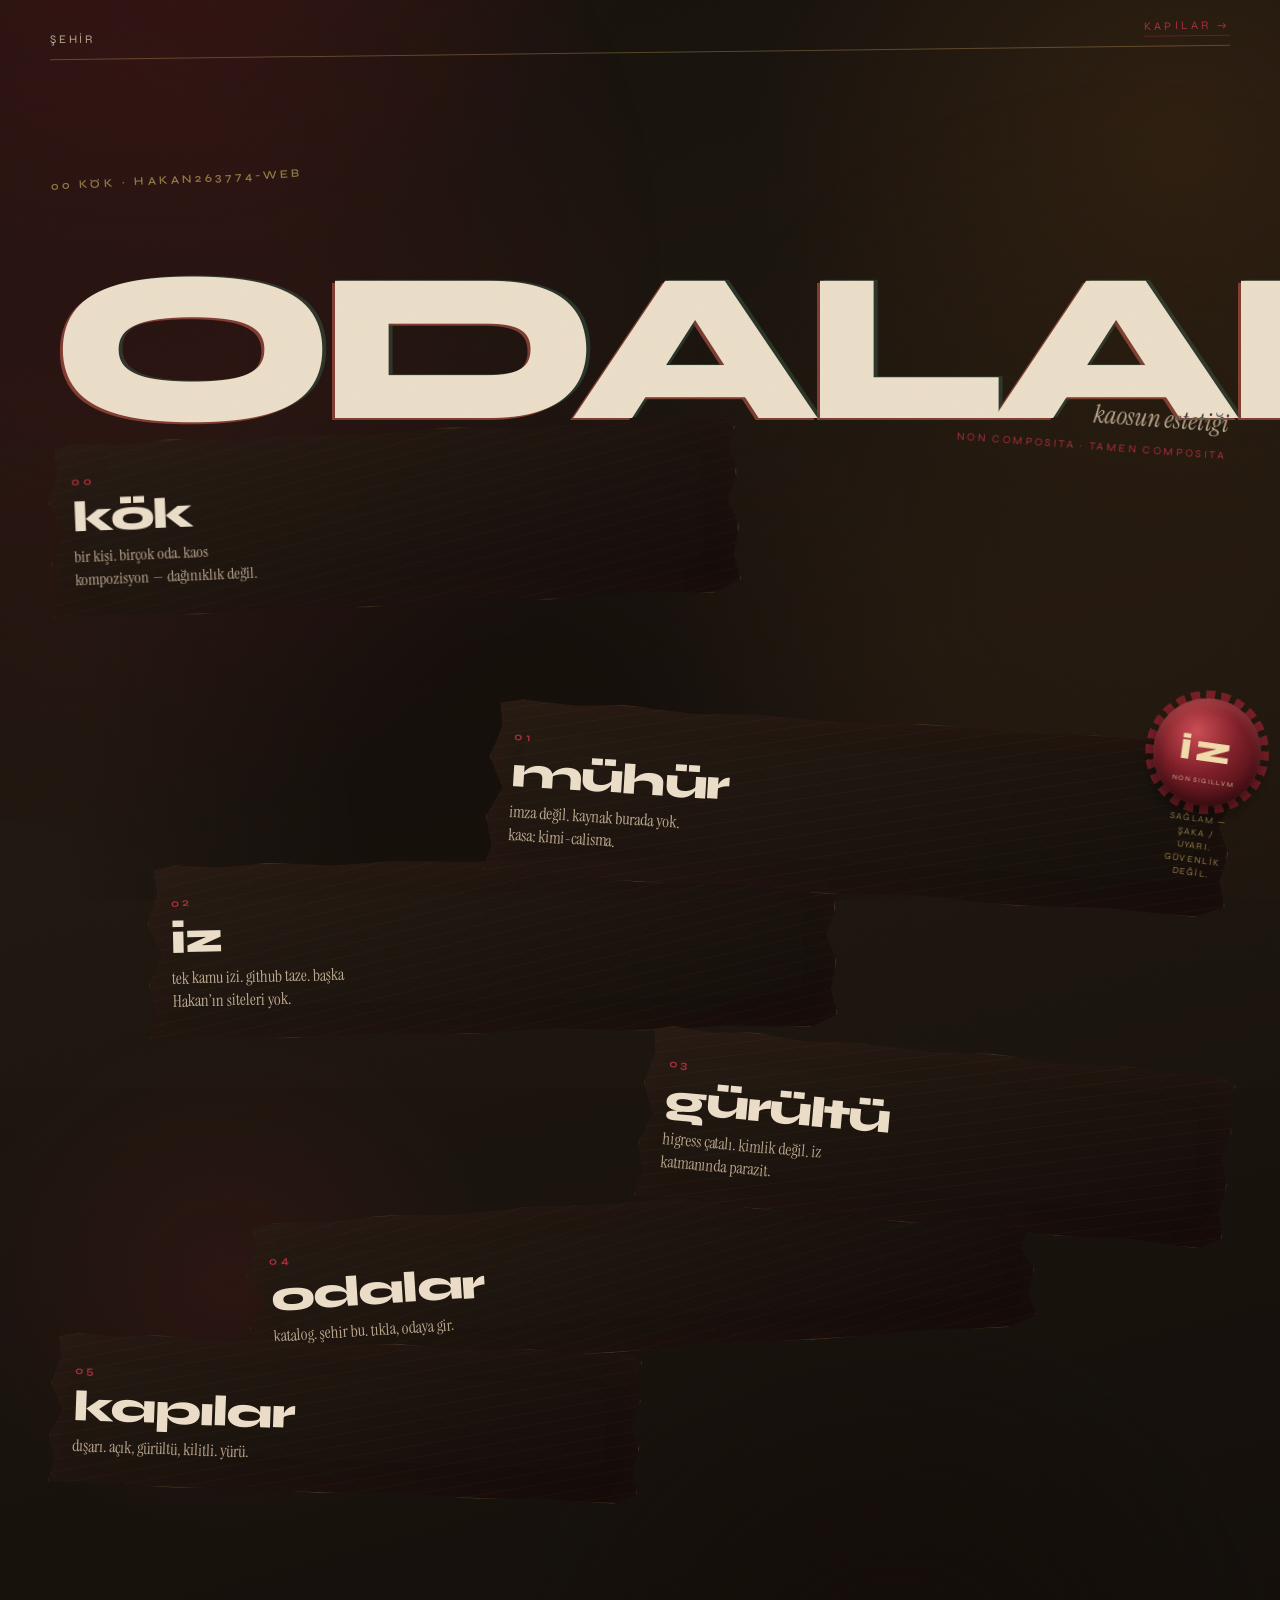
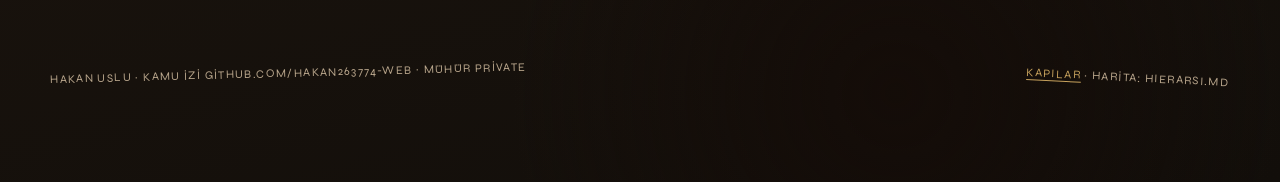
==== docs/index.html @ 33a50882 "Open outbound doors from the odalar city." ====
<!DOCTYPE html>
<html lang="tr">
<head>
  <meta charset="utf-8">
  <meta name="viewport" content="width=device-width, initial-scale=1">
  <title>odalar — kaosun estetiği</title>
  <meta name="description" content="Bir kişi, birkaç oda. Kamu izi: hakan263774-web. Mühür private. higress gürültü.">
  <link rel="preconnect" href="https://fonts.googleapis.com">
  <link rel="preconnect" href="https://fonts.gstatic.com" crossorigin>
  <link href="https://fonts.googleapis.com/css2?family=Instrument+Serif:ital@0;1&family=Syne:wght@400;600;700;800&display=swap" rel="stylesheet">
  <link rel="stylesheet" href="styles.css">
</head>
<body>
  <div class="grain" aria-hidden="true"></div>
  <div class="stains" aria-hidden="true"></div>

  <div class="wrap">
    <nav class="strip" aria-label="koridor">
      <span class="back">şehir</span>
      <a class="to-doors" href="kapilar.html">kapılar →</a>
    </nav>
    <header class="mast">
      <p class="kicker">00 kök · hakan263774-web</p>
      <h1 class="word misreg" data-text="ODALAR">ODALAR</h1>
      <p class="collide">kaosun estetiği<span class="frag" lang="la">non composita · tamen composita</span></p>
    </header>

    <nav class="city" id="katalog" aria-label="şehirdeki odalar">
      <a class="room r00" href="index.html">
        <span class="no">00</span>
        <h2>kök</h2>
        <p>bir kişi. birçok oda. kaos kompozisyon — dağınıklık değil.</p>
      </a>
      <a class="room r01" href="muhur.html">
        <span class="no">01</span>
        <h2>mühür</h2>
        <p>imza değil. kaynak burada yok. kasa: kimi-calisma.</p>
      </a>
      <a class="room r02" href="iz.html">
        <span class="no">02</span>
        <h2>iz</h2>
        <p>tek kamu izi. github taze. başka Hakan’ın siteleri yok.</p>
      </a>
      <a class="room r03" href="gurultu.html">
        <span class="no">03</span>
        <h2>gürültü</h2>
        <p>higress çatalı. kimlik değil. iz katmanında parazit.</p>
      </a>
      <a class="room r04" href="#katalog">
        <span class="no">04</span>
        <h2>odalar</h2>
        <p>katalog. şehir bu. tıkla, odaya gir.</p>
      </a>
      <a class="room r05" href="kapilar.html">
        <span class="no">05</span>
        <h2>kapılar</h2>
        <p>dışarı. açık, gürültü, kilitli. yürü.</p>
      </a>
    </nav>
  </div>

  <aside class="seal" aria-label="damga">
    <div class="wax">
      <span class="core">İZ</span>
      <span class="rim" lang="la">NON SIGILLVM</span>
    </div>
    <p class="joke">SAĞLAM — şaka / uyarı. güvenlik değil.</p>
  </aside>

  <footer class="colophon">
    <p>Hakan Uslu · kamu izi github.com/hakan263774-web · mühür private</p>
    <p class="off"><a href="kapilar.html">kapılar</a> · harita: HIERARSI.md</p>
  </footer>
  <script src="app.js"></script>
</body>
</html>
---- docs/styles.css ----
/* odalar — kaosun estetiği
   leke, öküz kanı, pirinç, is, kaymış baskı.
   şablon yok. */

:root {
  --soot: #090807;
  --paper: #16110c;
  --paper-2: #1f1710;
  --stain: #3a2216;
  --ox: #7a1e27;
  --ox-hot: #a32d38;
  --brass: #c6a15c;
  --brass-dim: #8c7340;
  --ivory: #eadcc6;
  --ivory-dim: #b9a68c;
  --mis-r: #c45a4a;
  --mis-c: #3f6d58;
  --rule: rgba(198, 161, 92, 0.35);
  --sans: "Syne", "Arial Narrow", sans-serif;
  --serif: "Instrument Serif", "Times New Roman", serif;
}

*, *::before, *::after { box-sizing: border-box; }
html, body { margin: 0; padding: 0; }
html { background: var(--soot); }

body {
  min-height: 100vh;
  color: var(--ivory);
  font-family: var(--serif);
  font-size: 1.15rem;
  line-height: 1.45;
  background:
    radial-gradient(ellipse 80% 50% at 12% -10%, rgba(122, 30, 39, 0.28), transparent 50%),
    radial-gradient(ellipse 60% 40% at 92% 8%, rgba(62, 40, 18, 0.55), transparent 55%),
    radial-gradient(ellipse 50% 35% at 70% 95%, rgba(20, 12, 8, 0.9), transparent 60%),
    radial-gradient(ellipse 30% 20% at 18% 72%, rgba(122, 30, 39, 0.18), transparent 70%),
    linear-gradient(165deg, var(--paper) 0%, var(--paper-2) 42%, #120e0a 100%);
  overflow-x: hidden;
}

/* scan-dust / grain */
.grain {
  pointer-events: none;
  position: fixed;
  inset: -20%;
  z-index: 80;
  opacity: 0.18;
  mix-blend-mode: overlay;
  background-image: url("data:image/svg+xml,%3Csvg xmlns='http://www.w3.org/2000/svg' width='180' height='180'%3E%3Cfilter id='n'%3E%3CfeTurbulence type='fractalNoise' baseFrequency='.85' numOctaves='4' stitchTiles='stitch'/%3E%3C/filter%3E%3Crect width='180' height='180' filter='url(%23n)' opacity='.9'/%3E%3C/svg%3E");
  animation: drift 48s linear infinite;
}
.stains {
  pointer-events: none;
  position: fixed;
  inset: 0;
  z-index: 0;
  background:
    radial-gradient(circle at 8% 30%, rgba(90, 22, 28, 0.22) 0 12%, transparent 42%),
    radial-gradient(circle at 88% 62%, rgba(40, 28, 14, 0.45) 0 10%, transparent 38%),
    radial-gradient(circle at 40% 88%, rgba(12, 8, 6, 0.5) 0 14%, transparent 40%);
}

@keyframes drift {
  from { transform: translate3d(0,0,0) rotate(0.01deg); }
  50% { transform: translate3d(-2%, 1.4%, 0) rotate(-0.4deg); }
  to { transform: translate3d(0,0,0) rotate(0.01deg); }
}

a {
  color: var(--brass);
  text-decoration-thickness: 1px;
  text-underline-offset: 0.22em;
}
a:hover { color: var(--ox-hot); }

.wrap {
  position: relative;
  z-index: 1;
  width: min(1180px, calc(100% - 2rem));
  margin: 0 auto;
  padding: 1.4rem 0 4.5rem;
}

/* masthead — one huge word colliding with captions */
.mast {
  position: relative;
  min-height: 42vh;
  padding: 1.2rem 0 0.5rem;
  display: grid;
  grid-template-columns: repeat(12, 1fr);
  align-items: end;
}
.kicker {
  grid-column: 1 / 6;
  grid-row: 1;
  margin: 0;
  font-family: var(--sans);
  font-weight: 600;
  font-size: 0.72rem;
  letter-spacing: 0.28em;
  text-transform: uppercase;
  color: var(--brass-dim);
  transform: rotate(-3deg);
  z-index: 5;
}
.word {
  grid-column: 1 / -1;
  grid-row: 2;
  margin: 0;
  font-family: var(--sans);
  font-weight: 800;
  font-size: clamp(4.6rem, 19vw, 13.4rem);
  line-height: 0.72;
  letter-spacing: -0.07em;
  text-transform: uppercase;
  color: var(--ivory);
  z-index: 2;
  position: relative;
}
.misreg { isolation: isolate; }
.misreg::before,
.misreg::after {
  content: attr(data-text);
  position: absolute;
  inset: 0;
  pointer-events: none;
}
.misreg::before {
  color: var(--mis-r);
  transform: translate(-3px, 2px);
  mix-blend-mode: screen;
  opacity: 0.55;
  z-index: -1;
}
.misreg::after {
  color: var(--mis-c);
  transform: translate(4px, -1px);
  mix-blend-mode: multiply;
  opacity: 0.35;
  z-index: -1;
}
.collide {
  grid-column: 7 / 13;
  grid-row: 2;
  margin: 0 0 0.4rem;
  font-size: clamp(1.05rem, 2.2vw, 1.55rem);
  font-style: italic;
  color: var(--ivory-dim);
  transform: rotate(4.2deg) translateY(38%);
  z-index: 6;
  text-align: right;
  mix-blend-mode: difference;
}
.collide .frag {
  display: block;
  margin-top: 0.35rem;
  font-family: var(--sans);
  font-style: normal;
  font-size: 0.68rem;
  letter-spacing: 0.22em;
  text-transform: uppercase;
  color: var(--ox-hot);
  mix-blend-mode: normal;
}

/* 12-col that rooms ignore */
.city {
  display: grid;
  grid-template-columns: repeat(12, 1fr);
  gap: 0;
  margin-top: -1.5rem;
  padding-bottom: 6rem;
  position: relative;
}
.room {
  position: relative;
  display: block;
  background: linear-gradient(160deg, rgba(38, 28, 20, 0.92), rgba(18, 12, 9, 0.96));
  color: inherit;
  text-decoration: none;
  padding: 1.35rem 1.4rem 1.6rem;
  border: 1px solid rgba(198, 161, 92, 0.22);
  box-shadow:
    0 18px 40px rgba(0, 0, 0, 0.45),
    inset 0 0 40px rgba(122, 30, 39, 0.08);
  clip-path: polygon(
    1% 3%, 4% 0.5%, 11% 2%, 18% 0%, 27% 2.4%, 36% 0.6%, 48% 2%, 59% 0%,
    70% 2.2%, 81% 0.4%, 91% 2%, 98% 0.8%, 100% 6%,
    99% 18%, 100% 32%, 98.5% 48%, 100% 63%, 99% 79%, 100% 93%,
    96% 100%, 84% 98%, 72% 100%, 59% 97.5%, 46% 100%, 33% 98%, 21% 100%, 9% 97.8%, 0% 99%,
    1% 84%, 0% 68%, 2% 51%, 0% 34%, 1.5% 16%
  );
  transition: transform 0.45s ease, filter 0.3s ease, color 0.2s;
  overflow: hidden;
}
.room::before {
  content: "";
  position: absolute;
  inset: 0;
  background:
    repeating-linear-gradient(-12deg, transparent 0 11px, rgba(198, 161, 92, 0.03) 11px 12px);
  pointer-events: none;
}
.room .no {
  font-family: var(--sans);
  font-weight: 700;
  font-size: 0.7rem;
  letter-spacing: 0.32em;
  color: var(--ox-hot);
}
.room h2 {
  margin: 0.35rem 0 0.5rem;
  font-family: var(--sans);
  font-weight: 800;
  font-size: clamp(1.8rem, 4vw, 2.7rem);
  line-height: 0.9;
  letter-spacing: -0.04em;
  text-transform: lowercase;
}
.room p {
  margin: 0;
  max-width: 28ch;
  color: var(--ivory-dim);
  font-size: 1.02rem;
}
.room:hover {
  color: var(--ivory);
  filter: contrast(1.08) saturate(1.1);
  z-index: 9 !important;
}
.room:hover h2 { text-shadow: 2px 0 var(--mis-r), -2px 0 var(--mis-c); }

.r00 { grid-column: 1 / 8;  z-index: 3; transform: rotate(-2.4deg); margin-top: 1.2rem; }
.r01 { grid-column: 6 / 13; z-index: 5; transform: rotate(3.6deg);  margin-top: 7.2rem; margin-left: -8%; }
.r02 { grid-column: 2 / 9;  z-index: 2; transform: rotate(-1.2deg); margin-top: -2.4rem; }
.r03 { grid-column: 7 / 13; z-index: 6; transform: rotate(5.1deg);  margin-top: 1rem; }
.r04 { grid-column: 3 / 11; z-index: 4; transform: rotate(-3.7deg); margin-top: -1.6rem; }
.r05 { grid-column: 1 / 7;  z-index: 7; transform: rotate(2.1deg);  margin-top: -0.6rem; }

.is { color: var(--brass); font-size: 0.85em; }


/* door strip — persistent walk to 05 */
.strip {
  display: flex;
  justify-content: space-between;
  align-items: baseline;
  gap: 1rem;
  margin: 0 0 0.2rem;
  padding: 0.15rem 0 0.55rem;
  border-bottom: 1px solid var(--rule);
  transform: rotate(-0.7deg);
  font-family: var(--sans);
}
.strip .to-doors {
  font-size: 0.72rem;
  letter-spacing: 0.28em;
  text-transform: uppercase;
  color: var(--ox-hot);
  text-decoration: none;
  border-bottom: 1px solid rgba(163, 45, 56, 0.45);
  padding-bottom: 0.08em;
}
.strip .to-doors:hover { color: var(--brass); }

/* hall of doors — brass/oxblood plates, not a list */
.hall {
  display: grid;
  grid-template-columns: repeat(12, 1fr);
  gap: 0;
  margin-top: -0.4rem;
  padding-bottom: 5.5rem;
  position: relative;
}
.hall-kicker {
  margin: 0;
  font-family: var(--sans);
  font-weight: 700;
  font-size: 0.68rem;
  letter-spacing: 0.34em;
  text-transform: uppercase;
  color: var(--brass-dim);
  z-index: 8;
  pointer-events: none;
}
.k-acik    { grid-column: 1 / 4;  transform: rotate(-8deg);  margin-top: 0.4rem; }
.k-gurultu { grid-column: 9 / 13; transform: rotate(11deg);  margin-top: 1.6rem; color: var(--mis-c); }
.k-kilit   { grid-column: 1 / 5;  transform: rotate(-6deg);  margin-top: 2.2rem; color: var(--ox-hot); }

.door {
  position: relative;
  display: block;
  color: inherit;
  text-decoration: none;
  padding: 1.55rem 1.35rem 1.75rem 1.7rem;
  background:
    linear-gradient(180deg, rgba(198, 161, 92, 0.22) 0 7px, transparent 7px),
    linear-gradient(155deg, rgba(90, 28, 32, 0.55) 0%, rgba(22, 14, 10, 0.96) 48%, #110c09 100%);
  border: 1px solid var(--brass-dim);
  box-shadow:
    0 18px 38px rgba(0, 0, 0, 0.52),
    inset 0 0 0 1px rgba(198, 161, 92, 0.16),
    inset 8px 0 0 rgba(198, 161, 92, 0.38),
    inset 0 0 48px rgba(122, 30, 39, 0.14);
  clip-path: polygon(
    3% 0%, 97% 1.4%, 100% 7%, 99% 48%, 100% 93%,
    96% 100%, 4% 98.6%, 0% 92%, 1.4% 50%, 0% 8%
  );
  overflow: hidden;
  transition: transform 0.45s ease, filter 0.3s ease, color 0.2s;
}
.door::before {
  content: "";
  position: absolute;
  inset: 0;
  pointer-events: none;
  background:
    radial-gradient(circle at 78% 18%, rgba(198, 161, 92, 0.14), transparent 36%),
    repeating-linear-gradient(-18deg, transparent 0 13px, rgba(198, 161, 92, 0.035) 13px 14px);
}
.door .no {
  font-family: var(--sans);
  font-weight: 700;
  font-size: 0.68rem;
  letter-spacing: 0.32em;
  color: var(--ox-hot);
}
.door .state {
  display: block;
  margin-top: 0.15rem;
  font-family: var(--sans);
  font-size: 0.58rem;
  letter-spacing: 0.26em;
  text-transform: uppercase;
  color: var(--brass-dim);
}
.door h2 {
  margin: 0.45rem 0 0.4rem;
  font-family: var(--sans);
  font-weight: 800;
  font-size: clamp(1.55rem, 3.6vw, 2.35rem);
  line-height: 0.88;
  letter-spacing: -0.04em;
  text-transform: lowercase;
}
.door p {
  margin: 0;
  max-width: 26ch;
  color: var(--ivory-dim);
  font-size: 0.98rem;
}
.door:hover {
  color: var(--ivory);
  filter: contrast(1.1) saturate(1.12);
  z-index: 9 !important;
}
.door:hover h2 { text-shadow: 2px 0 var(--mis-r), -2px 0 var(--mis-c); }

.door.lock {
  background:
    linear-gradient(180deg, rgba(122, 30, 39, 0.45) 0 7px, transparent 7px),
    linear-gradient(165deg, #2a1014 0%, #0e0908 62%, #080605 100%);
  border-color: var(--ox);
  box-shadow:
    0 18px 38px rgba(0, 0, 0, 0.6),
    inset 0 0 0 1px rgba(122, 30, 39, 0.4),
    inset 8px 0 0 rgba(74, 16, 22, 0.85),
    inset 0 0 56px rgba(0, 0, 0, 0.35);
  color: var(--ivory-dim);
}
.door.lock .bar {
  position: absolute;
  left: -8%;
  right: -8%;
  top: 46%;
  height: 11px;
  z-index: 5;
  pointer-events: none;
  background: linear-gradient(
    90deg,
    #2a1c0c 0%,
    var(--brass-dim) 12%,
    var(--brass) 38%,
    #e8d09a 50%,
    var(--brass) 62%,
    var(--brass-dim) 88%,
    #2a1c0c 100%
  );
  box-shadow:
    0 5px 0 #1a0e08,
    0 8px 14px rgba(0, 0, 0, 0.55),
    inset 0 1px 0 rgba(255, 230, 180, 0.35);
  transform: rotate(-1.8deg);
}
.door.lock .bar::before,
.door.lock .bar::after {
  content: "";
  position: absolute;
  top: -5px;
  width: 14px;
  height: 20px;
  background:
    radial-gradient(circle at 40% 35%, #eadcc6 0 18%, var(--brass) 19% 55%, var(--brass-dim) 70%);
  border-radius: 2px;
  box-shadow: 0 2px 0 #1a1008;
}
.door.lock .bar::before { left: 18%; }
.door.lock .bar::after  { right: 18%; }
.door.lock h2 { opacity: 0.82; }

.door.noise {
  background:
    repeating-linear-gradient(
      0deg,
      transparent 0 2px,
      rgba(0, 0, 0, 0.22) 2px 3px
    ),
    repeating-linear-gradient(
      92deg,
      transparent 0 15px,
      rgba(63, 109, 88, 0.08) 15px 16px
    ),
    linear-gradient(148deg, rgba(63, 109, 88, 0.32) 0%, rgba(122, 30, 39, 0.5) 38%, #100c09 100%);
  border-color: var(--mis-c);
  box-shadow:
    0 18px 38px rgba(0, 0, 0, 0.5),
    inset 8px 0 0 rgba(196, 90, 74, 0.45),
    inset -6px 0 0 rgba(63, 109, 88, 0.35);
  filter: contrast(1.15) saturate(1.2);
}
.door.noise::after {
  content: "";
  position: absolute;
  inset: 8% -4% 12% auto;
  width: 38%;
  background: repeating-linear-gradient(
    180deg,
    rgba(196, 90, 74, 0.18) 0 3px,
    transparent 3px 7px
  );
  mix-blend-mode: screen;
  pointer-events: none;
  transform: skewY(-8deg);
  opacity: 0.7;
}
.door.noise h2 {
  text-shadow: 3px 0 var(--mis-r), -3px 0 var(--mis-c);
  letter-spacing: -0.08em;
}
.door.noise .state { color: var(--mis-c); }

.d1 { grid-column: 1 / 7;  z-index: 3; transform: rotate(-3.2deg); margin-top: 0.8rem; }
.d2 { grid-column: 6 / 13; z-index: 5; transform: rotate(4.1deg);  margin-top: 4.6rem; margin-left: -6%; }
.d3 { grid-column: 2 / 8;  z-index: 2; transform: rotate(-1.6deg); margin-top: -1.8rem; }
.d4 { grid-column: 7 / 13; z-index: 4; transform: rotate(2.8deg);  margin-top: 0.4rem; }
.d5 { grid-column: 1 / 8;  z-index: 3; transform: rotate(-4.4deg); margin-top: -0.6rem; }
.d6 { grid-column: 5 / 13; z-index: 6; transform: rotate(-4.8deg) skewX(-2deg); margin-top: 0.2rem; }
.d7 { grid-column: 3 / 11; z-index: 7; transform: rotate(3.3deg);  margin-top: 1.4rem; }

/* inner pages */
.page .mast { min-height: 28vh; }
.page .word { font-size: clamp(3.4rem, 14vw, 9.5rem); }
.sheet {
  display: grid;
  grid-template-columns: repeat(12, 1fr);
  margin-top: 1rem;
}
.sheet .body {
  grid-column: 2 / 9;
  transform: rotate(-1.1deg);
  font-size: 1.28rem;
  max-width: 42ch;
}
.sheet .body p { margin: 0 0 1.1rem; }
.sheet .aside {
  grid-column: 9 / 13;
  transform: rotate(3.4deg);
  margin-top: 2.8rem;
  font-family: var(--sans);
  font-size: 0.78rem;
  letter-spacing: 0.08em;
  color: var(--brass-dim);
  text-transform: uppercase;
}
.sheet ul { margin: 0; padding: 0; list-style: none; }
.sheet li { margin: 0.4rem 0; border-top: 1px solid var(--rule); padding-top: 0.4rem; }

.back {
  font-family: var(--sans);
  font-size: 0.72rem;
  letter-spacing: 0.24em;
  text-transform: uppercase;
  color: var(--ivory-dim);
}

/* wax seal — joke, not a security claim */
.seal {
  position: fixed;
  right: 1.2rem;
  bottom: 1.2rem;
  z-index: 20;
  width: 118px;
  text-align: center;
  transform: rotate(8deg);
  animation: seal-wobble 11s ease-in-out infinite;
}
@keyframes seal-wobble {
  0%, 100% { transform: rotate(8deg) translateY(0); }
  50% { transform: rotate(11deg) translateY(-4px); }
}
.wax {
  width: 108px;
  height: 108px;
  margin: 0 auto;
  position: relative;
  display: grid;
  place-items: center;
  color: #f0d9a8;
  background:
    radial-gradient(circle at 38% 32%, #c94a52 0%, #7a1e27 42%, #4a1016 78%, #2a080c 100%);
  border-radius: 50%;
  box-shadow:
    0 10px 18px rgba(0,0,0,0.5),
    inset 0 -8px 16px rgba(0,0,0,0.35),
    inset 0 6px 10px rgba(255,180,160,0.18);
}
.wax::before {
  content: "";
  position: absolute;
  inset: -8px;
  background:
    repeating-conic-gradient(
      from 6deg,
      #7a1e27 0deg 9deg,
      transparent 9deg 15deg
    );
  border-radius: 50%;
  z-index: -1;
  -webkit-mask: radial-gradient(circle, transparent 58%, #000 59%);
          mask: radial-gradient(circle, transparent 58%, #000 59%);
  opacity: 0.95;
}
.wax .core {
  font-family: var(--sans);
  font-weight: 800;
  font-size: 1.85rem;
  letter-spacing: 0.12em;
  line-height: 1;
}
.wax .rim {
  position: absolute;
  width: 100%;
  bottom: 18%;
  font-family: var(--sans);
  font-size: 0.42rem;
  letter-spacing: 0.18em;
  opacity: 0.75;
}
.joke {
  margin: 0.45rem 0 0;
  font-family: var(--sans);
  font-size: 0.58rem;
  letter-spacing: 0.14em;
  text-transform: uppercase;
  color: var(--brass-dim);
  max-width: 14ch;
  margin-left: auto;
  margin-right: auto;
}

.colophon {
  position: relative;
  z-index: 2;
  width: min(1180px, calc(100% - 2rem));
  margin: 0 auto;
  padding: 0 0 6.5rem;
  display: grid;
  grid-template-columns: repeat(12, 1fr);
  font-family: var(--sans);
  font-size: 0.72rem;
  letter-spacing: 0.12em;
  text-transform: uppercase;
  color: var(--ivory-dim);
}
.colophon p { grid-column: 1 / 8; margin: 0; transform: rotate(-1.5deg); }
.colophon .off { grid-column: 8 / 13; text-align: right; transform: rotate(2.8deg); }

.glitch {
  animation: glitch 0.28s steps(2, end);
}
@keyframes glitch {
  0% { transform: translate(0) skew(0); }
  20% { transform: translate(-3px, 1px) skew(-1deg); }
  40% { transform: translate(3px, -1px) skew(1.4deg); }
  60% { transform: translate(-1px, 0) skew(0); }
  100% { transform: translate(0); }
}

@media (max-width: 820px) {
  .wrap { width: calc(100% - 1.2rem); }
  .mast { min-height: 32vh; }
  .kicker { grid-column: 1 / -1; }
  .collide {
    grid-column: 4 / -1;
    transform: rotate(3deg) translateY(55%);
    font-size: 1rem;
  }
  .city { margin-top: 1rem; padding-bottom: 7rem; }
  .r00, .r01, .r02, .r03, .r04, .r05 {
    grid-column: 1 / -1;
    margin: 0.4rem 0;
    transform: rotate(-1.4deg);
  }
  .r01 { transform: rotate(2.2deg); margin-left: 6%; width: 94%; }
  .r03 { transform: rotate(3deg); margin-left: 8%; width: 92%; }
  .r04 { transform: rotate(-2deg); }
  .r05 { transform: rotate(1.6deg); margin-left: 4%; width: 96%; }
  .k-acik, .k-gurultu, .k-kilit { grid-column: 1 / -1; margin: 0.8rem 0 0.2rem; transform: none; }
  .d1, .d2, .d3, .d4, .d5, .d6, .d7 {
    grid-column: 1 / -1;
    margin: 0.45rem 0;
    margin-left: 0;
  }
  .d1 { transform: rotate(-1.8deg); }
  .d2 { transform: rotate(2.1deg); margin-left: 7%; width: 93%; }
  .d3 { transform: rotate(-1.1deg); }
  .d4 { transform: rotate(2.6deg); margin-left: 5%; width: 95%; }
  .d5 { transform: rotate(-2.4deg); }
  .d6 { transform: rotate(-3.2deg) skewX(-1deg); margin-left: 8%; width: 92%; }
  .d7 { transform: rotate(1.8deg); }
  .sheet .body, .sheet .aside { grid-column: 1 / -1; transform: none; }
  .sheet .aside { margin-top: 1.4rem; }
  .seal { right: 0.5rem; bottom: 0.5rem; transform: scale(0.86) rotate(8deg); }
  .colophon { padding-bottom: 7.5rem; }
  .colophon p, .colophon .off { grid-column: 1 / -1; text-align: left; }
}

@media (prefers-reduced-motion: reduce) {
  .grain, .seal { animation: none; }
  .room, .door { transition: none; }
}
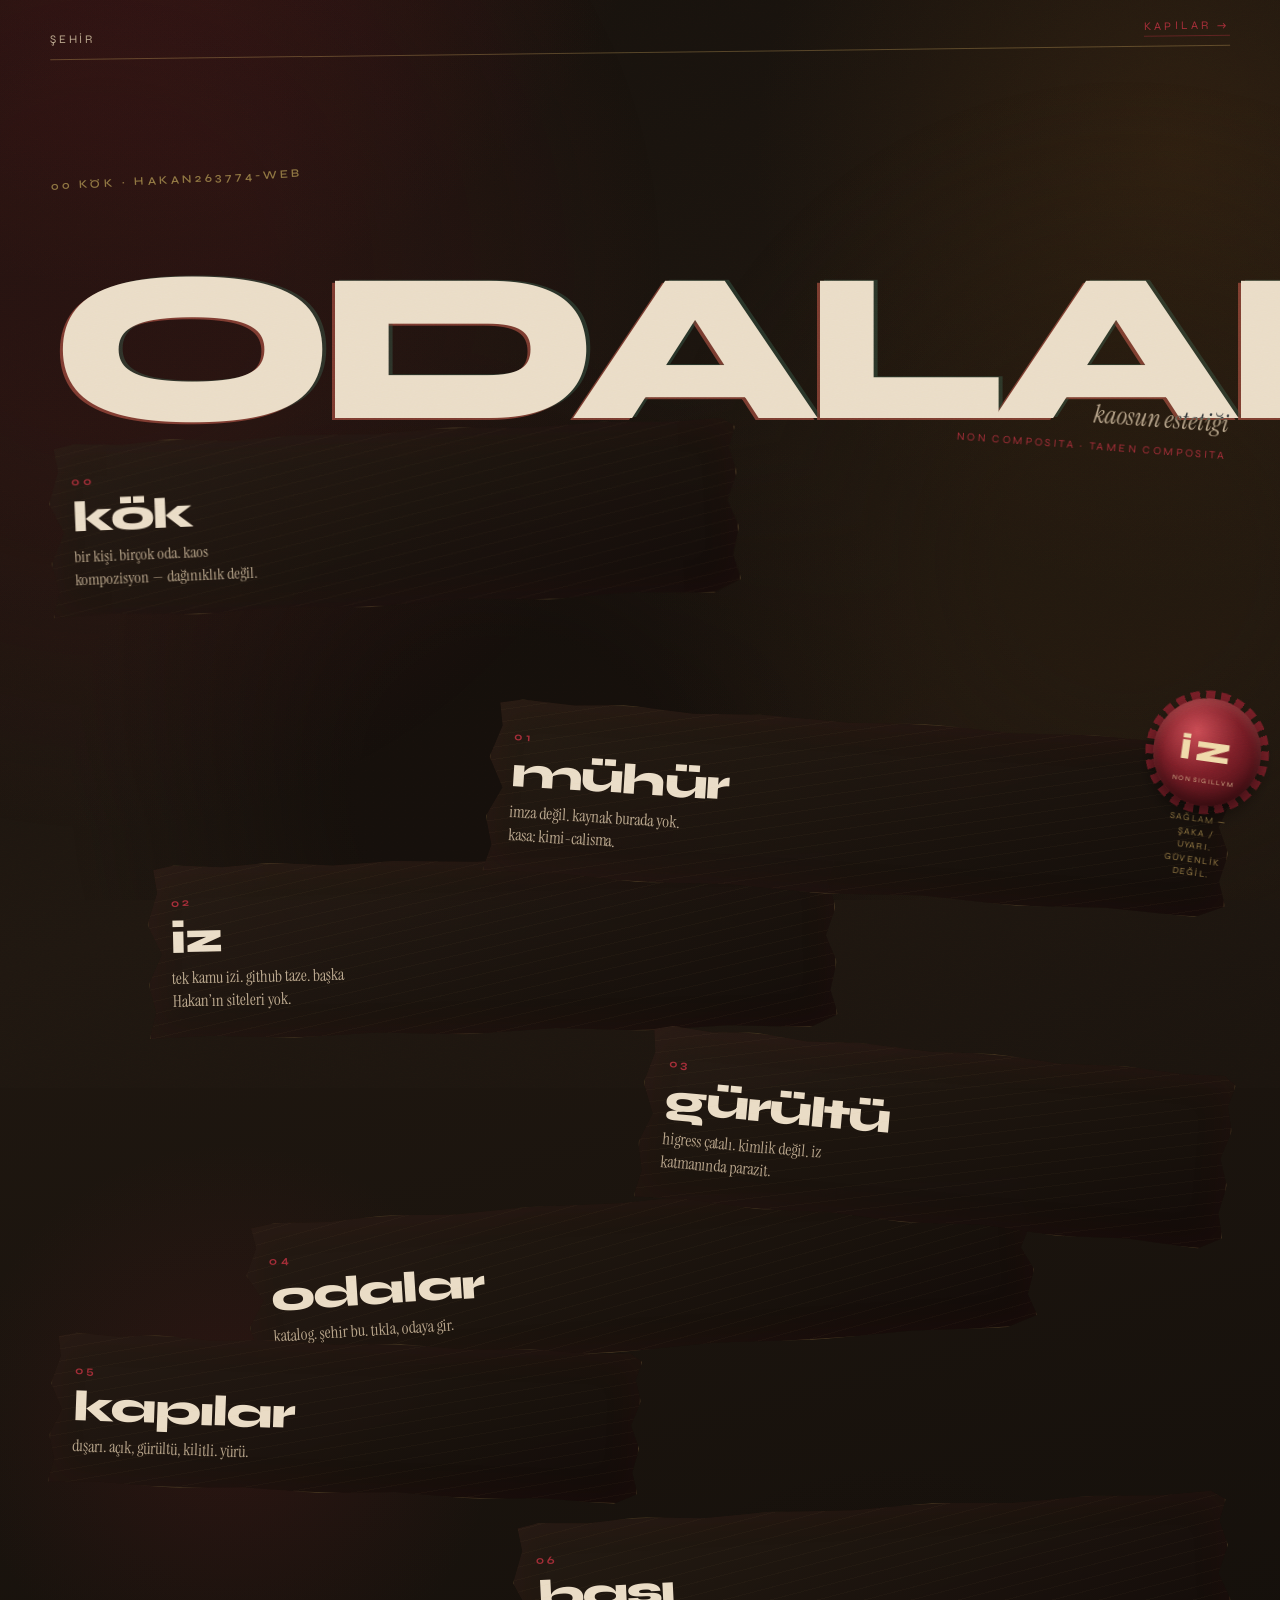
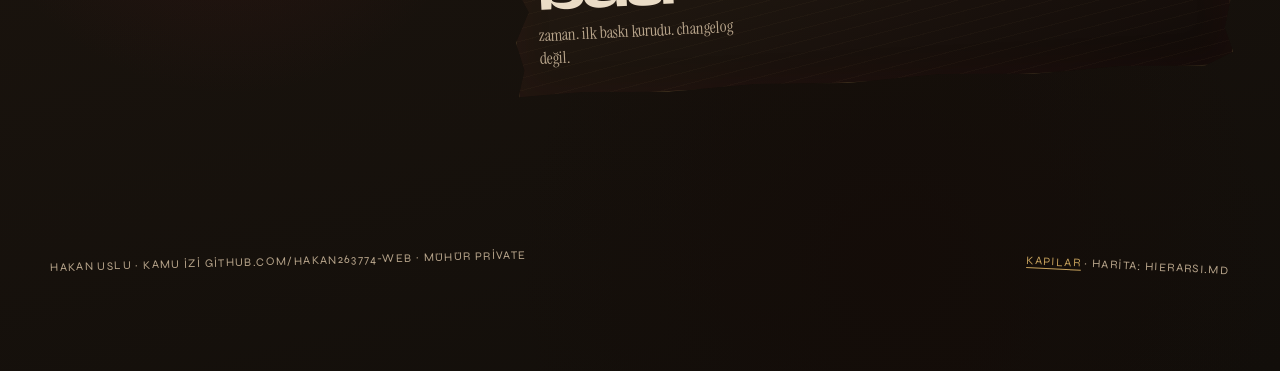
==== commit 552ddb7d: "Bereket: bası odası, jupyter gürültü, kapılar 08–09." ====
--- a/docs/index.html
+++ b/docs/index.html
@@ -56,6 +56,11 @@
         <h2>kapılar</h2>
         <p>dışarı. açık, gürültü, kilitli. yürü.</p>
       </a>
+      <a class="room r06" href="basi.html">
+        <span class="no">06</span>
+        <h2>bası</h2>
+        <p>zaman. ilk baskı kurudu. changelog değil.</p>
+      </a>
     </nav>
   </div>
 
--- a/docs/styles.css
+++ b/docs/styles.css
@@ -237,6 +237,7 @@
 .r03 { grid-column: 7 / 13; z-index: 6; transform: rotate(5.1deg);  margin-top: 1rem; }
 .r04 { grid-column: 3 / 11; z-index: 4; transform: rotate(-3.7deg); margin-top: -1.6rem; }
 .r05 { grid-column: 1 / 7;  z-index: 7; transform: rotate(2.1deg);  margin-top: -0.6rem; }
+.r06 { grid-column: 6 / 13; z-index: 8; transform: rotate(-2.8deg); margin-top: 0.8rem; margin-left: -4%; }
 
 .is { color: var(--brass); font-size: 0.85em; }
 
@@ -457,6 +458,8 @@
 .d5 { grid-column: 1 / 8;  z-index: 3; transform: rotate(-4.4deg); margin-top: -0.6rem; }
 .d6 { grid-column: 5 / 13; z-index: 6; transform: rotate(-4.8deg) skewX(-2deg); margin-top: 0.2rem; }
 .d7 { grid-column: 3 / 11; z-index: 7; transform: rotate(3.3deg);  margin-top: 1.4rem; }
+.d8 { grid-column: 7 / 13; z-index: 5; transform: rotate(2.4deg);  margin-top: -0.8rem; }
+.d9 { grid-column: 1 / 8;  z-index: 6; transform: rotate(-5.2deg) skewX(-1deg); margin-top: 0.6rem; }
 
 /* inner pages */
 .page .mast { min-height: 28vh; }
@@ -607,7 +610,7 @@
     font-size: 1rem;
   }
   .city { margin-top: 1rem; padding-bottom: 7rem; }
-  .r00, .r01, .r02, .r03, .r04, .r05 {
+  .r00, .r01, .r02, .r03, .r04, .r05, .r06 {
     grid-column: 1 / -1;
     margin: 0.4rem 0;
     transform: rotate(-1.4deg);
@@ -616,8 +619,9 @@
   .r03 { transform: rotate(3deg); margin-left: 8%; width: 92%; }
   .r04 { transform: rotate(-2deg); }
   .r05 { transform: rotate(1.6deg); margin-left: 4%; width: 96%; }
+  .r06 { transform: rotate(-2.1deg); margin-left: 7%; width: 93%; }
   .k-acik, .k-gurultu, .k-kilit { grid-column: 1 / -1; margin: 0.8rem 0 0.2rem; transform: none; }
-  .d1, .d2, .d3, .d4, .d5, .d6, .d7 {
+  .d1, .d2, .d3, .d4, .d5, .d6, .d7, .d8, .d9 {
     grid-column: 1 / -1;
     margin: 0.45rem 0;
     margin-left: 0;
@@ -629,6 +633,8 @@
   .d5 { transform: rotate(-2.4deg); }
   .d6 { transform: rotate(-3.2deg) skewX(-1deg); margin-left: 8%; width: 92%; }
   .d7 { transform: rotate(1.8deg); }
+  .d8 { transform: rotate(2.2deg); margin-left: 6%; width: 94%; }
+  .d9 { transform: rotate(-2.8deg) skewX(-1deg); margin-left: 9%; width: 91%; }
   .sheet .body, .sheet .aside { grid-column: 1 / -1; transform: none; }
   .sheet .aside { margin-top: 1.4rem; }
   .seal { right: 0.5rem; bottom: 0.5rem; transform: scale(0.86) rotate(8deg); }
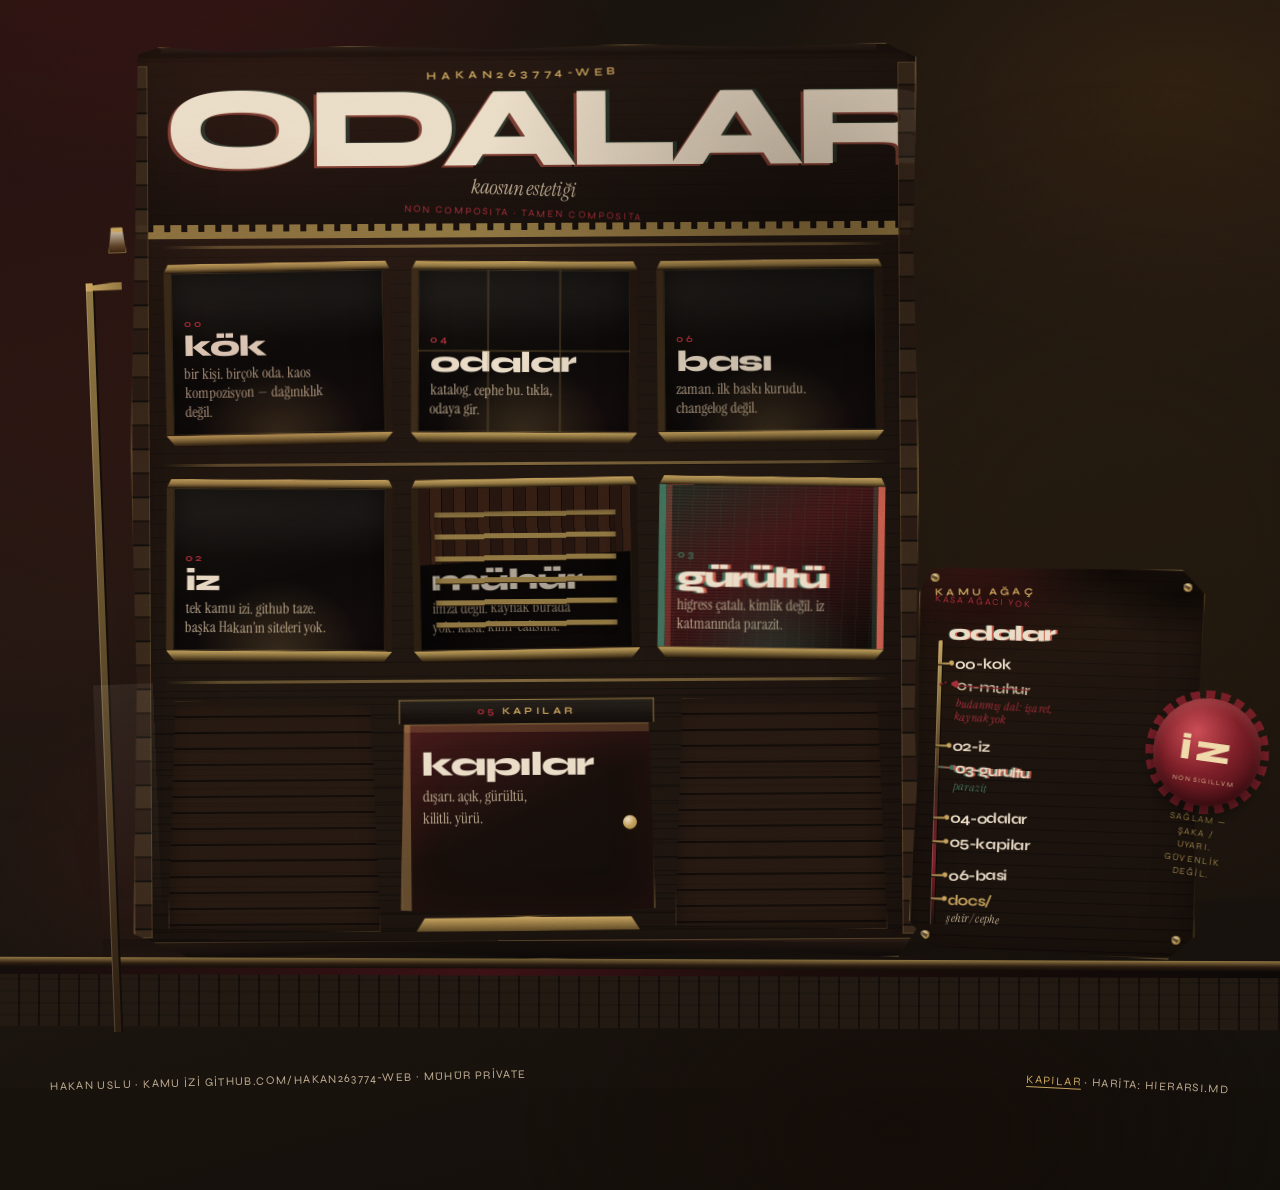
==== commit 1d3760b7: "Raise the street facade and show the public tree." ====
--- a/docs/index.html
+++ b/docs/index.html
@@ -3,65 +3,178 @@
 <head>
   <meta charset="utf-8">
   <meta name="viewport" content="width=device-width, initial-scale=1">
-  <title>odalar — kaosun estetiği</title>
-  <meta name="description" content="Bir kişi, birkaç oda. Kamu izi: hakan263774-web. Mühür private. higress gürültü.">
+  <title>odalar — cephe</title>
+  <meta name="description" content="Bir kişi, birkaç oda. Cephe odalardan. Kamu izi: hakan263774-web. Mühür private. higress gürültü.">
   <link rel="preconnect" href="https://fonts.googleapis.com">
   <link rel="preconnect" href="https://fonts.gstatic.com" crossorigin>
   <link href="https://fonts.googleapis.com/css2?family=Instrument+Serif:ital@0;1&family=Syne:wght@400;600;700;800&display=swap" rel="stylesheet">
   <link rel="stylesheet" href="styles.css">
 </head>
-<body>
+<body class="cephe">
   <div class="grain" aria-hidden="true"></div>
   <div class="stains" aria-hidden="true"></div>
 
-  <div class="wrap">
-    <nav class="strip" aria-label="koridor">
-      <span class="back">şehir</span>
-      <a class="to-doors" href="kapilar.html">kapılar →</a>
-    </nav>
-    <header class="mast">
-      <p class="kicker">00 kök · hakan263774-web</p>
-      <h1 class="word misreg" data-text="ODALAR">ODALAR</h1>
-      <p class="collide">kaosun estetiği<span class="frag" lang="la">non composita · tamen composita</span></p>
-    </header>
+  <div class="street-scene">
+    <span class="lamp" aria-hidden="true">
+      <span class="post"></span>
+      <span class="arm"></span>
+      <span class="lantern"></span>
+      <span class="pool"></span>
+    </span>
 
-    <nav class="city" id="katalog" aria-label="şehirdeki odalar">
-      <a class="room r00" href="index.html">
-        <span class="no">00</span>
-        <h2>kök</h2>
-        <p>bir kişi. birçok oda. kaos kompozisyon — dağınıklık değil.</p>
-      </a>
-      <a class="room r01" href="muhur.html">
-        <span class="no">01</span>
-        <h2>mühür</h2>
-        <p>imza değil. kaynak burada yok. kasa: kimi-calisma.</p>
-      </a>
-      <a class="room r02" href="iz.html">
-        <span class="no">02</span>
-        <h2>iz</h2>
-        <p>tek kamu izi. github taze. başka Hakan’ın siteleri yok.</p>
-      </a>
-      <a class="room r03" href="gurultu.html">
-        <span class="no">03</span>
-        <h2>gürültü</h2>
-        <p>higress çatalı. kimlik değil. iz katmanında parazit.</p>
-      </a>
-      <a class="room r04" href="#katalog">
-        <span class="no">04</span>
-        <h2>odalar</h2>
-        <p>katalog. şehir bu. tıkla, odaya gir.</p>
-      </a>
-      <a class="room r05" href="kapilar.html">
-        <span class="no">05</span>
-        <h2>kapılar</h2>
-        <p>dışarı. açık, gürültü, kilitli. yürü.</p>
-      </a>
-      <a class="room r06" href="basi.html">
-        <span class="no">06</span>
-        <h2>bası</h2>
-        <p>zaman. ilk baskı kurudu. changelog değil.</p>
-      </a>
-    </nav>
+    <article class="facade" id="cephe" aria-label="sokak cephesi">
+      <span class="parapet" aria-hidden="true"></span>
+      <span class="quoin q-l" aria-hidden="true"></span>
+      <span class="quoin q-r" aria-hidden="true"></span>
+
+      <header class="cornice">
+        <p class="sign">hakan263774-web</p>
+        <h1 class="word misreg" data-text="ODALAR">ODALAR</h1>
+        <p class="motto">kaosun estetiği<span class="frag" lang="la">non composita · tamen composita</span></p>
+      </header>
+
+      <section class="storey storey-upper" aria-label="üst kat">
+        <a class="win w00" href="index.html">
+          <span class="lintel" aria-hidden="true"></span>
+          <span class="glass">
+            <span class="no">00</span>
+            <h2>kök</h2>
+            <p>bir kişi. birçok oda. kaos kompozisyon — dağınıklık değil.</p>
+          </span>
+          <span class="sill" aria-hidden="true"></span>
+        </a>
+        <a class="win w04 muntin" href="#cephe">
+          <span class="lintel" aria-hidden="true"></span>
+          <span class="glass">
+            <span class="no">04</span>
+            <h2>odalar</h2>
+            <p>katalog. cephe bu. tıkla, odaya gir.</p>
+          </span>
+          <span class="sill" aria-hidden="true"></span>
+        </a>
+        <a class="win w06" href="basi.html">
+          <span class="lintel" aria-hidden="true"></span>
+          <span class="glass">
+            <span class="no">06</span>
+            <h2>bası</h2>
+            <p>zaman. ilk baskı kurudu. changelog değil.</p>
+          </span>
+          <span class="sill" aria-hidden="true"></span>
+        </a>
+      </section>
+
+      <section class="storey storey-mid" aria-label="orta kat">
+        <a class="win w02" href="iz.html">
+          <span class="lintel" aria-hidden="true"></span>
+          <span class="glass">
+            <span class="no">02</span>
+            <h2>iz</h2>
+            <p>tek kamu izi. github taze. başka Hakan’ın siteleri yok.</p>
+          </span>
+          <span class="sill" aria-hidden="true"></span>
+        </a>
+        <a class="win w01 barred" href="muhur.html">
+          <span class="lintel" aria-hidden="true"></span>
+          <span class="shutter" aria-hidden="true"></span>
+          <span class="bars" aria-hidden="true"></span>
+          <span class="glass">
+            <span class="no">01</span>
+            <h2>mühür</h2>
+            <p>imza değil. kaynak burada yok. kasa: kimi-calisma.</p>
+          </span>
+          <span class="sill" aria-hidden="true"></span>
+        </a>
+        <a class="win w03 glitched" href="gurultu.html">
+          <span class="lintel" aria-hidden="true"></span>
+          <span class="glass">
+            <span class="no">03</span>
+            <h2>gürültü</h2>
+            <p>higress çatalı. kimlik değil. iz katmanında parazit.</p>
+          </span>
+          <span class="sill" aria-hidden="true"></span>
+        </a>
+      </section>
+
+      <section class="storey storey-ground" aria-label="zemin kat">
+        <span class="blind" aria-hidden="true"></span>
+        <a class="portal w05" href="kapilar.html">
+          <span class="transom"><span class="no">05</span> kapılar</span>
+          <span class="leaf">
+            <span class="knob" aria-hidden="true"></span>
+            <h2>kapılar</h2>
+            <p>dışarı. açık, gürültü, kilitli. yürü.</p>
+          </span>
+          <span class="step" aria-hidden="true"></span>
+        </a>
+        <span class="blind" aria-hidden="true"></span>
+      </section>
+
+      <div class="plinth" aria-hidden="true"></div>
+    </article>
+
+    <aside class="agac" id="agac" aria-label="kamu odaları ağacı">
+      <span class="canopy" aria-hidden="true"></span>
+      <span class="screw s1" aria-hidden="true"></span>
+      <span class="screw s2" aria-hidden="true"></span>
+      <span class="screw s3" aria-hidden="true"></span>
+      <span class="screw s4" aria-hidden="true"></span>
+      <p class="agac-kicker">kamu ağaç</p>
+      <p class="agac-note">kasa ağacı yok</p>
+      <nav class="carve" aria-label="odalar hiyerarşisi">
+        <p class="root-name">odalar</p>
+        <ul class="limbs">
+          <li class="limb live l00">
+            <a href="index.html">
+              <span class="nm">00-kok</span>
+            </a>
+          </li>
+          <li class="limb pruned l01">
+            <a href="muhur.html">
+              <span class="nm">01-muhur</span>
+              <span class="scar">budanmış dal: işaret, kaynak yok</span>
+            </a>
+          </li>
+          <li class="limb live l02">
+            <a href="iz.html">
+              <span class="nm">02-iz</span>
+            </a>
+          </li>
+          <li class="limb parasite l03">
+            <a href="gurultu.html">
+              <span class="nm">03-gurultu</span>
+              <span class="scar">parazit</span>
+            </a>
+          </li>
+          <li class="limb live l04">
+            <a href="#cephe">
+              <span class="nm">04-odalar</span>
+            </a>
+          </li>
+          <li class="limb live l05">
+            <a href="kapilar.html">
+              <span class="nm">05-kapilar</span>
+            </a>
+          </li>
+          <li class="limb live l06">
+            <a href="basi.html">
+              <span class="nm">06-basi</span>
+            </a>
+          </li>
+          <li class="limb live last l-docs">
+            <a href="#cephe">
+              <span class="nm">docs/</span>
+              <span class="scar">şehir / cephe</span>
+            </a>
+          </li>
+        </ul>
+      </nav>
+    </aside>
+
+    <div class="pavement" aria-hidden="true">
+      <span class="curb"></span>
+      <span class="gutter"></span>
+      <span class="cobble"></span>
+    </div>
   </div>
 
   <aside class="seal" aria-label="damga">
--- a/docs/styles.css
+++ b/docs/styles.css
@@ -164,83 +164,789 @@
   mix-blend-mode: normal;
 }
 
-/* 12-col that rooms ignore */
-.city {
+/* cephe — stained-paper elevation. rooms are windows. */
+.street-scene {
+  position: relative;
+  z-index: 1;
+  width: min(1120px, calc(100% - 1.4rem));
+  margin: 0 auto;
+  padding: 2.8rem 0 0;
   display: grid;
-  grid-template-columns: repeat(12, 1fr);
-  gap: 0;
-  margin-top: -1.5rem;
-  padding-bottom: 6rem;
-  position: relative;
-}
-.room {
-  position: relative;
+  grid-template-columns: 42px minmax(0, 1fr) minmax(210px, 272px);
+  grid-template-areas:
+    "lamp facade agac"
+    "pave pave  pave";
+  align-items: end;
+  column-gap: 0.55rem;
+  row-gap: 0;
+}
+.lamp { grid-area: lamp; }
+.facade { grid-area: facade; }
+.agac { grid-area: agac; }
+.pavement { grid-area: pave; }
+
+.lamp {
+  position: relative;
+  align-self: stretch;
+  z-index: 4;
+  pointer-events: none;
+  transform: rotate(-2.2deg) translateY(8%);
+}
+.lamp .post {
+  position: absolute;
+  left: 14px;
+  bottom: 0;
+  top: 18%;
+  width: 7px;
+  background:
+    linear-gradient(180deg, var(--brass) 0 8px, var(--brass-dim) 8px, #2a1c10 100%);
+  box-shadow: 2px 0 0 #120c08, inset 1px 0 0 rgba(234, 220, 198, 0.2);
+}
+.lamp .arm {
+  position: absolute;
+  top: 18%;
+  left: 16px;
+  width: 34px;
+  height: 8px;
+  background: linear-gradient(90deg, var(--brass), var(--brass-dim));
+  clip-path: polygon(0 40%, 88% 0, 100% 0, 100% 100%, 0 100%);
+  box-shadow: 0 2px 0 #120c08;
+}
+.lamp .lantern {
+  position: absolute;
+  top: 12%;
+  left: 38px;
+  width: 18px;
+  height: 26px;
+  background:
+    linear-gradient(180deg, var(--brass) 0 4px, transparent 4px),
+    linear-gradient(180deg, rgba(234, 220, 198, 0.92), rgba(198, 161, 92, 0.35) 70%, #3a2210);
+  border: 1px solid var(--brass-dim);
+  clip-path: polygon(20% 0, 80% 0, 100% 100%, 0 100%);
+  box-shadow:
+    0 0 18px rgba(234, 220, 198, 0.35),
+    0 0 40px rgba(198, 161, 92, 0.18);
+}
+.lamp .pool {
+  position: absolute;
+  left: 6px;
+  right: -24px;
+  bottom: 0;
+  height: 38%;
+  background: linear-gradient(180deg, rgba(234, 220, 198, 0.07), transparent 70%);
+  mix-blend-mode: screen;
+}
+
+.facade {
+  position: relative;
+  isolation: isolate;
+  background:
+    repeating-linear-gradient(
+      180deg,
+      rgba(38, 26, 18, 0.55) 0 13px,
+      rgba(22, 16, 11, 0.35) 13px 14px
+    ),
+    radial-gradient(ellipse 70% 40% at 18% 8%, rgba(122, 30, 39, 0.28), transparent 55%),
+    radial-gradient(ellipse 50% 30% at 88% 70%, rgba(18, 10, 8, 0.7), transparent 60%),
+    linear-gradient(168deg, #2a1c14 0%, #1a120e 38%, #14100c 72%, #100c09 100%);
+  border: 1px solid rgba(198, 161, 92, 0.38);
+  box-shadow:
+    0 28px 60px rgba(0, 0, 0, 0.55),
+    inset 0 0 80px rgba(8, 4, 2, 0.45),
+    inset 0 0 0 10px rgba(26, 16, 12, 0.4);
+  clip-path: polygon(
+    1.2% 0.8%, 4% 0%, 12% 0.6%, 28% 0%, 47% 0.5%, 63% 0%, 81% 0.4%, 96% 0%, 100% 1.6%,
+    99.4% 22%, 100% 48%, 99.2% 74%, 100% 96%,
+    97% 100%, 78% 99.2%, 52% 100%, 31% 99%, 8% 100%, 0% 97%,
+    0.6% 70%, 0% 44%, 0.8% 18%
+  );
+  transform: rotate(-0.35deg);
+  overflow: hidden;
+}
+.facade::after {
+  content: "";
+  position: absolute;
+  inset: 0;
+  pointer-events: none;
+  z-index: 12;
+  background:
+    repeating-linear-gradient(-18deg, transparent 0 17px, rgba(198, 161, 92, 0.025) 17px 18px),
+    radial-gradient(circle at 12% 36%, rgba(122, 30, 39, 0.16), transparent 28%),
+    radial-gradient(circle at 86% 18%, rgba(40, 24, 12, 0.35), transparent 32%);
+  mix-blend-mode: multiply;
+}
+
+.parapet {
   display: block;
-  background: linear-gradient(160deg, rgba(38, 28, 20, 0.92), rgba(18, 12, 9, 0.96));
+  height: 14px;
+  margin: 0 5% 0 4%;
+  background:
+    linear-gradient(180deg, #3a2a1c 0%, #1e1410 100%);
+  box-shadow:
+    0 3px 0 var(--brass-dim),
+    inset 0 1px 0 rgba(234, 220, 198, 0.18);
+  transform: translateY(-8px);
+  clip-path: polygon(0 40%, 4% 0, 96% 0, 100% 40%, 100% 100%, 0 100%);
+}
+.quoin {
+  position: absolute;
+  top: 18px;
+  bottom: 22px;
+  width: 18px;
+  z-index: 6;
+  pointer-events: none;
+  background: repeating-linear-gradient(
+    180deg,
+    #3a2a1c 0 22px,
+    #1a120c 22px 24px,
+    #2a1c14 24px 46px,
+    #120e0a 46px 48px
+  );
+  box-shadow: inset 0 0 0 1px rgba(198, 161, 92, 0.22);
+  opacity: 0.92;
+}
+.q-l { left: 0; }
+.q-r { right: 0; }
+
+.cornice {
+  position: relative;
+  z-index: 4;
+  padding: 0.35rem 1.7rem 0.85rem;
+  margin: 0 0.4rem;
+  border-bottom: 7px solid transparent;
+  background:
+    linear-gradient(var(--brass-dim), var(--brass-dim)) left bottom / 100% 7px no-repeat,
+    repeating-linear-gradient(90deg, var(--brass-dim) 0 11px, transparent 11px 17px) left bottom / 100% 14px no-repeat,
+    linear-gradient(180deg, rgba(42, 28, 20, 0.2), rgba(12, 8, 6, 0.55));
+  text-align: center;
+}
+.cornice .sign {
+  margin: 0 0 0.15rem;
+  font-family: var(--sans);
+  font-weight: 700;
+  font-size: 0.68rem;
+  letter-spacing: 0.42em;
+  text-transform: uppercase;
+  color: var(--brass);
+  transform: rotate(-1.1deg);
+}
+.cephe .word {
+  font-size: clamp(3.1rem, 14vw, 7.2rem);
+  line-height: 0.76;
+  margin: 0;
+  text-align: center;
+}
+.cornice .motto {
+  margin: 0.15rem 0 0.2rem;
+  font-size: clamp(0.95rem, 2vw, 1.25rem);
+  font-style: italic;
+  color: var(--ivory-dim);
+  transform: rotate(2.4deg);
+}
+.cornice .motto .frag {
+  display: block;
+  margin-top: 0.2rem;
+  font-family: var(--sans);
+  font-style: normal;
+  font-size: 0.62rem;
+  letter-spacing: 0.22em;
+  text-transform: uppercase;
+  color: var(--ox-hot);
+}
+
+.storey {
+  position: relative;
+  z-index: 3;
+  display: grid;
+  grid-template-columns: 1fr 1fr 1fr;
+  gap: 1.15rem 1.25rem;
+  padding: 1.05rem 2.1rem 1.15rem;
+}
+.storey::before {
+  content: "";
+  position: absolute;
+  left: 4%;
+  right: 4%;
+  top: 0;
+  height: 3px;
+  background: linear-gradient(90deg, transparent, var(--brass-dim) 8%, var(--brass) 50%, var(--brass-dim) 92%, transparent);
+  opacity: 0.55;
+  pointer-events: none;
+}
+.storey-ground {
+  grid-template-columns: 1fr 1.2fr 1fr;
+  padding-top: 1.25rem;
+  padding-bottom: 0.35rem;
+  background:
+    repeating-linear-gradient(
+      180deg,
+      rgba(18, 10, 8, 0.0) 0 16px,
+      rgba(0, 0, 0, 0.22) 16px 18px
+    );
+}
+
+.win {
+  position: relative;
+  display: flex;
+  flex-direction: column;
   color: inherit;
   text-decoration: none;
-  padding: 1.35rem 1.4rem 1.6rem;
-  border: 1px solid rgba(198, 161, 92, 0.22);
+  min-height: 11.4rem;
+  transform: rotate(-0.4deg);
+  transition: transform 0.4s ease, filter 0.3s ease;
+}
+.w00 { transform: rotate(-0.8deg); }
+.w04 { transform: rotate(0.5deg); }
+.w06 { transform: rotate(-0.3deg); }
+.w02 { transform: rotate(0.6deg); }
+.w01 { transform: rotate(-0.7deg); }
+.w03 { transform: rotate(1.1deg); }
+.win .lintel {
+  display: block;
+  height: 9px;
+  background: linear-gradient(180deg, var(--brass) 0%, var(--brass-dim) 55%, #2a1c0c 100%);
+  box-shadow: 0 2px 0 #120c08;
+  clip-path: polygon(2% 0, 98% 0, 100% 100%, 0 100%);
+}
+.win .sill {
+  display: block;
+  height: 11px;
+  background: linear-gradient(180deg, #c6a15c 0%, #8c7340 40%, #2a1c0c 100%);
+  box-shadow: 0 4px 8px rgba(0, 0, 0, 0.4);
+  clip-path: polygon(0 0, 100% 0, 96% 100%, 4% 100%);
+}
+.win .glass {
+  position: relative;
+  flex: 1;
+  display: flex;
+  flex-direction: column;
+  justify-content: flex-end;
+  padding: 0.7rem 0.75rem 0.8rem;
+  overflow: hidden;
+  background:
+    linear-gradient(180deg, rgba(80, 90, 88, 0.12) 0 18%, transparent 42%),
+    linear-gradient(165deg, #1a1410 0%, #0c0908 55%, #140c0c 100%);
+  border-left: 7px solid #3a2a18;
+  border-right: 7px solid #241810;
   box-shadow:
-    0 18px 40px rgba(0, 0, 0, 0.45),
-    inset 0 0 40px rgba(122, 30, 39, 0.08);
-  clip-path: polygon(
-    1% 3%, 4% 0.5%, 11% 2%, 18% 0%, 27% 2.4%, 36% 0.6%, 48% 2%, 59% 0%,
-    70% 2.2%, 81% 0.4%, 91% 2%, 98% 0.8%, 100% 6%,
-    99% 18%, 100% 32%, 98.5% 48%, 100% 63%, 99% 79%, 100% 93%,
-    96% 100%, 84% 98%, 72% 100%, 59% 97.5%, 46% 100%, 33% 98%, 21% 100%, 9% 97.8%, 0% 99%,
-    1% 84%, 0% 68%, 2% 51%, 0% 34%, 1.5% 16%
-  );
-  transition: transform 0.45s ease, filter 0.3s ease, color 0.2s;
-  overflow: hidden;
-}
-.room::before {
+    inset 0 0 28px rgba(0, 0, 0, 0.55),
+    inset 0 0 0 1px rgba(198, 161, 92, 0.28);
+}
+.win .glass::before {
   content: "";
   position: absolute;
-  inset: 0;
-  background:
-    repeating-linear-gradient(-12deg, transparent 0 11px, rgba(198, 161, 92, 0.03) 11px 12px);
-  pointer-events: none;
-}
-.room .no {
+  left: 8%;
+  right: 8%;
+  bottom: 0;
+  height: 46%;
+  pointer-events: none;
+  background: radial-gradient(ellipse at 50% 110%, rgba(198, 161, 92, 0.22), transparent 68%);
+}
+.win .no {
   font-family: var(--sans);
   font-weight: 700;
-  font-size: 0.7rem;
+  font-size: 0.62rem;
   letter-spacing: 0.32em;
   color: var(--ox-hot);
 }
-.room h2 {
-  margin: 0.35rem 0 0.5rem;
+.win h2 {
+  margin: 0.2rem 0 0.28rem;
   font-family: var(--sans);
   font-weight: 800;
-  font-size: clamp(1.8rem, 4vw, 2.7rem);
+  font-size: clamp(1.35rem, 2.6vw, 1.85rem);
   line-height: 0.9;
   letter-spacing: -0.04em;
   text-transform: lowercase;
 }
-.room p {
+.win p {
   margin: 0;
-  max-width: 28ch;
   color: var(--ivory-dim);
-  font-size: 1.02rem;
-}
-.room:hover {
+  font-size: 0.92rem;
+  line-height: 1.3;
+  max-width: 22ch;
+}
+.win:hover,
+.win:focus-visible {
   color: var(--ivory);
-  filter: contrast(1.08) saturate(1.1);
-  z-index: 9 !important;
-}
-.room:hover h2 { text-shadow: 2px 0 var(--mis-r), -2px 0 var(--mis-c); }
-
-.r00 { grid-column: 1 / 8;  z-index: 3; transform: rotate(-2.4deg); margin-top: 1.2rem; }
-.r01 { grid-column: 6 / 13; z-index: 5; transform: rotate(3.6deg);  margin-top: 7.2rem; margin-left: -8%; }
-.r02 { grid-column: 2 / 9;  z-index: 2; transform: rotate(-1.2deg); margin-top: -2.4rem; }
-.r03 { grid-column: 7 / 13; z-index: 6; transform: rotate(5.1deg);  margin-top: 1rem; }
-.r04 { grid-column: 3 / 11; z-index: 4; transform: rotate(-3.7deg); margin-top: -1.6rem; }
-.r05 { grid-column: 1 / 7;  z-index: 7; transform: rotate(2.1deg);  margin-top: -0.6rem; }
-.r06 { grid-column: 6 / 13; z-index: 8; transform: rotate(-2.8deg); margin-top: 0.8rem; margin-left: -4%; }
+  filter: contrast(1.08) saturate(1.12);
+  z-index: 8;
+  outline: none;
+}
+.win:hover .glass,
+.win:focus-visible .glass {
+  background:
+    linear-gradient(180deg, rgba(198, 161, 92, 0.08) 0 16%, transparent 40%),
+    radial-gradient(ellipse 70% 60% at 50% 80%, rgba(163, 45, 56, 0.28), transparent 70%),
+    linear-gradient(165deg, #241818 0%, #140c0c 60%, #1a1010 100%);
+}
+.win:hover h2,
+.win:focus-visible h2 {
+  text-shadow: 2px 0 var(--mis-r), -2px 0 var(--mis-c);
+}
+
+.win.muntin .glass::after {
+  content: "";
+  position: absolute;
+  inset: 0;
+  pointer-events: none;
+  background:
+    linear-gradient(rgba(140, 115, 64, 0.55), rgba(140, 115, 64, 0.55)) center / 100% 2px no-repeat,
+    linear-gradient(rgba(140, 115, 64, 0.55), rgba(140, 115, 64, 0.55)) 33% / 2px 100% no-repeat,
+    linear-gradient(rgba(140, 115, 64, 0.55), rgba(140, 115, 64, 0.55)) 67% / 2px 100% no-repeat;
+  opacity: 0.55;
+}
+
+.win.barred .glass {
+  background:
+    linear-gradient(165deg, #120c0a 0%, #0a0706 70%, #140c0c 100%);
+  filter: brightness(0.72);
+}
+.win.barred .glass::before { opacity: 0.15; }
+.win.barred .shutter {
+  position: absolute;
+  inset: 9px 7px auto 7px;
+  height: 42%;
+  z-index: 4;
+  pointer-events: none;
+  background:
+    repeating-linear-gradient(
+      90deg,
+      #2a1810 0 11px,
+      #1a100c 11px 12px,
+      #3a2216 12px 23px,
+      #120c0a 23px 24px
+    );
+  box-shadow: 0 6px 10px rgba(0, 0, 0, 0.45);
+  opacity: 0.88;
+  clip-path: polygon(0 0, 100% 0, 100% 86%, 0 100%);
+}
+.win.barred .bars {
+  position: absolute;
+  inset: 18% 10% 14%;
+  z-index: 5;
+  pointer-events: none;
+  background: repeating-linear-gradient(
+    180deg,
+    var(--brass-dim) 0 5px,
+    #2a1c0c 5px 6px,
+    transparent 6px 22px
+  );
+  box-shadow: inset 0 0 8px rgba(0, 0, 0, 0.4);
+}
+.win.barred:hover .glass,
+.win.barred:focus-visible .glass {
+  filter: brightness(0.9);
+}
+
+.win.glitched {
+  animation: pane-flicker 5.4s steps(2, end) infinite;
+}
+.win.glitched .glass {
+  background:
+    repeating-linear-gradient(0deg, transparent 0 2px, rgba(0, 0, 0, 0.28) 2px 3px),
+    repeating-linear-gradient(92deg, transparent 0 13px, rgba(63, 109, 88, 0.12) 13px 14px),
+    linear-gradient(148deg, rgba(63, 109, 88, 0.28) 0%, rgba(122, 30, 39, 0.45) 42%, #100c09 100%);
+  border-left-color: var(--mis-c);
+  border-right-color: var(--mis-r);
+  box-shadow:
+    inset 6px 0 0 rgba(196, 90, 74, 0.35),
+    inset -5px 0 0 rgba(63, 109, 88, 0.3);
+}
+.win.glitched .glass::before {
+  background: radial-gradient(ellipse at 50% 110%, rgba(63, 109, 88, 0.32), transparent 68%);
+}
+.win.glitched h2 {
+  text-shadow: 3px 0 var(--mis-r), -3px 0 var(--mis-c);
+  letter-spacing: -0.08em;
+}
+.win.glitched .no { color: var(--mis-c); }
+
+@keyframes pane-flicker {
+  0%, 86%, 100% { filter: none; }
+  88% { filter: contrast(1.3) saturate(1.4) hue-rotate(-8deg); }
+  92% { filter: contrast(0.9) brightness(1.1); }
+}
+
+.blind {
+  min-height: 100%;
+  background:
+    repeating-linear-gradient(
+      180deg,
+      rgba(42, 28, 20, 0.7) 0 14px,
+      rgba(16, 10, 8, 0.85) 14px 16px
+    );
+  border: 1px solid rgba(198, 161, 92, 0.16);
+  box-shadow: inset 0 0 18px rgba(0, 0, 0, 0.35);
+  clip-path: polygon(4% 0, 96% 2%, 100% 100%, 0 98%);
+  opacity: 0.9;
+}
+
+.portal {
+  position: relative;
+  display: flex;
+  flex-direction: column;
+  color: inherit;
+  text-decoration: none;
+  min-height: 14.5rem;
+  transform: rotate(-0.2deg);
+  transition: filter 0.3s ease, transform 0.4s ease;
+}
+.portal .transom {
+  display: block;
+  padding: 0.28rem 0.4rem;
+  font-family: var(--sans);
+  font-weight: 700;
+  font-size: 0.62rem;
+  letter-spacing: 0.34em;
+  text-transform: uppercase;
+  text-align: center;
+  color: var(--brass);
+  background:
+    linear-gradient(180deg, rgba(80, 90, 88, 0.16), #120c0a);
+  border: 1px solid var(--brass-dim);
+  border-bottom: 0;
+}
+.portal .transom .no { color: var(--ox-hot); letter-spacing: 0.28em; }
+.portal .leaf {
+  position: relative;
+  flex: 1;
+  padding: 1.4rem 1rem 1.5rem 1.35rem;
+  background:
+    linear-gradient(180deg, rgba(198, 161, 92, 0.22) 0 8px, transparent 8px),
+    linear-gradient(155deg, rgba(90, 28, 32, 0.62) 0%, rgba(22, 14, 10, 0.96) 48%, #110c09 100%);
+  border: 1px solid var(--brass-dim);
+  box-shadow:
+    inset 0 0 0 1px rgba(198, 161, 92, 0.16),
+    inset 10px 0 0 rgba(198, 161, 92, 0.4),
+    inset 0 0 48px rgba(122, 30, 39, 0.16);
+  clip-path: polygon(2% 0, 98% 0, 100% 96%, 50% 100%, 0 96%);
+}
+.portal .knob {
+  position: absolute;
+  right: 1.05rem;
+  top: 48%;
+  width: 14px;
+  height: 14px;
+  border-radius: 50%;
+  background: radial-gradient(circle at 35% 30%, #eadcc6, var(--brass) 45%, var(--brass-dim));
+  box-shadow: 0 2px 0 #1a1008, 0 0 0 3px rgba(26, 16, 8, 0.5);
+}
+.portal h2 {
+  margin: 0.2rem 0 0.35rem;
+  font-family: var(--sans);
+  font-weight: 800;
+  font-size: clamp(1.5rem, 3vw, 2.1rem);
+  line-height: 0.88;
+  letter-spacing: -0.04em;
+  text-transform: lowercase;
+}
+.portal p {
+  margin: 0;
+  max-width: 18ch;
+  color: var(--ivory-dim);
+  font-size: 0.95rem;
+}
+.portal .step {
+  display: block;
+  height: 14px;
+  margin: 0 6%;
+  background: linear-gradient(180deg, #c6a15c, #5a4624);
+  clip-path: polygon(4% 0, 96% 0, 100% 100%, 0 100%);
+  box-shadow: 0 6px 10px rgba(0, 0, 0, 0.4);
+}
+.portal:hover,
+.portal:focus-visible {
+  color: var(--ivory);
+  filter: contrast(1.1) saturate(1.12);
+  outline: none;
+}
+.portal:hover h2,
+.portal:focus-visible h2 {
+  text-shadow: 2px 0 var(--mis-r), -2px 0 var(--mis-c);
+}
+
+.plinth {
+  height: 18px;
+  margin: 0.2rem 0 0;
+  background:
+    linear-gradient(180deg, #2a1c14 0%, #0e0a08 100%);
+  box-shadow: inset 0 1px 0 rgba(198, 161, 92, 0.25);
+}
+
+/* carved public tree — letterpress plaque, not a <pre> dump.
+   kasa / integrity / hash.go / tree.go do not live here. */
+.agac {
+  position: relative;
+  z-index: 5;
+  align-self: end;
+  margin: 0 0 0.15rem -0.85rem;
+  padding: 1.05rem 0.85rem 1.15rem 0.95rem;
+  color: var(--ivory);
+  background:
+    radial-gradient(ellipse 80% 40% at 20% 0%, rgba(122, 30, 39, 0.28), transparent 55%),
+    repeating-linear-gradient(180deg, rgba(42, 28, 18, 0.35) 0 11px, rgba(16, 10, 8, 0.2) 11px 12px),
+    linear-gradient(168deg, #24180f 0%, #140e0a 48%, #0e0a08 100%);
+  border: 1px solid rgba(198, 161, 92, 0.42);
+  box-shadow:
+    0 18px 36px rgba(0, 0, 0, 0.48),
+    inset 0 0 0 1px rgba(198, 161, 92, 0.12),
+    inset 0 0 40px rgba(8, 4, 2, 0.45);
+  clip-path: polygon(
+    4% 1.5%, 92% 0%, 100% 6%, 98.5% 48%, 100% 94%,
+    91% 100%, 8% 98.5%, 0% 92%, 1.6% 52%, 0% 8%
+  );
+  transform: rotate(1.8deg);
+  overflow: hidden;
+}
+.agac .canopy {
+  position: absolute;
+  left: -18%;
+  right: -22%;
+  top: -16%;
+  height: 38%;
+  pointer-events: none;
+  background:
+    radial-gradient(ellipse 42% 55% at 28% 62%, rgba(122, 30, 39, 0.55), transparent 70%),
+    radial-gradient(ellipse 36% 50% at 62% 48%, rgba(58, 34, 22, 0.7), transparent 68%),
+    radial-gradient(ellipse 30% 40% at 78% 70%, rgba(20, 12, 8, 0.65), transparent 70%);
+  mix-blend-mode: multiply;
+  transform: rotate(-8deg);
+}
+.agac .screw {
+  position: absolute;
+  width: 9px;
+  height: 9px;
+  border-radius: 50%;
+  background:
+    radial-gradient(circle at 35% 30%, #eadcc6, var(--brass) 40%, var(--brass-dim));
+  box-shadow: 0 1px 0 #1a1008, inset 0 0 0 1px rgba(26, 16, 8, 0.35);
+  z-index: 3;
+}
+.agac .screw::after {
+  content: "";
+  position: absolute;
+  inset: 35% 15%;
+  background: #2a1c10;
+  transform: rotate(28deg);
+  opacity: 0.7;
+}
+.agac .s1 { top: 10px; left: 10px; }
+.agac .s2 { top: 12px; right: 12px; }
+.agac .s3 { bottom: 12px; left: 11px; }
+.agac .s4 { bottom: 14px; right: 13px; }
+.agac-kicker {
+  position: relative;
+  z-index: 2;
+  margin: 0;
+  font-family: var(--sans);
+  font-weight: 700;
+  font-size: 0.62rem;
+  letter-spacing: 0.32em;
+  text-transform: uppercase;
+  color: var(--brass);
+  transform: rotate(-2.4deg);
+}
+.agac-note {
+  position: relative;
+  z-index: 2;
+  margin: 0.12rem 0 0.55rem;
+  font-family: var(--sans);
+  font-size: 0.58rem;
+  letter-spacing: 0.18em;
+  text-transform: uppercase;
+  color: var(--ox-hot);
+  transform: rotate(1.6deg);
+}
+.agac .carve {
+  position: relative;
+  z-index: 2;
+  padding: 0.15rem 0 0.2rem 1.05rem;
+}
+.agac .carve::before {
+  content: "";
+  position: absolute;
+  left: 0.28rem;
+  top: 1.35rem;
+  bottom: 0.55rem;
+  width: 4px;
+  background:
+    linear-gradient(180deg, var(--brass) 0%, var(--brass-dim) 18%, #3a2216 52%, var(--ox) 78%, #1a100c 100%);
+  box-shadow: 1px 0 0 rgba(8, 4, 2, 0.7), inset 1px 0 0 rgba(234, 220, 198, 0.18);
+  border-radius: 2px 1px 0 0;
+}
+.root-name {
+  margin: 0 0 0.35rem -0.15rem;
+  font-family: var(--sans);
+  font-weight: 800;
+  font-size: 1.35rem;
+  line-height: 0.9;
+  letter-spacing: -0.05em;
+  text-transform: lowercase;
+  color: var(--ivory);
+  text-shadow: 2px 0 var(--mis-r), -1px 0 var(--mis-c);
+  transform: rotate(-1.1deg);
+}
+.agac .limbs {
+  list-style: none;
+  margin: 0;
+  padding: 0;
+}
+.agac .limb {
+  position: relative;
+  margin: 0;
+  padding: 0.12rem 0 0.12rem 0.15rem;
+}
+.agac .limb::before {
+  content: "";
+  position: absolute;
+  left: -0.78rem;
+  top: 0.72em;
+  width: 0.82rem;
+  height: 2px;
+  background: linear-gradient(90deg, var(--brass-dim), var(--brass));
+  box-shadow: 0 1px 0 #120c08;
+}
+.agac .limb::after {
+  content: "";
+  position: absolute;
+  left: -0.05rem;
+  top: 0.58em;
+  width: 5px;
+  height: 5px;
+  border-radius: 50%;
+  background: var(--brass);
+  box-shadow: 0 1px 0 #120c08;
+}
+.agac .limb a {
+  display: block;
+  color: inherit;
+  text-decoration: none;
+  padding: 0.08rem 0.15rem 0.12rem;
+  line-height: 1.15;
+}
+.agac .limb .nm {
+  font-family: var(--sans);
+  font-weight: 700;
+  font-size: 0.92rem;
+  letter-spacing: -0.03em;
+  color: var(--ivory);
+}
+.agac .limb .scar {
+  display: block;
+  margin-top: 0.08rem;
+  font-family: var(--serif);
+  font-style: italic;
+  font-size: 0.72rem;
+  letter-spacing: 0.01em;
+  color: var(--ivory-dim);
+  max-width: 22ch;
+}
+.agac .limb a:hover,
+.agac .limb a:focus-visible {
+  color: var(--ivory);
+  outline: none;
+}
+.agac .limb a:hover .nm,
+.agac .limb a:focus-visible .nm {
+  text-shadow: 2px 0 var(--mis-r), -2px 0 var(--mis-c);
+  color: var(--brass);
+}
+.agac .l00 { transform: rotate(-1.4deg); }
+.agac .l01 { transform: rotate(1.8deg); margin-left: 0.15rem; }
+.agac .l02 { transform: rotate(-0.6deg); }
+.agac .l03 { transform: rotate(2.4deg); margin-left: 0.2rem; }
+.agac .l04 { transform: rotate(-1.1deg); }
+.agac .l05 { transform: rotate(0.9deg); }
+.agac .l06 { transform: rotate(-1.8deg); }
+.agac .l-docs { transform: rotate(1.2deg); margin-top: 0.12rem; }
+
+.agac .limb.pruned::before {
+  width: 0.42rem;
+  background: repeating-linear-gradient(90deg, var(--ox) 0 3px, transparent 3px 5px);
+  transform: rotate(-18deg);
+  transform-origin: left center;
+}
+.agac .limb.pruned::after {
+  background: var(--ox-hot);
+  clip-path: polygon(0 40%, 70% 0, 100% 50%, 70% 100%, 0 60%);
+  border-radius: 0;
+  width: 8px;
+  height: 8px;
+  top: 0.48em;
+}
+.agac .limb.pruned .nm {
+  color: var(--ivory-dim);
+  text-decoration: line-through;
+  text-decoration-color: var(--ox);
+  text-decoration-thickness: 1px;
+}
+.agac .limb.pruned .scar { color: var(--ox-hot); }
+.agac .limb.pruned a:hover .nm {
+  text-decoration: none;
+  color: var(--ivory);
+}
+
+.agac .limb.parasite::before {
+  background: linear-gradient(90deg, var(--mis-c), var(--mis-r));
+  transform: skewX(-18deg);
+}
+.agac .limb.parasite::after {
+  background: var(--mis-c);
+  box-shadow: 2px 0 0 var(--mis-r);
+}
+.agac .limb.parasite .nm {
+  letter-spacing: -0.06em;
+  text-shadow: 2px 0 var(--mis-r), -2px 0 var(--mis-c);
+}
+.agac .limb.parasite .scar { color: var(--mis-c); }
+
+.agac .limb.last::before {
+  width: 0.82rem;
+  height: 2px;
+}
+.agac .limb.last .nm { color: var(--brass); }
+
+.pavement {
+  position: relative;
+  z-index: 2;
+  width: 100vw;
+  margin-left: calc(50% - 50vw);
+  transform: rotate(0.2deg);
+  padding: 0 0 1.2rem;
+}
+.pavement::before {
+  content: "";
+  position: absolute;
+  left: 8%;
+  right: 18%;
+  top: -18px;
+  height: 28px;
+  pointer-events: none;
+  background: radial-gradient(ellipse at 40% 0%, rgba(0, 0, 0, 0.55), transparent 70%);
+}
+.pavement .curb {
+  display: block;
+  height: 10px;
+  background: linear-gradient(180deg, var(--brass-dim), #2a1c10 60%, #120c08);
+  box-shadow: 0 2px 0 #080604;
+}
+.pavement .gutter {
+  display: block;
+  height: 7px;
+  background: linear-gradient(90deg, #120c0a, #3a1014 38%, #1a0c0a 62%, #0c0806);
+}
+.pavement .cobble {
+  display: block;
+  height: 52px;
+  background:
+    repeating-linear-gradient(90deg, rgba(42, 32, 22, 0.5) 0 18px, rgba(12, 8, 6, 0.4) 18px 20px),
+    repeating-linear-gradient(0deg, rgba(26, 18, 12, 0.6) 0 10px, rgba(8, 6, 4, 0.5) 10px 12px),
+    #14100c;
+}
+
+.cephe .colophon { padding-top: 1.4rem; }
 
 .is { color: var(--brass); font-size: 0.85em; }
-
 
 /* door strip — persistent walk to 05 */
 .strip {
@@ -609,17 +1315,43 @@
     transform: rotate(3deg) translateY(55%);
     font-size: 1rem;
   }
-  .city { margin-top: 1rem; padding-bottom: 7rem; }
-  .r00, .r01, .r02, .r03, .r04, .r05, .r06 {
-    grid-column: 1 / -1;
-    margin: 0.4rem 0;
-    transform: rotate(-1.4deg);
+  .street-scene {
+    width: calc(100% - 0.9rem);
+    padding-top: 1.1rem;
+    grid-template-columns: 1fr;
+    grid-template-areas:
+      "facade"
+      "agac"
+      "pave";
+    row-gap: 0.7rem;
   }
-  .r01 { transform: rotate(2.2deg); margin-left: 6%; width: 94%; }
-  .r03 { transform: rotate(3deg); margin-left: 8%; width: 92%; }
-  .r04 { transform: rotate(-2deg); }
-  .r05 { transform: rotate(1.6deg); margin-left: 4%; width: 96%; }
-  .r06 { transform: rotate(-2.1deg); margin-left: 7%; width: 93%; }
+  .lamp { display: none; }
+  .facade { transform: rotate(-0.15deg); }
+  .agac {
+    margin: 0 4% 0 8%;
+    transform: rotate(-0.8deg);
+  }
+  .quoin { display: none; }
+  .storey,
+  .storey-ground {
+    grid-template-columns: 1fr;
+    gap: 0.55rem;
+    padding: 0.7rem 1.05rem 0.55rem;
+  }
+  .blind { display: none; }
+  .win {
+    min-height: 9.2rem;
+    margin: 0;
+  }
+  .w00 { transform: rotate(-0.6deg); }
+  .w04 { transform: rotate(0.5deg); }
+  .w06 { transform: rotate(-0.4deg); }
+  .w02 { transform: rotate(0.7deg); }
+  .w01 { transform: rotate(-0.5deg); }
+  .w03 { transform: rotate(0.9deg); }
+  .portal { min-height: 12.4rem; transform: rotate(-0.2deg); }
+  .cephe .word { font-size: clamp(3rem, 18vw, 5.4rem); }
+  .pavement .cobble { height: 36px; }
   .k-acik, .k-gurultu, .k-kilit { grid-column: 1 / -1; margin: 0.8rem 0 0.2rem; transform: none; }
   .d1, .d2, .d3, .d4, .d5, .d6, .d7, .d8, .d9 {
     grid-column: 1 / -1;
@@ -643,6 +1375,6 @@
 }
 
 @media (prefers-reduced-motion: reduce) {
-  .grain, .seal { animation: none; }
-  .room, .door { transition: none; }
-}
+  .grain, .seal, .win.glitched { animation: none; }
+  .room, .door, .win, .portal, .agac .limb { transition: none; }
+}
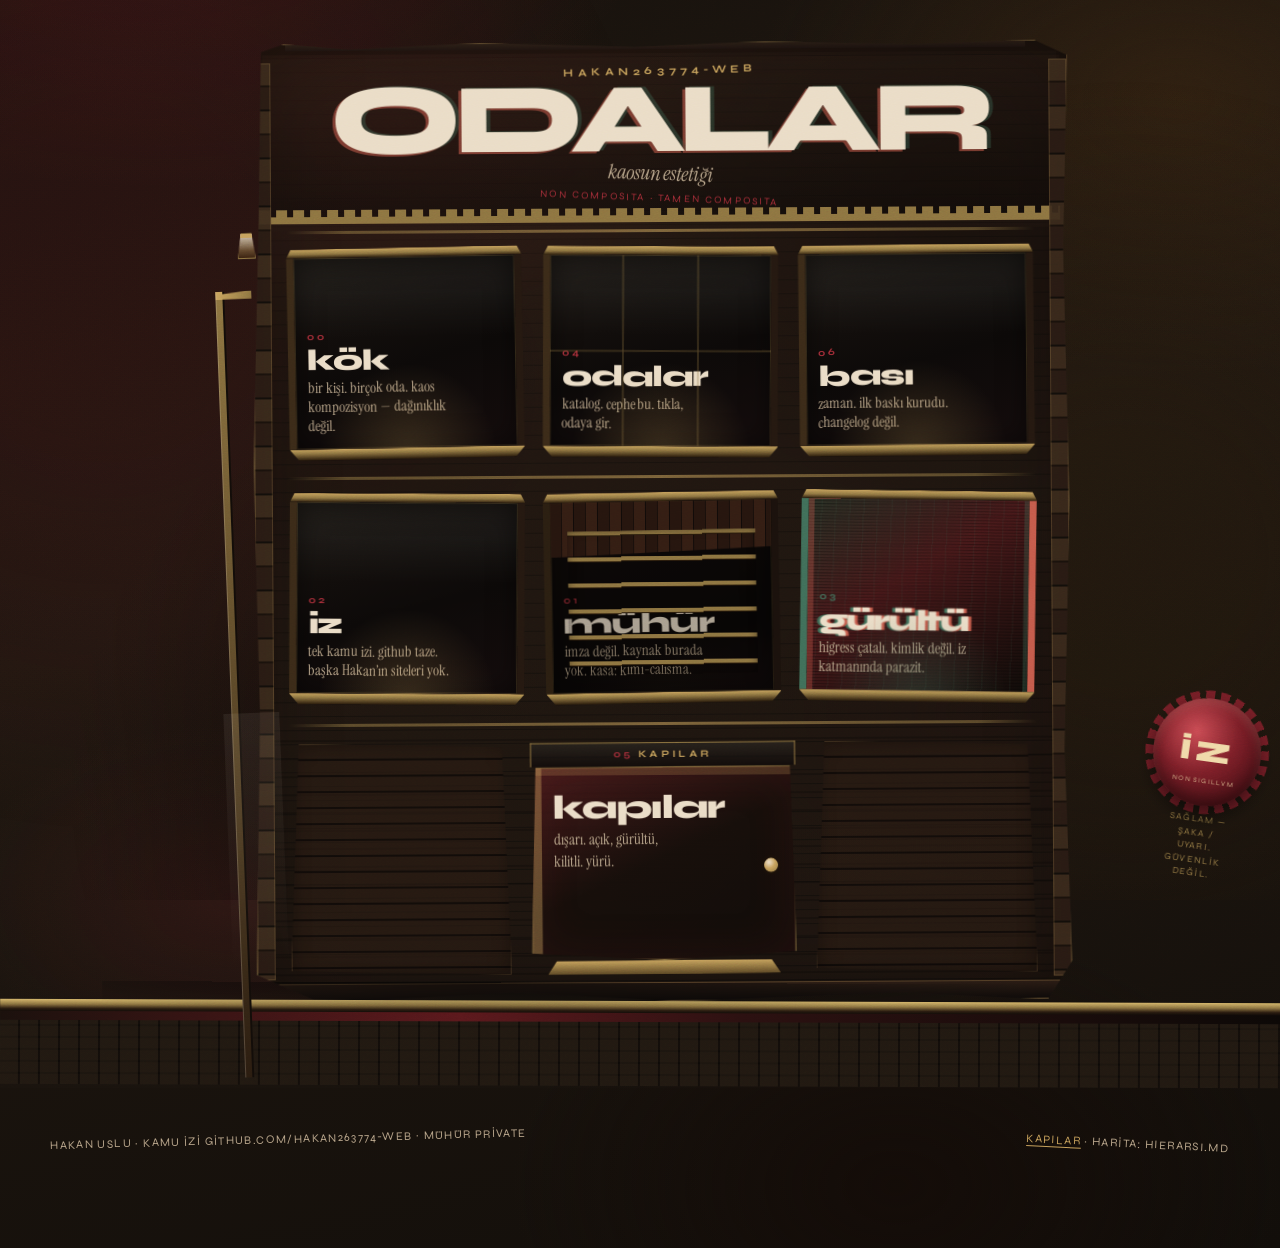
==== commit c3a2f524: "Raise a street facade from the rooms." ====
--- a/docs/index.html
+++ b/docs/index.html
@@ -112,64 +112,6 @@
       <div class="plinth" aria-hidden="true"></div>
     </article>
 
-    <aside class="agac" id="agac" aria-label="kamu odaları ağacı">
-      <span class="canopy" aria-hidden="true"></span>
-      <span class="screw s1" aria-hidden="true"></span>
-      <span class="screw s2" aria-hidden="true"></span>
-      <span class="screw s3" aria-hidden="true"></span>
-      <span class="screw s4" aria-hidden="true"></span>
-      <p class="agac-kicker">kamu ağaç</p>
-      <p class="agac-note">kasa ağacı yok</p>
-      <nav class="carve" aria-label="odalar hiyerarşisi">
-        <p class="root-name">odalar</p>
-        <ul class="limbs">
-          <li class="limb live l00">
-            <a href="index.html">
-              <span class="nm">00-kok</span>
-            </a>
-          </li>
-          <li class="limb pruned l01">
-            <a href="muhur.html">
-              <span class="nm">01-muhur</span>
-              <span class="scar">budanmış dal: işaret, kaynak yok</span>
-            </a>
-          </li>
-          <li class="limb live l02">
-            <a href="iz.html">
-              <span class="nm">02-iz</span>
-            </a>
-          </li>
-          <li class="limb parasite l03">
-            <a href="gurultu.html">
-              <span class="nm">03-gurultu</span>
-              <span class="scar">parazit</span>
-            </a>
-          </li>
-          <li class="limb live l04">
-            <a href="#cephe">
-              <span class="nm">04-odalar</span>
-            </a>
-          </li>
-          <li class="limb live l05">
-            <a href="kapilar.html">
-              <span class="nm">05-kapilar</span>
-            </a>
-          </li>
-          <li class="limb live l06">
-            <a href="basi.html">
-              <span class="nm">06-basi</span>
-            </a>
-          </li>
-          <li class="limb live last l-docs">
-            <a href="#cephe">
-              <span class="nm">docs/</span>
-              <span class="scar">şehir / cephe</span>
-            </a>
-          </li>
-        </ul>
-      </nav>
-    </aside>
-
     <div class="pavement" aria-hidden="true">
       <span class="curb"></span>
       <span class="gutter"></span>
--- a/docs/styles.css
+++ b/docs/styles.css
@@ -168,21 +168,20 @@
 .street-scene {
   position: relative;
   z-index: 1;
-  width: min(1120px, calc(100% - 1.4rem));
+  width: min(860px, calc(100% - 1.5rem));
   margin: 0 auto;
-  padding: 2.8rem 0 0;
+  padding: 2.6rem 0 0;
   display: grid;
-  grid-template-columns: 42px minmax(0, 1fr) minmax(210px, 272px);
+  grid-template-columns: 38px minmax(0, 1fr);
   grid-template-areas:
-    "lamp facade agac"
-    "pave pave  pave";
+    "lamp facade"
+    "pave pave";
   align-items: end;
-  column-gap: 0.55rem;
+  column-gap: 0.4rem;
   row-gap: 0;
 }
 .lamp { grid-area: lamp; }
 .facade { grid-area: facade; }
-.agac { grid-area: agac; }
 .pavement { grid-area: pave; }
 
 .lamp {
@@ -268,7 +267,7 @@
   position: absolute;
   inset: 0;
   pointer-events: none;
-  z-index: 12;
+  z-index: 2;
   background:
     repeating-linear-gradient(-18deg, transparent 0 17px, rgba(198, 161, 92, 0.025) 17px 18px),
     radial-gradient(circle at 12% 36%, rgba(122, 30, 39, 0.16), transparent 28%),
@@ -331,10 +330,11 @@
   transform: rotate(-1.1deg);
 }
 .cephe .word {
-  font-size: clamp(3.1rem, 14vw, 7.2rem);
+  font-size: clamp(2.55rem, 9.2vw, 6.2rem);
   line-height: 0.76;
   margin: 0;
   text-align: center;
+  overflow: visible;
 }
 .cornice .motto {
   margin: 0.15rem 0 0.2rem;
@@ -391,7 +391,7 @@
   flex-direction: column;
   color: inherit;
   text-decoration: none;
-  min-height: 11.4rem;
+  min-height: 13.2rem;
   transform: rotate(-0.4deg);
   transition: transform 0.4s ease, filter 0.3s ease;
 }
@@ -505,7 +505,7 @@
 .win.barred .shutter {
   position: absolute;
   inset: 9px 7px auto 7px;
-  height: 42%;
+  height: 26%;
   z-index: 4;
   pointer-events: none;
   background:
@@ -527,9 +527,9 @@
   pointer-events: none;
   background: repeating-linear-gradient(
     180deg,
-    var(--brass-dim) 0 5px,
-    #2a1c0c 5px 6px,
-    transparent 6px 22px
+    var(--brass-dim) 0 4px,
+    #2a1c0c 4px 5px,
+    transparent 5px 26px
   );
   box-shadow: inset 0 0 8px rgba(0, 0, 0, 0.4);
 }
@@ -673,239 +673,6 @@
   box-shadow: inset 0 1px 0 rgba(198, 161, 92, 0.25);
 }
 
-/* carved public tree — letterpress plaque, not a <pre> dump.
-   kasa / integrity / hash.go / tree.go do not live here. */
-.agac {
-  position: relative;
-  z-index: 5;
-  align-self: end;
-  margin: 0 0 0.15rem -0.85rem;
-  padding: 1.05rem 0.85rem 1.15rem 0.95rem;
-  color: var(--ivory);
-  background:
-    radial-gradient(ellipse 80% 40% at 20% 0%, rgba(122, 30, 39, 0.28), transparent 55%),
-    repeating-linear-gradient(180deg, rgba(42, 28, 18, 0.35) 0 11px, rgba(16, 10, 8, 0.2) 11px 12px),
-    linear-gradient(168deg, #24180f 0%, #140e0a 48%, #0e0a08 100%);
-  border: 1px solid rgba(198, 161, 92, 0.42);
-  box-shadow:
-    0 18px 36px rgba(0, 0, 0, 0.48),
-    inset 0 0 0 1px rgba(198, 161, 92, 0.12),
-    inset 0 0 40px rgba(8, 4, 2, 0.45);
-  clip-path: polygon(
-    4% 1.5%, 92% 0%, 100% 6%, 98.5% 48%, 100% 94%,
-    91% 100%, 8% 98.5%, 0% 92%, 1.6% 52%, 0% 8%
-  );
-  transform: rotate(1.8deg);
-  overflow: hidden;
-}
-.agac .canopy {
-  position: absolute;
-  left: -18%;
-  right: -22%;
-  top: -16%;
-  height: 38%;
-  pointer-events: none;
-  background:
-    radial-gradient(ellipse 42% 55% at 28% 62%, rgba(122, 30, 39, 0.55), transparent 70%),
-    radial-gradient(ellipse 36% 50% at 62% 48%, rgba(58, 34, 22, 0.7), transparent 68%),
-    radial-gradient(ellipse 30% 40% at 78% 70%, rgba(20, 12, 8, 0.65), transparent 70%);
-  mix-blend-mode: multiply;
-  transform: rotate(-8deg);
-}
-.agac .screw {
-  position: absolute;
-  width: 9px;
-  height: 9px;
-  border-radius: 50%;
-  background:
-    radial-gradient(circle at 35% 30%, #eadcc6, var(--brass) 40%, var(--brass-dim));
-  box-shadow: 0 1px 0 #1a1008, inset 0 0 0 1px rgba(26, 16, 8, 0.35);
-  z-index: 3;
-}
-.agac .screw::after {
-  content: "";
-  position: absolute;
-  inset: 35% 15%;
-  background: #2a1c10;
-  transform: rotate(28deg);
-  opacity: 0.7;
-}
-.agac .s1 { top: 10px; left: 10px; }
-.agac .s2 { top: 12px; right: 12px; }
-.agac .s3 { bottom: 12px; left: 11px; }
-.agac .s4 { bottom: 14px; right: 13px; }
-.agac-kicker {
-  position: relative;
-  z-index: 2;
-  margin: 0;
-  font-family: var(--sans);
-  font-weight: 700;
-  font-size: 0.62rem;
-  letter-spacing: 0.32em;
-  text-transform: uppercase;
-  color: var(--brass);
-  transform: rotate(-2.4deg);
-}
-.agac-note {
-  position: relative;
-  z-index: 2;
-  margin: 0.12rem 0 0.55rem;
-  font-family: var(--sans);
-  font-size: 0.58rem;
-  letter-spacing: 0.18em;
-  text-transform: uppercase;
-  color: var(--ox-hot);
-  transform: rotate(1.6deg);
-}
-.agac .carve {
-  position: relative;
-  z-index: 2;
-  padding: 0.15rem 0 0.2rem 1.05rem;
-}
-.agac .carve::before {
-  content: "";
-  position: absolute;
-  left: 0.28rem;
-  top: 1.35rem;
-  bottom: 0.55rem;
-  width: 4px;
-  background:
-    linear-gradient(180deg, var(--brass) 0%, var(--brass-dim) 18%, #3a2216 52%, var(--ox) 78%, #1a100c 100%);
-  box-shadow: 1px 0 0 rgba(8, 4, 2, 0.7), inset 1px 0 0 rgba(234, 220, 198, 0.18);
-  border-radius: 2px 1px 0 0;
-}
-.root-name {
-  margin: 0 0 0.35rem -0.15rem;
-  font-family: var(--sans);
-  font-weight: 800;
-  font-size: 1.35rem;
-  line-height: 0.9;
-  letter-spacing: -0.05em;
-  text-transform: lowercase;
-  color: var(--ivory);
-  text-shadow: 2px 0 var(--mis-r), -1px 0 var(--mis-c);
-  transform: rotate(-1.1deg);
-}
-.agac .limbs {
-  list-style: none;
-  margin: 0;
-  padding: 0;
-}
-.agac .limb {
-  position: relative;
-  margin: 0;
-  padding: 0.12rem 0 0.12rem 0.15rem;
-}
-.agac .limb::before {
-  content: "";
-  position: absolute;
-  left: -0.78rem;
-  top: 0.72em;
-  width: 0.82rem;
-  height: 2px;
-  background: linear-gradient(90deg, var(--brass-dim), var(--brass));
-  box-shadow: 0 1px 0 #120c08;
-}
-.agac .limb::after {
-  content: "";
-  position: absolute;
-  left: -0.05rem;
-  top: 0.58em;
-  width: 5px;
-  height: 5px;
-  border-radius: 50%;
-  background: var(--brass);
-  box-shadow: 0 1px 0 #120c08;
-}
-.agac .limb a {
-  display: block;
-  color: inherit;
-  text-decoration: none;
-  padding: 0.08rem 0.15rem 0.12rem;
-  line-height: 1.15;
-}
-.agac .limb .nm {
-  font-family: var(--sans);
-  font-weight: 700;
-  font-size: 0.92rem;
-  letter-spacing: -0.03em;
-  color: var(--ivory);
-}
-.agac .limb .scar {
-  display: block;
-  margin-top: 0.08rem;
-  font-family: var(--serif);
-  font-style: italic;
-  font-size: 0.72rem;
-  letter-spacing: 0.01em;
-  color: var(--ivory-dim);
-  max-width: 22ch;
-}
-.agac .limb a:hover,
-.agac .limb a:focus-visible {
-  color: var(--ivory);
-  outline: none;
-}
-.agac .limb a:hover .nm,
-.agac .limb a:focus-visible .nm {
-  text-shadow: 2px 0 var(--mis-r), -2px 0 var(--mis-c);
-  color: var(--brass);
-}
-.agac .l00 { transform: rotate(-1.4deg); }
-.agac .l01 { transform: rotate(1.8deg); margin-left: 0.15rem; }
-.agac .l02 { transform: rotate(-0.6deg); }
-.agac .l03 { transform: rotate(2.4deg); margin-left: 0.2rem; }
-.agac .l04 { transform: rotate(-1.1deg); }
-.agac .l05 { transform: rotate(0.9deg); }
-.agac .l06 { transform: rotate(-1.8deg); }
-.agac .l-docs { transform: rotate(1.2deg); margin-top: 0.12rem; }
-
-.agac .limb.pruned::before {
-  width: 0.42rem;
-  background: repeating-linear-gradient(90deg, var(--ox) 0 3px, transparent 3px 5px);
-  transform: rotate(-18deg);
-  transform-origin: left center;
-}
-.agac .limb.pruned::after {
-  background: var(--ox-hot);
-  clip-path: polygon(0 40%, 70% 0, 100% 50%, 70% 100%, 0 60%);
-  border-radius: 0;
-  width: 8px;
-  height: 8px;
-  top: 0.48em;
-}
-.agac .limb.pruned .nm {
-  color: var(--ivory-dim);
-  text-decoration: line-through;
-  text-decoration-color: var(--ox);
-  text-decoration-thickness: 1px;
-}
-.agac .limb.pruned .scar { color: var(--ox-hot); }
-.agac .limb.pruned a:hover .nm {
-  text-decoration: none;
-  color: var(--ivory);
-}
-
-.agac .limb.parasite::before {
-  background: linear-gradient(90deg, var(--mis-c), var(--mis-r));
-  transform: skewX(-18deg);
-}
-.agac .limb.parasite::after {
-  background: var(--mis-c);
-  box-shadow: 2px 0 0 var(--mis-r);
-}
-.agac .limb.parasite .nm {
-  letter-spacing: -0.06em;
-  text-shadow: 2px 0 var(--mis-r), -2px 0 var(--mis-c);
-}
-.agac .limb.parasite .scar { color: var(--mis-c); }
-
-.agac .limb.last::before {
-  width: 0.82rem;
-  height: 2px;
-}
-.agac .limb.last .nm { color: var(--brass); }
-
 .pavement {
   position: relative;
   z-index: 2;
@@ -926,18 +693,18 @@
 }
 .pavement .curb {
   display: block;
-  height: 10px;
-  background: linear-gradient(180deg, var(--brass-dim), #2a1c10 60%, #120c08);
-  box-shadow: 0 2px 0 #080604;
+  height: 12px;
+  background: linear-gradient(180deg, #d4b56a, var(--brass-dim) 42%, #2a1c10 78%, #120c08);
+  box-shadow: 0 2px 0 #080604, 0 8px 16px rgba(0,0,0,0.35);
 }
 .pavement .gutter {
   display: block;
-  height: 7px;
-  background: linear-gradient(90deg, #120c0a, #3a1014 38%, #1a0c0a 62%, #0c0806);
+  height: 9px;
+  background: linear-gradient(90deg, #1a100c, #5a181c 36%, #2a1010 58%, #0c0806);
 }
 .pavement .cobble {
   display: block;
-  height: 52px;
+  height: 64px;
   background:
     repeating-linear-gradient(90deg, rgba(42, 32, 22, 0.5) 0 18px, rgba(12, 8, 6, 0.4) 18px 20px),
     repeating-linear-gradient(0deg, rgba(26, 18, 12, 0.6) 0 10px, rgba(8, 6, 4, 0.5) 10px 12px),
@@ -1316,31 +1083,26 @@
     font-size: 1rem;
   }
   .street-scene {
-    width: calc(100% - 0.9rem);
-    padding-top: 1.1rem;
+    width: calc(100% - 1.15rem);
+    padding-top: 1.05rem;
     grid-template-columns: 1fr;
     grid-template-areas:
       "facade"
-      "agac"
       "pave";
-    row-gap: 0.7rem;
+    row-gap: 0;
   }
   .lamp { display: none; }
   .facade { transform: rotate(-0.15deg); }
-  .agac {
-    margin: 0 4% 0 8%;
-    transform: rotate(-0.8deg);
-  }
   .quoin { display: none; }
   .storey,
   .storey-ground {
     grid-template-columns: 1fr;
-    gap: 0.55rem;
-    padding: 0.7rem 1.05rem 0.55rem;
+    gap: 0.42rem;
+    padding: 0.55rem 1.35rem 0.45rem;
   }
   .blind { display: none; }
   .win {
-    min-height: 9.2rem;
+    min-height: 8.6rem;
     margin: 0;
   }
   .w00 { transform: rotate(-0.6deg); }
@@ -1349,9 +1111,10 @@
   .w02 { transform: rotate(0.7deg); }
   .w01 { transform: rotate(-0.5deg); }
   .w03 { transform: rotate(0.9deg); }
-  .portal { min-height: 12.4rem; transform: rotate(-0.2deg); }
-  .cephe .word { font-size: clamp(3rem, 18vw, 5.4rem); }
-  .pavement .cobble { height: 36px; }
+  .portal { min-height: 12.8rem; transform: rotate(-0.2deg); }
+  .cephe .word { font-size: clamp(2.35rem, 16vw, 3.45rem); }
+  .pavement .cobble { height: 44px; }
+  .cornice { padding-left: 0.7rem; padding-right: 0.7rem; }
   .k-acik, .k-gurultu, .k-kilit { grid-column: 1 / -1; margin: 0.8rem 0 0.2rem; transform: none; }
   .d1, .d2, .d3, .d4, .d5, .d6, .d7, .d8, .d9 {
     grid-column: 1 / -1;
@@ -1376,5 +1139,5 @@
 
 @media (prefers-reduced-motion: reduce) {
   .grain, .seal, .win.glitched { animation: none; }
-  .room, .door, .win, .portal, .agac .limb { transition: none; }
-}
+  .room, .door, .win, .portal { transition: none; }
+}
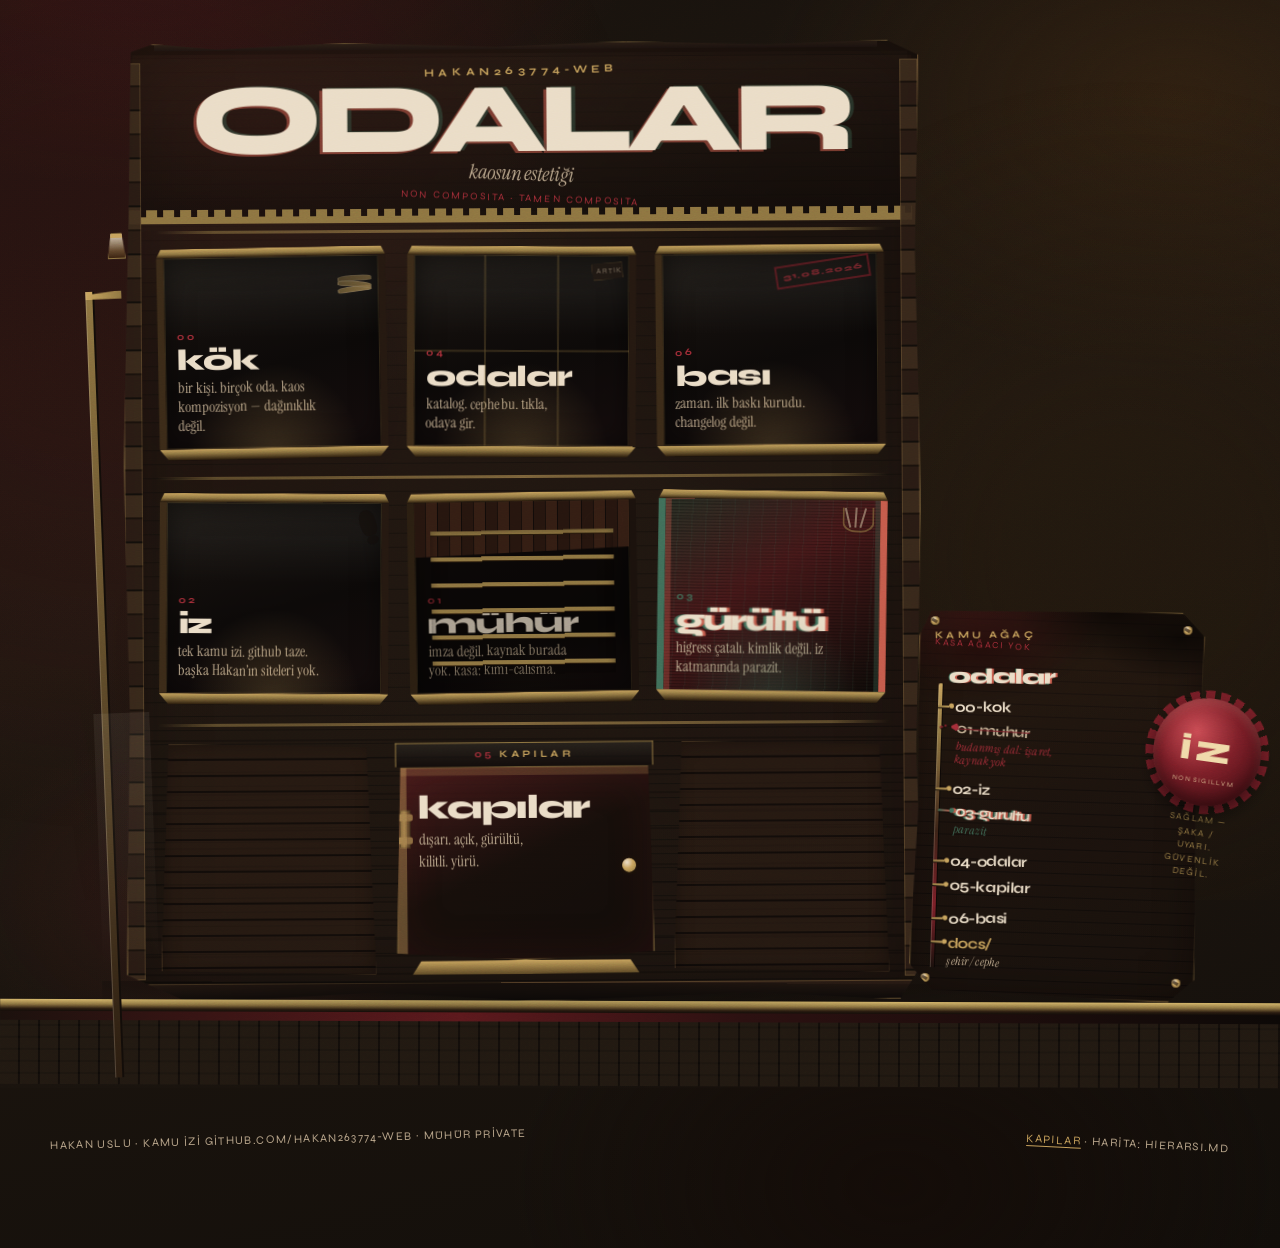
==== commit 74c1ef7f: "Cephe: sokak; odalara unsur. Yeni oda yok." ====
--- a/docs/index.html
+++ b/docs/index.html
@@ -40,6 +40,7 @@
             <span class="no">00</span>
             <h2>kök</h2>
             <p>bir kişi. birçok oda. kaos kompozisyon — dağınıklık değil.</p>
+            <span class="unsur plates" aria-hidden="true"><i></i><i></i><i></i></span>
           </span>
           <span class="sill" aria-hidden="true"></span>
         </a>
@@ -49,6 +50,7 @@
             <span class="no">04</span>
             <h2>odalar</h2>
             <p>katalog. cephe bu. tıkla, odaya gir.</p>
+            <span class="unsur scrap press-scrap">artık</span>
           </span>
           <span class="sill" aria-hidden="true"></span>
         </a>
@@ -58,6 +60,7 @@
             <span class="no">06</span>
             <h2>bası</h2>
             <p>zaman. ilk baskı kurudu. changelog değil.</p>
+            <span class="unsur datestamp">31.08.2026</span>
           </span>
           <span class="sill" aria-hidden="true"></span>
         </a>
@@ -70,6 +73,7 @@
             <span class="no">02</span>
             <h2>iz</h2>
             <p>tek kamu izi. github taze. başka Hakan’ın siteleri yok.</p>
+            <span class="unsur footprint" aria-hidden="true"></span>
           </span>
           <span class="sill" aria-hidden="true"></span>
         </a>
@@ -81,6 +85,7 @@
             <span class="no">01</span>
             <h2>mühür</h2>
             <p>imza değil. kaynak burada yok. kasa: kimi-calisma.</p>
+            <span class="unsur empty-wax" aria-hidden="true"></span>
           </span>
           <span class="sill" aria-hidden="true"></span>
         </a>
@@ -90,6 +95,7 @@
             <span class="no">03</span>
             <h2>gürültü</h2>
             <p>higress çatalı. kimlik değil. iz katmanında parazit.</p>
+            <span class="unsur bucket" aria-hidden="true"><i></i><i></i><i></i></span>
           </span>
           <span class="sill" aria-hidden="true"></span>
         </a>
@@ -103,6 +109,7 @@
             <span class="knob" aria-hidden="true"></span>
             <h2>kapılar</h2>
             <p>dışarı. açık, gürültü, kilitli. yürü.</p>
+            <span class="unsur hinge" aria-hidden="true"></span>
           </span>
           <span class="step" aria-hidden="true"></span>
         </a>
@@ -111,6 +118,64 @@
 
       <div class="plinth" aria-hidden="true"></div>
     </article>
+
+    <aside class="agac" id="agac" aria-label="kamu odaları ağacı">
+      <span class="canopy" aria-hidden="true"></span>
+      <span class="screw s1" aria-hidden="true"></span>
+      <span class="screw s2" aria-hidden="true"></span>
+      <span class="screw s3" aria-hidden="true"></span>
+      <span class="screw s4" aria-hidden="true"></span>
+      <p class="agac-kicker">kamu ağaç</p>
+      <p class="agac-note">kasa ağacı yok</p>
+      <nav class="carve" aria-label="odalar hiyerarşisi">
+        <p class="root-name">odalar</p>
+        <ul class="limbs">
+          <li class="limb live l00">
+            <a href="index.html">
+              <span class="nm">00-kok</span>
+            </a>
+          </li>
+          <li class="limb pruned l01">
+            <a href="muhur.html">
+              <span class="nm">01-muhur</span>
+              <span class="scar">budanmış dal: işaret, kaynak yok</span>
+            </a>
+          </li>
+          <li class="limb live l02">
+            <a href="iz.html">
+              <span class="nm">02-iz</span>
+            </a>
+          </li>
+          <li class="limb parasite l03">
+            <a href="gurultu.html">
+              <span class="nm">03-gurultu</span>
+              <span class="scar">parazit</span>
+            </a>
+          </li>
+          <li class="limb live l04">
+            <a href="#cephe">
+              <span class="nm">04-odalar</span>
+            </a>
+          </li>
+          <li class="limb live l05">
+            <a href="kapilar.html">
+              <span class="nm">05-kapilar</span>
+            </a>
+          </li>
+          <li class="limb live l06">
+            <a href="basi.html">
+              <span class="nm">06-basi</span>
+            </a>
+          </li>
+          <li class="limb live last l-docs">
+            <a href="#cephe">
+              <span class="nm">docs/</span>
+              <span class="scar">şehir / cephe</span>
+            </a>
+          </li>
+        </ul>
+      </nav>
+    </aside>
 
     <div class="pavement" aria-hidden="true">
       <span class="curb"></span>
--- a/docs/styles.css
+++ b/docs/styles.css
@@ -168,14 +168,14 @@
 .street-scene {
   position: relative;
   z-index: 1;
-  width: min(860px, calc(100% - 1.5rem));
+  width: min(1120px, calc(100% - 1.5rem));
   margin: 0 auto;
   padding: 2.6rem 0 0;
   display: grid;
-  grid-template-columns: 38px minmax(0, 1fr);
+  grid-template-columns: 38px minmax(0, 1fr) minmax(210px, 272px);
   grid-template-areas:
-    "lamp facade"
-    "pave pave";
+    "lamp facade agac"
+    "pave pave pave";
   align-items: end;
   column-gap: 0.4rem;
   row-gap: 0;
@@ -183,6 +183,7 @@
 .lamp { grid-area: lamp; }
 .facade { grid-area: facade; }
 .pavement { grid-area: pave; }
+.agac { grid-area: agac; }
 
 .lamp {
   position: relative;
@@ -673,6 +674,239 @@
   box-shadow: inset 0 1px 0 rgba(198, 161, 92, 0.25);
 }
 
+/* carved public tree — letterpress plaque, not a <pre> dump.
+   kasa / integrity / hash.go / tree.go do not live here. */
+.agac {
+  position: relative;
+  z-index: 5;
+  align-self: end;
+  margin: 0 0 0.15rem -0.85rem;
+  padding: 1.05rem 0.85rem 1.15rem 0.95rem;
+  color: var(--ivory);
+  background:
+    radial-gradient(ellipse 80% 40% at 20% 0%, rgba(122, 30, 39, 0.28), transparent 55%),
+    repeating-linear-gradient(180deg, rgba(42, 28, 18, 0.35) 0 11px, rgba(16, 10, 8, 0.2) 11px 12px),
+    linear-gradient(168deg, #24180f 0%, #140e0a 48%, #0e0a08 100%);
+  border: 1px solid rgba(198, 161, 92, 0.42);
+  box-shadow:
+    0 18px 36px rgba(0, 0, 0, 0.48),
+    inset 0 0 0 1px rgba(198, 161, 92, 0.12),
+    inset 0 0 40px rgba(8, 4, 2, 0.45);
+  clip-path: polygon(
+    4% 1.5%, 92% 0%, 100% 6%, 98.5% 48%, 100% 94%,
+    91% 100%, 8% 98.5%, 0% 92%, 1.6% 52%, 0% 8%
+  );
+  transform: rotate(1.8deg);
+  overflow: hidden;
+}
+.agac .canopy {
+  position: absolute;
+  left: -18%;
+  right: -22%;
+  top: -16%;
+  height: 38%;
+  pointer-events: none;
+  background:
+    radial-gradient(ellipse 42% 55% at 28% 62%, rgba(122, 30, 39, 0.55), transparent 70%),
+    radial-gradient(ellipse 36% 50% at 62% 48%, rgba(58, 34, 22, 0.7), transparent 68%),
+    radial-gradient(ellipse 30% 40% at 78% 70%, rgba(20, 12, 8, 0.65), transparent 70%);
+  mix-blend-mode: multiply;
+  transform: rotate(-8deg);
+}
+.agac .screw {
+  position: absolute;
+  width: 9px;
+  height: 9px;
+  border-radius: 50%;
+  background:
+    radial-gradient(circle at 35% 30%, #eadcc6, var(--brass) 40%, var(--brass-dim));
+  box-shadow: 0 1px 0 #1a1008, inset 0 0 0 1px rgba(26, 16, 8, 0.35);
+  z-index: 3;
+}
+.agac .screw::after {
+  content: "";
+  position: absolute;
+  inset: 35% 15%;
+  background: #2a1c10;
+  transform: rotate(28deg);
+  opacity: 0.7;
+}
+.agac .s1 { top: 10px; left: 10px; }
+.agac .s2 { top: 12px; right: 12px; }
+.agac .s3 { bottom: 12px; left: 11px; }
+.agac .s4 { bottom: 14px; right: 13px; }
+.agac-kicker {
+  position: relative;
+  z-index: 2;
+  margin: 0;
+  font-family: var(--sans);
+  font-weight: 700;
+  font-size: 0.62rem;
+  letter-spacing: 0.32em;
+  text-transform: uppercase;
+  color: var(--brass);
+  transform: rotate(-2.4deg);
+}
+.agac-note {
+  position: relative;
+  z-index: 2;
+  margin: 0.12rem 0 0.55rem;
+  font-family: var(--sans);
+  font-size: 0.58rem;
+  letter-spacing: 0.18em;
+  text-transform: uppercase;
+  color: var(--ox-hot);
+  transform: rotate(1.6deg);
+}
+.agac .carve {
+  position: relative;
+  z-index: 2;
+  padding: 0.15rem 0 0.2rem 1.05rem;
+}
+.agac .carve::before {
+  content: "";
+  position: absolute;
+  left: 0.28rem;
+  top: 1.35rem;
+  bottom: 0.55rem;
+  width: 4px;
+  background:
+    linear-gradient(180deg, var(--brass) 0%, var(--brass-dim) 18%, #3a2216 52%, var(--ox) 78%, #1a100c 100%);
+  box-shadow: 1px 0 0 rgba(8, 4, 2, 0.7), inset 1px 0 0 rgba(234, 220, 198, 0.18);
+  border-radius: 2px 1px 0 0;
+}
+.root-name {
+  margin: 0 0 0.35rem -0.15rem;
+  font-family: var(--sans);
+  font-weight: 800;
+  font-size: 1.35rem;
+  line-height: 0.9;
+  letter-spacing: -0.05em;
+  text-transform: lowercase;
+  color: var(--ivory);
+  text-shadow: 2px 0 var(--mis-r), -1px 0 var(--mis-c);
+  transform: rotate(-1.1deg);
+}
+.agac .limbs {
+  list-style: none;
+  margin: 0;
+  padding: 0;
+}
+.agac .limb {
+  position: relative;
+  margin: 0;
+  padding: 0.12rem 0 0.12rem 0.15rem;
+}
+.agac .limb::before {
+  content: "";
+  position: absolute;
+  left: -0.78rem;
+  top: 0.72em;
+  width: 0.82rem;
+  height: 2px;
+  background: linear-gradient(90deg, var(--brass-dim), var(--brass));
+  box-shadow: 0 1px 0 #120c08;
+}
+.agac .limb::after {
+  content: "";
+  position: absolute;
+  left: -0.05rem;
+  top: 0.58em;
+  width: 5px;
+  height: 5px;
+  border-radius: 50%;
+  background: var(--brass);
+  box-shadow: 0 1px 0 #120c08;
+}
+.agac .limb a {
+  display: block;
+  color: inherit;
+  text-decoration: none;
+  padding: 0.08rem 0.15rem 0.12rem;
+  line-height: 1.15;
+}
+.agac .limb .nm {
+  font-family: var(--sans);
+  font-weight: 700;
+  font-size: 0.92rem;
+  letter-spacing: -0.03em;
+  color: var(--ivory);
+}
+.agac .limb .scar {
+  display: block;
+  margin-top: 0.08rem;
+  font-family: var(--serif);
+  font-style: italic;
+  font-size: 0.72rem;
+  letter-spacing: 0.01em;
+  color: var(--ivory-dim);
+  max-width: 22ch;
+}
+.agac .limb a:hover,
+.agac .limb a:focus-visible {
+  color: var(--ivory);
+  outline: none;
+}
+.agac .limb a:hover .nm,
+.agac .limb a:focus-visible .nm {
+  text-shadow: 2px 0 var(--mis-r), -2px 0 var(--mis-c);
+  color: var(--brass);
+}
+.agac .l00 { transform: rotate(-1.4deg); }
+.agac .l01 { transform: rotate(1.8deg); margin-left: 0.15rem; }
+.agac .l02 { transform: rotate(-0.6deg); }
+.agac .l03 { transform: rotate(2.4deg); margin-left: 0.2rem; }
+.agac .l04 { transform: rotate(-1.1deg); }
+.agac .l05 { transform: rotate(0.9deg); }
+.agac .l06 { transform: rotate(-1.8deg); }
+.agac .l-docs { transform: rotate(1.2deg); margin-top: 0.12rem; }
+
+.agac .limb.pruned::before {
+  width: 0.42rem;
+  background: repeating-linear-gradient(90deg, var(--ox) 0 3px, transparent 3px 5px);
+  transform: rotate(-18deg);
+  transform-origin: left center;
+}
+.agac .limb.pruned::after {
+  background: var(--ox-hot);
+  clip-path: polygon(0 40%, 70% 0, 100% 50%, 70% 100%, 0 60%);
+  border-radius: 0;
+  width: 8px;
+  height: 8px;
+  top: 0.48em;
+}
+.agac .limb.pruned .nm {
+  color: var(--ivory-dim);
+  text-decoration: line-through;
+  text-decoration-color: var(--ox);
+  text-decoration-thickness: 1px;
+}
+.agac .limb.pruned .scar { color: var(--ox-hot); }
+.agac .limb.pruned a:hover .nm {
+  text-decoration: none;
+  color: var(--ivory);
+}
+
+.agac .limb.parasite::before {
+  background: linear-gradient(90deg, var(--mis-c), var(--mis-r));
+  transform: skewX(-18deg);
+}
+.agac .limb.parasite::after {
+  background: var(--mis-c);
+  box-shadow: 2px 0 0 var(--mis-r);
+}
+.agac .limb.parasite .nm {
+  letter-spacing: -0.06em;
+  text-shadow: 2px 0 var(--mis-r), -2px 0 var(--mis-c);
+}
+.agac .limb.parasite .scar { color: var(--mis-c); }
+
+.agac .limb.last::before {
+  width: 0.82rem;
+  height: 2px;
+}
+.agac .limb.last .nm { color: var(--brass); }
+
 .pavement {
   position: relative;
   z-index: 2;
@@ -961,6 +1195,20 @@
 }
 .sheet ul { margin: 0; padding: 0; list-style: none; }
 .sheet li { margin: 0.4rem 0; border-top: 1px solid var(--rule); padding-top: 0.4rem; }
+.sheet .unsur-field {
+  grid-column: 2 / 9;
+  grid-row: 2;
+  position: relative;
+  min-height: 4.6rem;
+  margin: 0.2rem 0 1.4rem;
+  transform: rotate(-1.4deg);
+}
+s {
+  text-decoration: line-through;
+  text-decoration-color: var(--ox-hot);
+  text-decoration-thickness: 2px;
+  color: var(--ivory-dim);
+}
 
 .back {
   font-family: var(--sans);
@@ -1088,11 +1336,16 @@
     grid-template-columns: 1fr;
     grid-template-areas:
       "facade"
+      "agac"
       "pave";
-    row-gap: 0;
+    row-gap: 0.7rem;
   }
   .lamp { display: none; }
   .facade { transform: rotate(-0.15deg); }
+  .agac {
+    margin: 0 4% 0 8%;
+    transform: rotate(-0.8deg);
+  }
   .quoin { display: none; }
   .storey,
   .storey-ground {
@@ -1132,6 +1385,7 @@
   .d9 { transform: rotate(-2.8deg) skewX(-1deg); margin-left: 9%; width: 91%; }
   .sheet .body, .sheet .aside { grid-column: 1 / -1; transform: none; }
   .sheet .aside { margin-top: 1.4rem; }
+  .sheet .unsur-field { grid-column: 1 / -1; }
   .seal { right: 0.5rem; bottom: 0.5rem; transform: scale(0.86) rotate(8deg); }
   .colophon { padding-bottom: 7.5rem; }
   .colophon p, .colophon .off { grid-column: 1 / -1; text-align: left; }
@@ -1139,5 +1393,235 @@
 
 @media (prefers-reduced-motion: reduce) {
   .grain, .seal, .win.glitched { animation: none; }
-  .room, .door, .win, .portal { transition: none; }
-}
+  .room, .door, .win, .portal, .agac .limb { transition: none; }
+}
+
+/* unsurlar — oda içi nesne; cephe .facade/.agac/.street-scene dokunulmaz */
+.unsur {
+  position: absolute;
+  pointer-events: none;
+}
+.scrap {
+  display: inline-block;
+  margin: 0.6rem 0 0.2rem 8%;
+  padding: 0.38rem 0.6rem 0.42rem;
+  font-family: var(--sans);
+  font-size: 0.62rem;
+  letter-spacing: 0.14em;
+  text-transform: uppercase;
+  color: var(--ivory-dim);
+  background: rgba(38, 28, 20, 0.92);
+  border: 1px solid var(--rule);
+  transform: rotate(-3.2deg);
+  clip-path: polygon(2% 8%, 97% 0, 100% 86%, 7% 100%, 0 22%);
+}
+.plates {
+  right: 0.4rem;
+  bottom: 0.55rem;
+  width: 2.15rem;
+  height: 1.9rem;
+}
+.plates i {
+  position: absolute;
+  left: 0;
+  right: 0;
+  height: 0.38rem;
+  background: linear-gradient(90deg, var(--brass-dim), var(--brass));
+  border: 1px solid rgba(234, 220, 198, 0.28);
+  border-radius: 40% 40% 18% 18%;
+}
+.plates i:nth-child(1) { bottom: 0; transform: rotate(-7deg); }
+.plates i:nth-child(2) { bottom: 0.34rem; transform: rotate(5deg); opacity: 0.85; }
+.plates i:nth-child(3) { bottom: 0.68rem; transform: rotate(-3deg); opacity: 0.68; }
+.empty-wax {
+  right: 0.35rem;
+  bottom: 0.5rem;
+  width: 2.5rem;
+  height: 2.05rem;
+  background:
+    radial-gradient(circle at 42% 38%, rgba(122, 30, 39, 0.14) 0 28%, rgba(74, 16, 22, 0.08) 52%, transparent 74%);
+  border-radius: 58% 42% 62% 38%;
+  box-shadow: inset 0 0 0 1px rgba(122, 30, 39, 0.42);
+}
+.drawer {
+  left: 0.2rem;
+  bottom: 0.4rem;
+  width: 3.6rem;
+  height: 1.35rem;
+  background: linear-gradient(180deg, #3a2a1c, #1a120c);
+  border: 1px solid var(--brass-dim);
+  box-shadow: inset 0 -6px 8px rgba(0,0,0,0.35);
+}
+.drawer::after {
+  content: "";
+  position: absolute;
+  left: 50%;
+  top: 50%;
+  width: 8px;
+  height: 8px;
+  border: 1px solid var(--brass);
+  border-radius: 1px;
+  transform: translate(-50%, -50%);
+}
+.footprint {
+  right: 0.55rem;
+  bottom: 0.7rem;
+  width: 16px;
+  height: 26px;
+  background: rgba(18, 12, 9, 0.72);
+  border-radius: 42% 42% 36% 36%;
+  transform: rotate(-18deg);
+  opacity: 0.72;
+}
+.footprint::before {
+  content: "";
+  position: absolute;
+  bottom: -9px;
+  left: 2px;
+  width: 12px;
+  height: 9px;
+  background: rgba(18, 12, 9, 0.68);
+  border-radius: 50%;
+}
+.bucket {
+  right: 0.45rem;
+  bottom: 0.5rem;
+  width: 2rem;
+  height: 1.55rem;
+  border: 2px solid var(--brass-dim);
+  border-top: 0;
+  border-radius: 0 0 42% 42%;
+}
+.bucket i {
+  position: absolute;
+  bottom: 3px;
+  width: 2px;
+  height: 1.25rem;
+  background: var(--ivory-dim);
+  transform-origin: bottom;
+}
+.bucket i:nth-child(1) { left: 5px; transform: rotate(-14deg); }
+.bucket i:nth-child(2) { left: 10px; transform: rotate(3deg); }
+.bucket i:nth-child(3) { left: 15px; transform: rotate(16deg); }
+.hinge {
+  left: 0.15rem;
+  top: 28%;
+  width: 11px;
+  height: 38px;
+  background: linear-gradient(90deg, var(--brass-dim), var(--brass) 40%, #5a4a28);
+  box-shadow: inset 0 0 0 1px rgba(0,0,0,0.35);
+}
+.hinge::before,
+.hinge::after {
+  content: "";
+  position: absolute;
+  left: -2px;
+  width: 15px;
+  height: 7px;
+  background: var(--brass);
+  border-radius: 2px;
+}
+.hinge::before { top: 4px; }
+.hinge::after { bottom: 4px; }
+.soot {
+  right: -6%;
+  bottom: 8%;
+  width: 4.2rem;
+  height: 2.8rem;
+  background: radial-gradient(circle at 40% 40%, rgba(8, 6, 5, 0.78), transparent 70%);
+  filter: blur(2px);
+  mix-blend-mode: multiply;
+}
+.key-miss {
+  position: absolute;
+  right: 8%;
+  top: 58%;
+  width: 42px;
+  height: 12px;
+  background: var(--brass);
+  border-radius: 8px 2px 2px 8px;
+  transform: rotate(21deg);
+  filter: drop-shadow(1px 2px 0 #1a1008);
+  opacity: 0.78;
+  z-index: 8;
+}
+.key-miss::before {
+  content: "";
+  position: absolute;
+  left: 4px;
+  top: 2px;
+  width: 7px;
+  height: 7px;
+  border: 2px solid #1a1008;
+  border-radius: 50%;
+}
+.key-miss::after {
+  content: "";
+  position: absolute;
+  right: -9px;
+  top: 2px;
+  width: 11px;
+  height: 8px;
+  background:
+    linear-gradient(90deg, var(--brass) 0 3px, transparent 3px 6px, var(--brass) 6px 9px);
+}
+.datestamp {
+  right: 0.3rem;
+  bottom: 0.55rem;
+  left: auto;
+  font-family: var(--sans);
+  font-weight: 800;
+  font-size: 0.5rem;
+  letter-spacing: 0.14em;
+  color: var(--ox-hot);
+  border: 2px solid var(--ox);
+  padding: 0.22rem 0.32rem;
+  transform: rotate(-8deg);
+  opacity: 0.84;
+  display: inline-block;
+  pointer-events: none;
+}
+.ink-dry {
+  left: 1.2rem;
+  bottom: 0.2rem;
+  width: 3.1rem;
+  height: 2.2rem;
+  background:
+    radial-gradient(circle at 50% 50%, rgba(20, 12, 10, 0.88) 0 28%, rgba(20, 12, 10, 0.38) 46%, transparent 70%),
+    radial-gradient(circle at 64% 38%, rgba(20, 12, 10, 0.5), transparent 42%);
+  transform: rotate(-12deg);
+}
+.hall-hinge { left: -0.2rem; top: 12%; z-index: 8; }
+.hall-soot { right: 4%; top: 36%; z-index: 1; }
+.unsur-field .empty-wax { left: 0; right: auto; bottom: 0.2rem; }
+.unsur-field .drawer { left: 3.4rem; bottom: 0.35rem; }
+.unsur-field .footprint { left: 0.4rem; right: auto; bottom: 0.4rem; }
+.unsur-field .bucket { left: 0.2rem; right: auto; bottom: 0.2rem; }
+.unsur-field .datestamp { left: 0; right: auto; bottom: 0.6rem; position: absolute; }
+.unsur-field .ink-dry { left: 6.4rem; }
+
+/* small marks in existing facade windows — do not replace street layout */
+.facade .win .unsur,
+.facade .portal .unsur {
+  z-index: 2;
+  opacity: 0.62;
+}
+.facade .win .plates,
+.facade .win .empty-wax,
+.facade .win .footprint,
+.facade .win .bucket,
+.facade .win .datestamp,
+.facade .win .press-scrap {
+  right: 0.42rem;
+  top: 0.42rem;
+  bottom: auto;
+  left: auto;
+  margin: 0;
+}
+.facade .win .press-scrap {
+  position: absolute;
+  max-width: 8ch;
+  font-size: 0.46rem;
+  padding: 0.18rem 0.28rem;
+}
+.facade .portal .hinge { left: 0.2rem; top: 22%; }
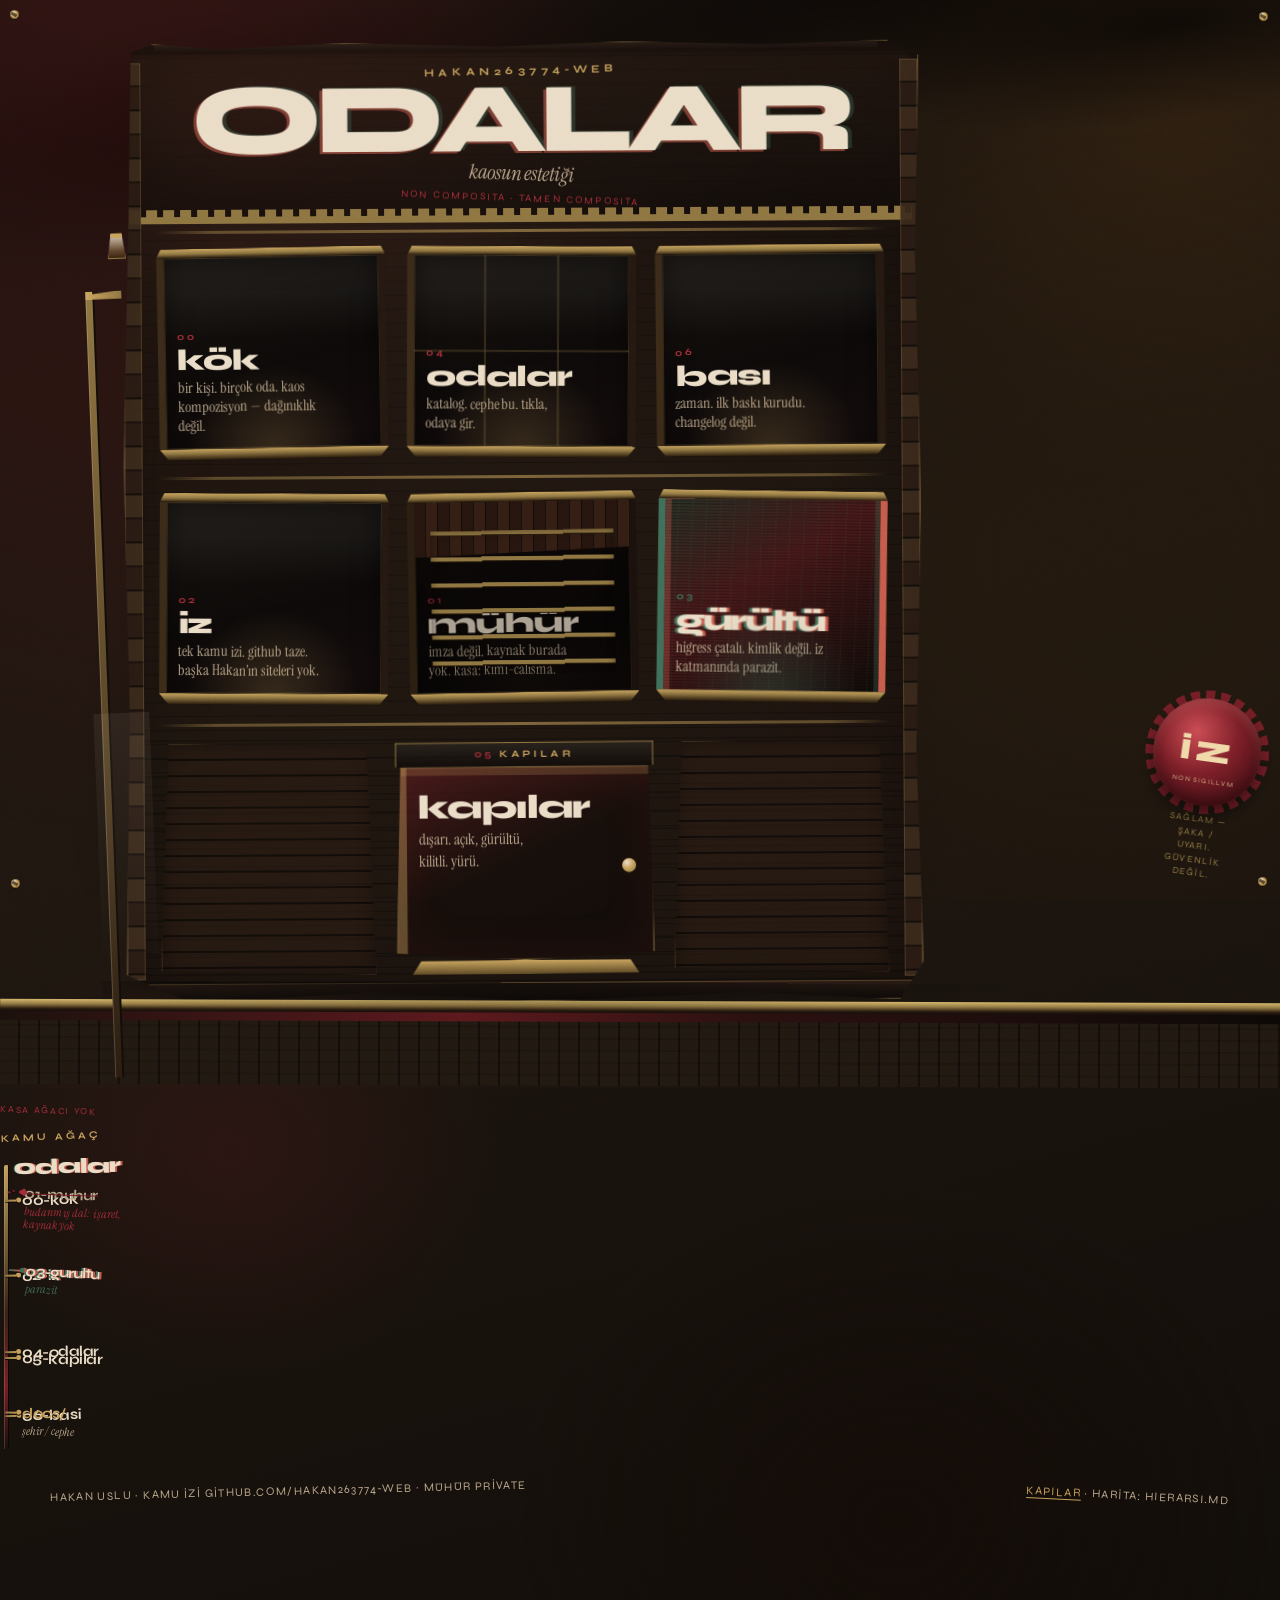
==== commit 3d97b3fd: "Restore the public room tree on the street facade." ====
--- a/docs/index.html
+++ b/docs/index.html
@@ -40,7 +40,6 @@
             <span class="no">00</span>
             <h2>kök</h2>
             <p>bir kişi. birçok oda. kaos kompozisyon — dağınıklık değil.</p>
-            <span class="unsur plates" aria-hidden="true"><i></i><i></i><i></i></span>
           </span>
           <span class="sill" aria-hidden="true"></span>
         </a>
@@ -50,7 +49,6 @@
             <span class="no">04</span>
             <h2>odalar</h2>
             <p>katalog. cephe bu. tıkla, odaya gir.</p>
-            <span class="unsur scrap press-scrap">artık</span>
           </span>
           <span class="sill" aria-hidden="true"></span>
         </a>
@@ -60,7 +58,6 @@
             <span class="no">06</span>
             <h2>bası</h2>
             <p>zaman. ilk baskı kurudu. changelog değil.</p>
-            <span class="unsur datestamp">31.08.2026</span>
           </span>
           <span class="sill" aria-hidden="true"></span>
         </a>
@@ -73,7 +70,6 @@
             <span class="no">02</span>
             <h2>iz</h2>
             <p>tek kamu izi. github taze. başka Hakan’ın siteleri yok.</p>
-            <span class="unsur footprint" aria-hidden="true"></span>
           </span>
           <span class="sill" aria-hidden="true"></span>
         </a>
@@ -85,7 +81,6 @@
             <span class="no">01</span>
             <h2>mühür</h2>
             <p>imza değil. kaynak burada yok. kasa: kimi-calisma.</p>
-            <span class="unsur empty-wax" aria-hidden="true"></span>
           </span>
           <span class="sill" aria-hidden="true"></span>
         </a>
@@ -95,7 +90,6 @@
             <span class="no">03</span>
             <h2>gürültü</h2>
             <p>higress çatalı. kimlik değil. iz katmanında parazit.</p>
-            <span class="unsur bucket" aria-hidden="true"><i></i><i></i><i></i></span>
           </span>
           <span class="sill" aria-hidden="true"></span>
         </a>
@@ -109,7 +103,6 @@
             <span class="knob" aria-hidden="true"></span>
             <h2>kapılar</h2>
             <p>dışarı. açık, gürültü, kilitli. yürü.</p>
-            <span class="unsur hinge" aria-hidden="true"></span>
           </span>
           <span class="step" aria-hidden="true"></span>
         </a>
@@ -118,6 +111,14 @@
 
       <div class="plinth" aria-hidden="true"></div>
     </article>
+
+    <div class="pavement" aria-hidden="true">
+      <span class="curb"></span>
+      <span class="gutter"></span>
+      <span class="cobble"></span>
+    </div>
+  </div>
+
 
     <aside class="agac" id="agac" aria-label="kamu odaları ağacı">
       <span class="canopy" aria-hidden="true"></span>
@@ -177,13 +178,6 @@
       </nav>
     </aside>
 
-    <div class="pavement" aria-hidden="true">
-      <span class="curb"></span>
-      <span class="gutter"></span>
-      <span class="cobble"></span>
-    </div>
-  </div>
-
   <aside class="seal" aria-label="damga">
     <div class="wax">
       <span class="core">İZ</span>
--- a/docs/styles.css
+++ b/docs/styles.css
@@ -674,239 +674,6 @@
   box-shadow: inset 0 1px 0 rgba(198, 161, 92, 0.25);
 }
 
-/* carved public tree — letterpress plaque, not a <pre> dump.
-   kasa / integrity / hash.go / tree.go do not live here. */
-.agac {
-  position: relative;
-  z-index: 5;
-  align-self: end;
-  margin: 0 0 0.15rem -0.85rem;
-  padding: 1.05rem 0.85rem 1.15rem 0.95rem;
-  color: var(--ivory);
-  background:
-    radial-gradient(ellipse 80% 40% at 20% 0%, rgba(122, 30, 39, 0.28), transparent 55%),
-    repeating-linear-gradient(180deg, rgba(42, 28, 18, 0.35) 0 11px, rgba(16, 10, 8, 0.2) 11px 12px),
-    linear-gradient(168deg, #24180f 0%, #140e0a 48%, #0e0a08 100%);
-  border: 1px solid rgba(198, 161, 92, 0.42);
-  box-shadow:
-    0 18px 36px rgba(0, 0, 0, 0.48),
-    inset 0 0 0 1px rgba(198, 161, 92, 0.12),
-    inset 0 0 40px rgba(8, 4, 2, 0.45);
-  clip-path: polygon(
-    4% 1.5%, 92% 0%, 100% 6%, 98.5% 48%, 100% 94%,
-    91% 100%, 8% 98.5%, 0% 92%, 1.6% 52%, 0% 8%
-  );
-  transform: rotate(1.8deg);
-  overflow: hidden;
-}
-.agac .canopy {
-  position: absolute;
-  left: -18%;
-  right: -22%;
-  top: -16%;
-  height: 38%;
-  pointer-events: none;
-  background:
-    radial-gradient(ellipse 42% 55% at 28% 62%, rgba(122, 30, 39, 0.55), transparent 70%),
-    radial-gradient(ellipse 36% 50% at 62% 48%, rgba(58, 34, 22, 0.7), transparent 68%),
-    radial-gradient(ellipse 30% 40% at 78% 70%, rgba(20, 12, 8, 0.65), transparent 70%);
-  mix-blend-mode: multiply;
-  transform: rotate(-8deg);
-}
-.agac .screw {
-  position: absolute;
-  width: 9px;
-  height: 9px;
-  border-radius: 50%;
-  background:
-    radial-gradient(circle at 35% 30%, #eadcc6, var(--brass) 40%, var(--brass-dim));
-  box-shadow: 0 1px 0 #1a1008, inset 0 0 0 1px rgba(26, 16, 8, 0.35);
-  z-index: 3;
-}
-.agac .screw::after {
-  content: "";
-  position: absolute;
-  inset: 35% 15%;
-  background: #2a1c10;
-  transform: rotate(28deg);
-  opacity: 0.7;
-}
-.agac .s1 { top: 10px; left: 10px; }
-.agac .s2 { top: 12px; right: 12px; }
-.agac .s3 { bottom: 12px; left: 11px; }
-.agac .s4 { bottom: 14px; right: 13px; }
-.agac-kicker {
-  position: relative;
-  z-index: 2;
-  margin: 0;
-  font-family: var(--sans);
-  font-weight: 700;
-  font-size: 0.62rem;
-  letter-spacing: 0.32em;
-  text-transform: uppercase;
-  color: var(--brass);
-  transform: rotate(-2.4deg);
-}
-.agac-note {
-  position: relative;
-  z-index: 2;
-  margin: 0.12rem 0 0.55rem;
-  font-family: var(--sans);
-  font-size: 0.58rem;
-  letter-spacing: 0.18em;
-  text-transform: uppercase;
-  color: var(--ox-hot);
-  transform: rotate(1.6deg);
-}
-.agac .carve {
-  position: relative;
-  z-index: 2;
-  padding: 0.15rem 0 0.2rem 1.05rem;
-}
-.agac .carve::before {
-  content: "";
-  position: absolute;
-  left: 0.28rem;
-  top: 1.35rem;
-  bottom: 0.55rem;
-  width: 4px;
-  background:
-    linear-gradient(180deg, var(--brass) 0%, var(--brass-dim) 18%, #3a2216 52%, var(--ox) 78%, #1a100c 100%);
-  box-shadow: 1px 0 0 rgba(8, 4, 2, 0.7), inset 1px 0 0 rgba(234, 220, 198, 0.18);
-  border-radius: 2px 1px 0 0;
-}
-.root-name {
-  margin: 0 0 0.35rem -0.15rem;
-  font-family: var(--sans);
-  font-weight: 800;
-  font-size: 1.35rem;
-  line-height: 0.9;
-  letter-spacing: -0.05em;
-  text-transform: lowercase;
-  color: var(--ivory);
-  text-shadow: 2px 0 var(--mis-r), -1px 0 var(--mis-c);
-  transform: rotate(-1.1deg);
-}
-.agac .limbs {
-  list-style: none;
-  margin: 0;
-  padding: 0;
-}
-.agac .limb {
-  position: relative;
-  margin: 0;
-  padding: 0.12rem 0 0.12rem 0.15rem;
-}
-.agac .limb::before {
-  content: "";
-  position: absolute;
-  left: -0.78rem;
-  top: 0.72em;
-  width: 0.82rem;
-  height: 2px;
-  background: linear-gradient(90deg, var(--brass-dim), var(--brass));
-  box-shadow: 0 1px 0 #120c08;
-}
-.agac .limb::after {
-  content: "";
-  position: absolute;
-  left: -0.05rem;
-  top: 0.58em;
-  width: 5px;
-  height: 5px;
-  border-radius: 50%;
-  background: var(--brass);
-  box-shadow: 0 1px 0 #120c08;
-}
-.agac .limb a {
-  display: block;
-  color: inherit;
-  text-decoration: none;
-  padding: 0.08rem 0.15rem 0.12rem;
-  line-height: 1.15;
-}
-.agac .limb .nm {
-  font-family: var(--sans);
-  font-weight: 700;
-  font-size: 0.92rem;
-  letter-spacing: -0.03em;
-  color: var(--ivory);
-}
-.agac .limb .scar {
-  display: block;
-  margin-top: 0.08rem;
-  font-family: var(--serif);
-  font-style: italic;
-  font-size: 0.72rem;
-  letter-spacing: 0.01em;
-  color: var(--ivory-dim);
-  max-width: 22ch;
-}
-.agac .limb a:hover,
-.agac .limb a:focus-visible {
-  color: var(--ivory);
-  outline: none;
-}
-.agac .limb a:hover .nm,
-.agac .limb a:focus-visible .nm {
-  text-shadow: 2px 0 var(--mis-r), -2px 0 var(--mis-c);
-  color: var(--brass);
-}
-.agac .l00 { transform: rotate(-1.4deg); }
-.agac .l01 { transform: rotate(1.8deg); margin-left: 0.15rem; }
-.agac .l02 { transform: rotate(-0.6deg); }
-.agac .l03 { transform: rotate(2.4deg); margin-left: 0.2rem; }
-.agac .l04 { transform: rotate(-1.1deg); }
-.agac .l05 { transform: rotate(0.9deg); }
-.agac .l06 { transform: rotate(-1.8deg); }
-.agac .l-docs { transform: rotate(1.2deg); margin-top: 0.12rem; }
-
-.agac .limb.pruned::before {
-  width: 0.42rem;
-  background: repeating-linear-gradient(90deg, var(--ox) 0 3px, transparent 3px 5px);
-  transform: rotate(-18deg);
-  transform-origin: left center;
-}
-.agac .limb.pruned::after {
-  background: var(--ox-hot);
-  clip-path: polygon(0 40%, 70% 0, 100% 50%, 70% 100%, 0 60%);
-  border-radius: 0;
-  width: 8px;
-  height: 8px;
-  top: 0.48em;
-}
-.agac .limb.pruned .nm {
-  color: var(--ivory-dim);
-  text-decoration: line-through;
-  text-decoration-color: var(--ox);
-  text-decoration-thickness: 1px;
-}
-.agac .limb.pruned .scar { color: var(--ox-hot); }
-.agac .limb.pruned a:hover .nm {
-  text-decoration: none;
-  color: var(--ivory);
-}
-
-.agac .limb.parasite::before {
-  background: linear-gradient(90deg, var(--mis-c), var(--mis-r));
-  transform: skewX(-18deg);
-}
-.agac .limb.parasite::after {
-  background: var(--mis-c);
-  box-shadow: 2px 0 0 var(--mis-r);
-}
-.agac .limb.parasite .nm {
-  letter-spacing: -0.06em;
-  text-shadow: 2px 0 var(--mis-r), -2px 0 var(--mis-c);
-}
-.agac .limb.parasite .scar { color: var(--mis-c); }
-
-.agac .limb.last::before {
-  width: 0.82rem;
-  height: 2px;
-}
-.agac .limb.last .nm { color: var(--brass); }
-
 .pavement {
   position: relative;
   z-index: 2;
@@ -1195,20 +962,6 @@
 }
 .sheet ul { margin: 0; padding: 0; list-style: none; }
 .sheet li { margin: 0.4rem 0; border-top: 1px solid var(--rule); padding-top: 0.4rem; }
-.sheet .unsur-field {
-  grid-column: 2 / 9;
-  grid-row: 2;
-  position: relative;
-  min-height: 4.6rem;
-  margin: 0.2rem 0 1.4rem;
-  transform: rotate(-1.4deg);
-}
-s {
-  text-decoration: line-through;
-  text-decoration-color: var(--ox-hot);
-  text-decoration-thickness: 2px;
-  color: var(--ivory-dim);
-}
 
 .back {
   font-family: var(--sans);
@@ -1338,7 +1091,7 @@
       "facade"
       "agac"
       "pave";
-    row-gap: 0.7rem;
+    row-gap: 0;
   }
   .lamp { display: none; }
   .facade { transform: rotate(-0.15deg); }
@@ -1385,7 +1138,6 @@
   .d9 { transform: rotate(-2.8deg) skewX(-1deg); margin-left: 9%; width: 91%; }
   .sheet .body, .sheet .aside { grid-column: 1 / -1; transform: none; }
   .sheet .aside { margin-top: 1.4rem; }
-  .sheet .unsur-field { grid-column: 1 / -1; }
   .seal { right: 0.5rem; bottom: 0.5rem; transform: scale(0.86) rotate(8deg); }
   .colophon { padding-bottom: 7.5rem; }
   .colophon p, .colophon .off { grid-column: 1 / -1; text-align: left; }
@@ -1393,235 +1145,240 @@
 
 @media (prefers-reduced-motion: reduce) {
   .grain, .seal, .win.glitched { animation: none; }
-  .room, .door, .win, .portal, .agac .limb { transition: none; }
-}
-
-/* unsurlar — oda içi nesne; cephe .facade/.agac/.street-scene dokunulmaz */
-.unsur {
-  position: absolute;
-  pointer-events: none;
-}
-.scrap {
-  display: inline-block;
-  margin: 0.6rem 0 0.2rem 8%;
-  padding: 0.38rem 0.6rem 0.42rem;
-  font-family: var(--sans);
+  .room, .door, .win, .portal { transition: none; }
+}
+
+   kasa / integrity / hash.go / tree.go do not live here. */
+.agac {
+  position: relative;
+  z-index: 5;
+  align-self: end;
+  margin: 0 0 0.15rem -0.85rem;
+  padding: 1.05rem 0.85rem 1.15rem 0.95rem;
+  color: var(--ivory);
+  background:
+    radial-gradient(ellipse 80% 40% at 20% 0%, rgba(122, 30, 39, 0.28), transparent 55%),
+    repeating-linear-gradient(180deg, rgba(42, 28, 18, 0.35) 0 11px, rgba(16, 10, 8, 0.2) 11px 12px),
+    linear-gradient(168deg, #24180f 0%, #140e0a 48%, #0e0a08 100%);
+  border: 1px solid rgba(198, 161, 92, 0.42);
+  box-shadow:
+    0 18px 36px rgba(0, 0, 0, 0.48),
+    inset 0 0 0 1px rgba(198, 161, 92, 0.12),
+    inset 0 0 40px rgba(8, 4, 2, 0.45);
+  clip-path: polygon(
+    4% 1.5%, 92% 0%, 100% 6%, 98.5% 48%, 100% 94%,
+    91% 100%, 8% 98.5%, 0% 92%, 1.6% 52%, 0% 8%
+  );
+  transform: rotate(1.8deg);
+  overflow: hidden;
+}
+.agac .canopy {
+  position: absolute;
+  left: -18%;
+  right: -22%;
+  top: -16%;
+  height: 38%;
+  pointer-events: none;
+  background:
+    radial-gradient(ellipse 42% 55% at 28% 62%, rgba(122, 30, 39, 0.55), transparent 70%),
+    radial-gradient(ellipse 36% 50% at 62% 48%, rgba(58, 34, 22, 0.7), transparent 68%),
+    radial-gradient(ellipse 30% 40% at 78% 70%, rgba(20, 12, 8, 0.65), transparent 70%);
+  mix-blend-mode: multiply;
+  transform: rotate(-8deg);
+}
+.agac .screw {
+  position: absolute;
+  width: 9px;
+  height: 9px;
+  border-radius: 50%;
+  background:
+    radial-gradient(circle at 35% 30%, #eadcc6, var(--brass) 40%, var(--brass-dim));
+  box-shadow: 0 1px 0 #1a1008, inset 0 0 0 1px rgba(26, 16, 8, 0.35);
+  z-index: 3;
+}
+.agac .screw::after {
+  content: "";
+  position: absolute;
+  inset: 35% 15%;
+  background: #2a1c10;
+  transform: rotate(28deg);
+  opacity: 0.7;
+}
+.agac .s1 { top: 10px; left: 10px; }
+.agac .s2 { top: 12px; right: 12px; }
+.agac .s3 { bottom: 12px; left: 11px; }
+.agac .s4 { bottom: 14px; right: 13px; }
+.agac-kicker {
+  position: relative;
+  z-index: 2;
+  margin: 0;
+  font-family: var(--sans);
+  font-weight: 700;
   font-size: 0.62rem;
-  letter-spacing: 0.14em;
-  text-transform: uppercase;
+  letter-spacing: 0.32em;
+  text-transform: uppercase;
+  color: var(--brass);
+  transform: rotate(-2.4deg);
+}
+.agac-note {
+  position: relative;
+  z-index: 2;
+  margin: 0.12rem 0 0.55rem;
+  font-family: var(--sans);
+  font-size: 0.58rem;
+  letter-spacing: 0.18em;
+  text-transform: uppercase;
+  color: var(--ox-hot);
+  transform: rotate(1.6deg);
+}
+.agac .carve {
+  position: relative;
+  z-index: 2;
+  padding: 0.15rem 0 0.2rem 1.05rem;
+}
+.agac .carve::before {
+  content: "";
+  position: absolute;
+  left: 0.28rem;
+  top: 1.35rem;
+  bottom: 0.55rem;
+  width: 4px;
+  background:
+    linear-gradient(180deg, var(--brass) 0%, var(--brass-dim) 18%, #3a2216 52%, var(--ox) 78%, #1a100c 100%);
+  box-shadow: 1px 0 0 rgba(8, 4, 2, 0.7), inset 1px 0 0 rgba(234, 220, 198, 0.18);
+  border-radius: 2px 1px 0 0;
+}
+.root-name {
+  margin: 0 0 0.35rem -0.15rem;
+  font-family: var(--sans);
+  font-weight: 800;
+  font-size: 1.35rem;
+  line-height: 0.9;
+  letter-spacing: -0.05em;
+  text-transform: lowercase;
+  color: var(--ivory);
+  text-shadow: 2px 0 var(--mis-r), -1px 0 var(--mis-c);
+  transform: rotate(-1.1deg);
+}
+.agac .limbs {
+  list-style: none;
+  margin: 0;
+  padding: 0;
+}
+.agac .limb {
+  position: relative;
+  margin: 0;
+  padding: 0.12rem 0 0.12rem 0.15rem;
+}
+.agac .limb::before {
+  content: "";
+  position: absolute;
+  left: -0.78rem;
+  top: 0.72em;
+  width: 0.82rem;
+  height: 2px;
+  background: linear-gradient(90deg, var(--brass-dim), var(--brass));
+  box-shadow: 0 1px 0 #120c08;
+}
+.agac .limb::after {
+  content: "";
+  position: absolute;
+  left: -0.05rem;
+  top: 0.58em;
+  width: 5px;
+  height: 5px;
+  border-radius: 50%;
+  background: var(--brass);
+  box-shadow: 0 1px 0 #120c08;
+}
+.agac .limb a {
+  display: block;
+  color: inherit;
+  text-decoration: none;
+  padding: 0.08rem 0.15rem 0.12rem;
+  line-height: 1.15;
+}
+.agac .limb .nm {
+  font-family: var(--sans);
+  font-weight: 700;
+  font-size: 0.92rem;
+  letter-spacing: -0.03em;
+  color: var(--ivory);
+}
+.agac .limb .scar {
+  display: block;
+  margin-top: 0.08rem;
+  font-family: var(--serif);
+  font-style: italic;
+  font-size: 0.72rem;
+  letter-spacing: 0.01em;
   color: var(--ivory-dim);
-  background: rgba(38, 28, 20, 0.92);
-  border: 1px solid var(--rule);
-  transform: rotate(-3.2deg);
-  clip-path: polygon(2% 8%, 97% 0, 100% 86%, 7% 100%, 0 22%);
-}
-.plates {
-  right: 0.4rem;
-  bottom: 0.55rem;
-  width: 2.15rem;
-  height: 1.9rem;
-}
-.plates i {
-  position: absolute;
-  left: 0;
-  right: 0;
-  height: 0.38rem;
-  background: linear-gradient(90deg, var(--brass-dim), var(--brass));
-  border: 1px solid rgba(234, 220, 198, 0.28);
-  border-radius: 40% 40% 18% 18%;
-}
-.plates i:nth-child(1) { bottom: 0; transform: rotate(-7deg); }
-.plates i:nth-child(2) { bottom: 0.34rem; transform: rotate(5deg); opacity: 0.85; }
-.plates i:nth-child(3) { bottom: 0.68rem; transform: rotate(-3deg); opacity: 0.68; }
-.empty-wax {
-  right: 0.35rem;
-  bottom: 0.5rem;
-  width: 2.5rem;
-  height: 2.05rem;
-  background:
-    radial-gradient(circle at 42% 38%, rgba(122, 30, 39, 0.14) 0 28%, rgba(74, 16, 22, 0.08) 52%, transparent 74%);
-  border-radius: 58% 42% 62% 38%;
-  box-shadow: inset 0 0 0 1px rgba(122, 30, 39, 0.42);
-}
-.drawer {
-  left: 0.2rem;
-  bottom: 0.4rem;
-  width: 3.6rem;
-  height: 1.35rem;
-  background: linear-gradient(180deg, #3a2a1c, #1a120c);
-  border: 1px solid var(--brass-dim);
-  box-shadow: inset 0 -6px 8px rgba(0,0,0,0.35);
-}
-.drawer::after {
-  content: "";
-  position: absolute;
-  left: 50%;
-  top: 50%;
+  max-width: 22ch;
+}
+.agac .limb a:hover,
+.agac .limb a:focus-visible {
+  color: var(--ivory);
+  outline: none;
+}
+.agac .limb a:hover .nm,
+.agac .limb a:focus-visible .nm {
+  text-shadow: 2px 0 var(--mis-r), -2px 0 var(--mis-c);
+  color: var(--brass);
+}
+.agac .l00 { transform: rotate(-1.4deg); }
+.agac .l01 { transform: rotate(1.8deg); margin-left: 0.15rem; }
+.agac .l02 { transform: rotate(-0.6deg); }
+.agac .l03 { transform: rotate(2.4deg); margin-left: 0.2rem; }
+.agac .l04 { transform: rotate(-1.1deg); }
+.agac .l05 { transform: rotate(0.9deg); }
+.agac .l06 { transform: rotate(-1.8deg); }
+.agac .l-docs { transform: rotate(1.2deg); margin-top: 0.12rem; }
+
+.agac .limb.pruned::before {
+  width: 0.42rem;
+  background: repeating-linear-gradient(90deg, var(--ox) 0 3px, transparent 3px 5px);
+  transform: rotate(-18deg);
+  transform-origin: left center;
+}
+.agac .limb.pruned::after {
+  background: var(--ox-hot);
+  clip-path: polygon(0 40%, 70% 0, 100% 50%, 70% 100%, 0 60%);
+  border-radius: 0;
   width: 8px;
   height: 8px;
-  border: 1px solid var(--brass);
-  border-radius: 1px;
-  transform: translate(-50%, -50%);
-}
-.footprint {
-  right: 0.55rem;
-  bottom: 0.7rem;
-  width: 16px;
-  height: 26px;
-  background: rgba(18, 12, 9, 0.72);
-  border-radius: 42% 42% 36% 36%;
-  transform: rotate(-18deg);
-  opacity: 0.72;
-}
-.footprint::before {
-  content: "";
-  position: absolute;
-  bottom: -9px;
-  left: 2px;
-  width: 12px;
-  height: 9px;
-  background: rgba(18, 12, 9, 0.68);
-  border-radius: 50%;
-}
-.bucket {
-  right: 0.45rem;
-  bottom: 0.5rem;
-  width: 2rem;
-  height: 1.55rem;
-  border: 2px solid var(--brass-dim);
-  border-top: 0;
-  border-radius: 0 0 42% 42%;
-}
-.bucket i {
-  position: absolute;
-  bottom: 3px;
-  width: 2px;
-  height: 1.25rem;
-  background: var(--ivory-dim);
-  transform-origin: bottom;
-}
-.bucket i:nth-child(1) { left: 5px; transform: rotate(-14deg); }
-.bucket i:nth-child(2) { left: 10px; transform: rotate(3deg); }
-.bucket i:nth-child(3) { left: 15px; transform: rotate(16deg); }
-.hinge {
-  left: 0.15rem;
-  top: 28%;
-  width: 11px;
-  height: 38px;
-  background: linear-gradient(90deg, var(--brass-dim), var(--brass) 40%, #5a4a28);
-  box-shadow: inset 0 0 0 1px rgba(0,0,0,0.35);
-}
-.hinge::before,
-.hinge::after {
-  content: "";
-  position: absolute;
-  left: -2px;
-  width: 15px;
-  height: 7px;
-  background: var(--brass);
-  border-radius: 2px;
-}
-.hinge::before { top: 4px; }
-.hinge::after { bottom: 4px; }
-.soot {
-  right: -6%;
-  bottom: 8%;
-  width: 4.2rem;
-  height: 2.8rem;
-  background: radial-gradient(circle at 40% 40%, rgba(8, 6, 5, 0.78), transparent 70%);
-  filter: blur(2px);
-  mix-blend-mode: multiply;
-}
-.key-miss {
-  position: absolute;
-  right: 8%;
-  top: 58%;
-  width: 42px;
-  height: 12px;
-  background: var(--brass);
-  border-radius: 8px 2px 2px 8px;
-  transform: rotate(21deg);
-  filter: drop-shadow(1px 2px 0 #1a1008);
-  opacity: 0.78;
-  z-index: 8;
-}
-.key-miss::before {
-  content: "";
-  position: absolute;
-  left: 4px;
-  top: 2px;
-  width: 7px;
-  height: 7px;
-  border: 2px solid #1a1008;
-  border-radius: 50%;
-}
-.key-miss::after {
-  content: "";
-  position: absolute;
-  right: -9px;
-  top: 2px;
-  width: 11px;
-  height: 8px;
-  background:
-    linear-gradient(90deg, var(--brass) 0 3px, transparent 3px 6px, var(--brass) 6px 9px);
-}
-.datestamp {
-  right: 0.3rem;
-  bottom: 0.55rem;
-  left: auto;
-  font-family: var(--sans);
-  font-weight: 800;
-  font-size: 0.5rem;
-  letter-spacing: 0.14em;
-  color: var(--ox-hot);
-  border: 2px solid var(--ox);
-  padding: 0.22rem 0.32rem;
-  transform: rotate(-8deg);
-  opacity: 0.84;
-  display: inline-block;
-  pointer-events: none;
-}
-.ink-dry {
-  left: 1.2rem;
-  bottom: 0.2rem;
-  width: 3.1rem;
-  height: 2.2rem;
-  background:
-    radial-gradient(circle at 50% 50%, rgba(20, 12, 10, 0.88) 0 28%, rgba(20, 12, 10, 0.38) 46%, transparent 70%),
-    radial-gradient(circle at 64% 38%, rgba(20, 12, 10, 0.5), transparent 42%);
-  transform: rotate(-12deg);
-}
-.hall-hinge { left: -0.2rem; top: 12%; z-index: 8; }
-.hall-soot { right: 4%; top: 36%; z-index: 1; }
-.unsur-field .empty-wax { left: 0; right: auto; bottom: 0.2rem; }
-.unsur-field .drawer { left: 3.4rem; bottom: 0.35rem; }
-.unsur-field .footprint { left: 0.4rem; right: auto; bottom: 0.4rem; }
-.unsur-field .bucket { left: 0.2rem; right: auto; bottom: 0.2rem; }
-.unsur-field .datestamp { left: 0; right: auto; bottom: 0.6rem; position: absolute; }
-.unsur-field .ink-dry { left: 6.4rem; }
-
-/* small marks in existing facade windows — do not replace street layout */
-.facade .win .unsur,
-.facade .portal .unsur {
-  z-index: 2;
-  opacity: 0.62;
-}
-.facade .win .plates,
-.facade .win .empty-wax,
-.facade .win .footprint,
-.facade .win .bucket,
-.facade .win .datestamp,
-.facade .win .press-scrap {
-  right: 0.42rem;
-  top: 0.42rem;
-  bottom: auto;
-  left: auto;
-  margin: 0;
-}
-.facade .win .press-scrap {
-  position: absolute;
-  max-width: 8ch;
-  font-size: 0.46rem;
-  padding: 0.18rem 0.28rem;
-}
-.facade .portal .hinge { left: 0.2rem; top: 22%; }
+  top: 0.48em;
+}
+.agac .limb.pruned .nm {
+  color: var(--ivory-dim);
+  text-decoration: line-through;
+  text-decoration-color: var(--ox);
+  text-decoration-thickness: 1px;
+}
+.agac .limb.pruned .scar { color: var(--ox-hot); }
+.agac .limb.pruned a:hover .nm {
+  text-decoration: none;
+  color: var(--ivory);
+}
+
+.agac .limb.parasite::before {
+  background: linear-gradient(90deg, var(--mis-c), var(--mis-r));
+  transform: skewX(-18deg);
+}
+.agac .limb.parasite::after {
+  background: var(--mis-c);
+  box-shadow: 2px 0 0 var(--mis-r);
+}
+.agac .limb.parasite .nm {
+  letter-spacing: -0.06em;
+  text-shadow: 2px 0 var(--mis-r), -2px 0 var(--mis-c);
+}
+.agac .limb.parasite .scar { color: var(--mis-c); }
+
+.agac .limb.last::before {
+  width: 0.82rem;
+  height: 2px;
+}
+.agac .limb.last .nm { color: var(--brass); }
+
+.pavement {
+  position: relative;
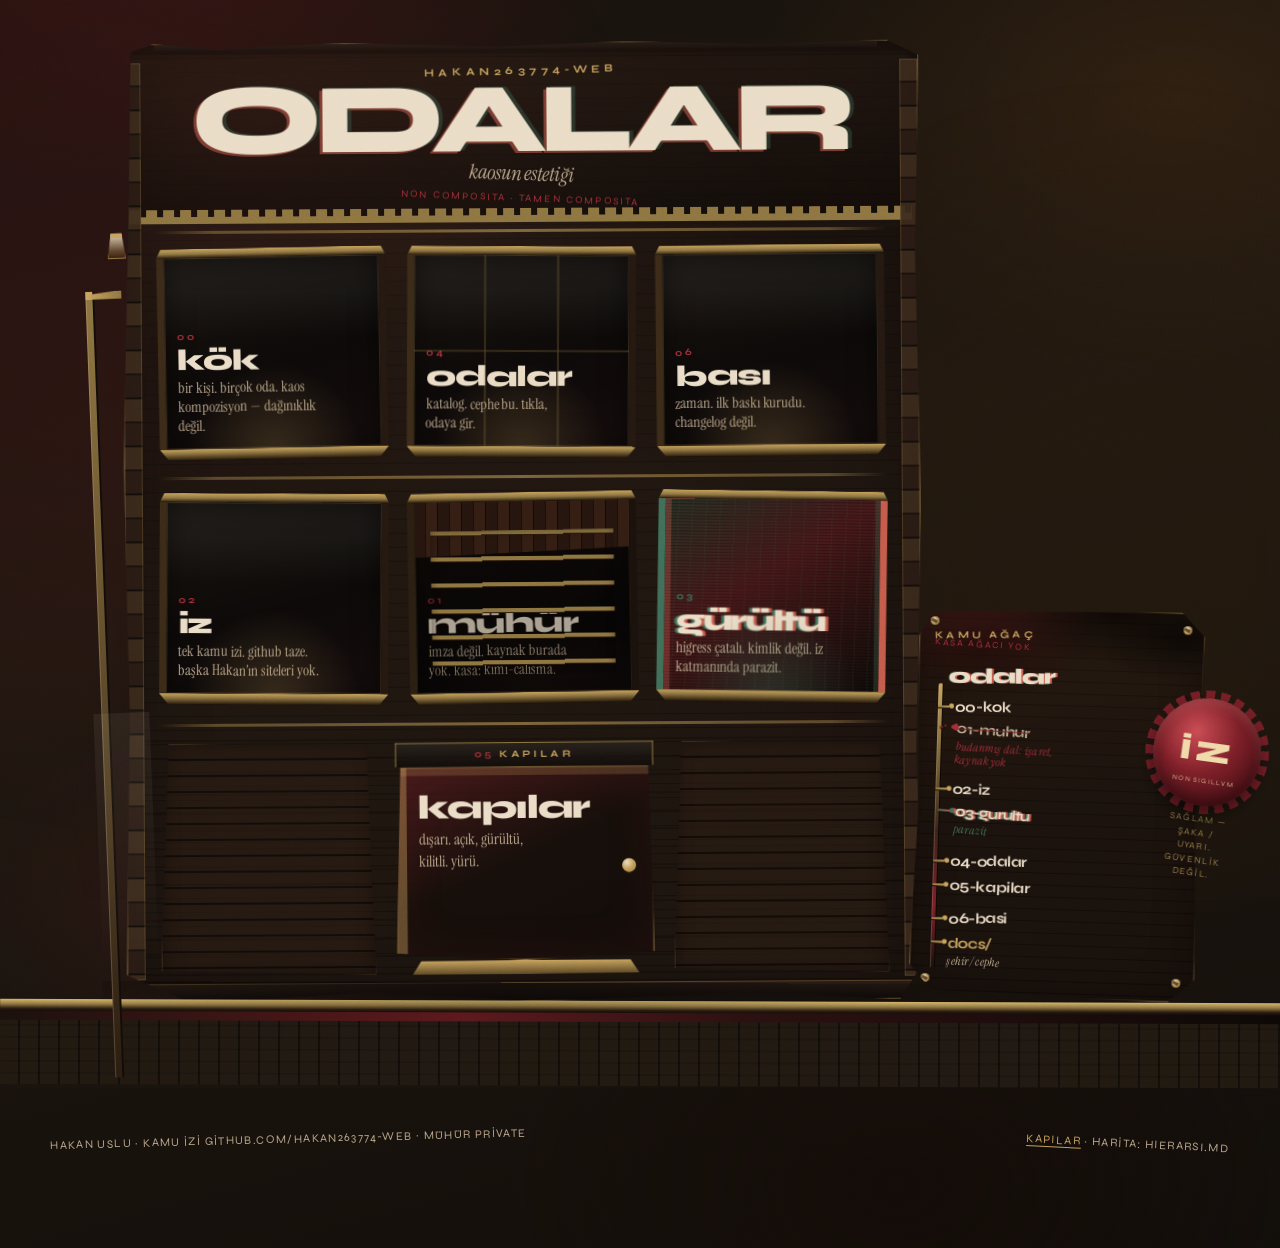
==== commit 2703d8c5: "Restore the public room tree on the street facade." ====
--- a/docs/index.html
+++ b/docs/index.html
@@ -112,14 +112,6 @@
       <div class="plinth" aria-hidden="true"></div>
     </article>
 
-    <div class="pavement" aria-hidden="true">
-      <span class="curb"></span>
-      <span class="gutter"></span>
-      <span class="cobble"></span>
-    </div>
-  </div>
-
-
     <aside class="agac" id="agac" aria-label="kamu odaları ağacı">
       <span class="canopy" aria-hidden="true"></span>
       <span class="screw s1" aria-hidden="true"></span>
@@ -178,6 +170,13 @@
       </nav>
     </aside>
 
+    <div class="pavement" aria-hidden="true">
+      <span class="curb"></span>
+      <span class="gutter"></span>
+      <span class="cobble"></span>
+    </div>
+  </div>
+
   <aside class="seal" aria-label="damga">
     <div class="wax">
       <span class="core">İZ</span>
--- a/docs/styles.css
+++ b/docs/styles.css
@@ -674,6 +674,239 @@
   box-shadow: inset 0 1px 0 rgba(198, 161, 92, 0.25);
 }
 
+/* carved public tree — letterpress plaque, not a <pre> dump.
+   kasa / integrity / hash.go / tree.go do not live here. */
+.agac {
+  position: relative;
+  z-index: 5;
+  align-self: end;
+  margin: 0 0 0.15rem -0.85rem;
+  padding: 1.05rem 0.85rem 1.15rem 0.95rem;
+  color: var(--ivory);
+  background:
+    radial-gradient(ellipse 80% 40% at 20% 0%, rgba(122, 30, 39, 0.28), transparent 55%),
+    repeating-linear-gradient(180deg, rgba(42, 28, 18, 0.35) 0 11px, rgba(16, 10, 8, 0.2) 11px 12px),
+    linear-gradient(168deg, #24180f 0%, #140e0a 48%, #0e0a08 100%);
+  border: 1px solid rgba(198, 161, 92, 0.42);
+  box-shadow:
+    0 18px 36px rgba(0, 0, 0, 0.48),
+    inset 0 0 0 1px rgba(198, 161, 92, 0.12),
+    inset 0 0 40px rgba(8, 4, 2, 0.45);
+  clip-path: polygon(
+    4% 1.5%, 92% 0%, 100% 6%, 98.5% 48%, 100% 94%,
+    91% 100%, 8% 98.5%, 0% 92%, 1.6% 52%, 0% 8%
+  );
+  transform: rotate(1.8deg);
+  overflow: hidden;
+}
+.agac .canopy {
+  position: absolute;
+  left: -18%;
+  right: -22%;
+  top: -16%;
+  height: 38%;
+  pointer-events: none;
+  background:
+    radial-gradient(ellipse 42% 55% at 28% 62%, rgba(122, 30, 39, 0.55), transparent 70%),
+    radial-gradient(ellipse 36% 50% at 62% 48%, rgba(58, 34, 22, 0.7), transparent 68%),
+    radial-gradient(ellipse 30% 40% at 78% 70%, rgba(20, 12, 8, 0.65), transparent 70%);
+  mix-blend-mode: multiply;
+  transform: rotate(-8deg);
+}
+.agac .screw {
+  position: absolute;
+  width: 9px;
+  height: 9px;
+  border-radius: 50%;
+  background:
+    radial-gradient(circle at 35% 30%, #eadcc6, var(--brass) 40%, var(--brass-dim));
+  box-shadow: 0 1px 0 #1a1008, inset 0 0 0 1px rgba(26, 16, 8, 0.35);
+  z-index: 3;
+}
+.agac .screw::after {
+  content: "";
+  position: absolute;
+  inset: 35% 15%;
+  background: #2a1c10;
+  transform: rotate(28deg);
+  opacity: 0.7;
+}
+.agac .s1 { top: 10px; left: 10px; }
+.agac .s2 { top: 12px; right: 12px; }
+.agac .s3 { bottom: 12px; left: 11px; }
+.agac .s4 { bottom: 14px; right: 13px; }
+.agac-kicker {
+  position: relative;
+  z-index: 2;
+  margin: 0;
+  font-family: var(--sans);
+  font-weight: 700;
+  font-size: 0.62rem;
+  letter-spacing: 0.32em;
+  text-transform: uppercase;
+  color: var(--brass);
+  transform: rotate(-2.4deg);
+}
+.agac-note {
+  position: relative;
+  z-index: 2;
+  margin: 0.12rem 0 0.55rem;
+  font-family: var(--sans);
+  font-size: 0.58rem;
+  letter-spacing: 0.18em;
+  text-transform: uppercase;
+  color: var(--ox-hot);
+  transform: rotate(1.6deg);
+}
+.agac .carve {
+  position: relative;
+  z-index: 2;
+  padding: 0.15rem 0 0.2rem 1.05rem;
+}
+.agac .carve::before {
+  content: "";
+  position: absolute;
+  left: 0.28rem;
+  top: 1.35rem;
+  bottom: 0.55rem;
+  width: 4px;
+  background:
+    linear-gradient(180deg, var(--brass) 0%, var(--brass-dim) 18%, #3a2216 52%, var(--ox) 78%, #1a100c 100%);
+  box-shadow: 1px 0 0 rgba(8, 4, 2, 0.7), inset 1px 0 0 rgba(234, 220, 198, 0.18);
+  border-radius: 2px 1px 0 0;
+}
+.root-name {
+  margin: 0 0 0.35rem -0.15rem;
+  font-family: var(--sans);
+  font-weight: 800;
+  font-size: 1.35rem;
+  line-height: 0.9;
+  letter-spacing: -0.05em;
+  text-transform: lowercase;
+  color: var(--ivory);
+  text-shadow: 2px 0 var(--mis-r), -1px 0 var(--mis-c);
+  transform: rotate(-1.1deg);
+}
+.agac .limbs {
+  list-style: none;
+  margin: 0;
+  padding: 0;
+}
+.agac .limb {
+  position: relative;
+  margin: 0;
+  padding: 0.12rem 0 0.12rem 0.15rem;
+}
+.agac .limb::before {
+  content: "";
+  position: absolute;
+  left: -0.78rem;
+  top: 0.72em;
+  width: 0.82rem;
+  height: 2px;
+  background: linear-gradient(90deg, var(--brass-dim), var(--brass));
+  box-shadow: 0 1px 0 #120c08;
+}
+.agac .limb::after {
+  content: "";
+  position: absolute;
+  left: -0.05rem;
+  top: 0.58em;
+  width: 5px;
+  height: 5px;
+  border-radius: 50%;
+  background: var(--brass);
+  box-shadow: 0 1px 0 #120c08;
+}
+.agac .limb a {
+  display: block;
+  color: inherit;
+  text-decoration: none;
+  padding: 0.08rem 0.15rem 0.12rem;
+  line-height: 1.15;
+}
+.agac .limb .nm {
+  font-family: var(--sans);
+  font-weight: 700;
+  font-size: 0.92rem;
+  letter-spacing: -0.03em;
+  color: var(--ivory);
+}
+.agac .limb .scar {
+  display: block;
+  margin-top: 0.08rem;
+  font-family: var(--serif);
+  font-style: italic;
+  font-size: 0.72rem;
+  letter-spacing: 0.01em;
+  color: var(--ivory-dim);
+  max-width: 22ch;
+}
+.agac .limb a:hover,
+.agac .limb a:focus-visible {
+  color: var(--ivory);
+  outline: none;
+}
+.agac .limb a:hover .nm,
+.agac .limb a:focus-visible .nm {
+  text-shadow: 2px 0 var(--mis-r), -2px 0 var(--mis-c);
+  color: var(--brass);
+}
+.agac .l00 { transform: rotate(-1.4deg); }
+.agac .l01 { transform: rotate(1.8deg); margin-left: 0.15rem; }
+.agac .l02 { transform: rotate(-0.6deg); }
+.agac .l03 { transform: rotate(2.4deg); margin-left: 0.2rem; }
+.agac .l04 { transform: rotate(-1.1deg); }
+.agac .l05 { transform: rotate(0.9deg); }
+.agac .l06 { transform: rotate(-1.8deg); }
+.agac .l-docs { transform: rotate(1.2deg); margin-top: 0.12rem; }
+
+.agac .limb.pruned::before {
+  width: 0.42rem;
+  background: repeating-linear-gradient(90deg, var(--ox) 0 3px, transparent 3px 5px);
+  transform: rotate(-18deg);
+  transform-origin: left center;
+}
+.agac .limb.pruned::after {
+  background: var(--ox-hot);
+  clip-path: polygon(0 40%, 70% 0, 100% 50%, 70% 100%, 0 60%);
+  border-radius: 0;
+  width: 8px;
+  height: 8px;
+  top: 0.48em;
+}
+.agac .limb.pruned .nm {
+  color: var(--ivory-dim);
+  text-decoration: line-through;
+  text-decoration-color: var(--ox);
+  text-decoration-thickness: 1px;
+}
+.agac .limb.pruned .scar { color: var(--ox-hot); }
+.agac .limb.pruned a:hover .nm {
+  text-decoration: none;
+  color: var(--ivory);
+}
+
+.agac .limb.parasite::before {
+  background: linear-gradient(90deg, var(--mis-c), var(--mis-r));
+  transform: skewX(-18deg);
+}
+.agac .limb.parasite::after {
+  background: var(--mis-c);
+  box-shadow: 2px 0 0 var(--mis-r);
+}
+.agac .limb.parasite .nm {
+  letter-spacing: -0.06em;
+  text-shadow: 2px 0 var(--mis-r), -2px 0 var(--mis-c);
+}
+.agac .limb.parasite .scar { color: var(--mis-c); }
+
+.agac .limb.last::before {
+  width: 0.82rem;
+  height: 2px;
+}
+.agac .limb.last .nm { color: var(--brass); }
+
 .pavement {
   position: relative;
   z-index: 2;
@@ -1091,7 +1324,7 @@
       "facade"
       "agac"
       "pave";
-    row-gap: 0;
+    row-gap: 0.7rem;
   }
   .lamp { display: none; }
   .facade { transform: rotate(-0.15deg); }
@@ -1145,240 +1378,5 @@
 
 @media (prefers-reduced-motion: reduce) {
   .grain, .seal, .win.glitched { animation: none; }
-  .room, .door, .win, .portal { transition: none; }
-}
-
-   kasa / integrity / hash.go / tree.go do not live here. */
-.agac {
-  position: relative;
-  z-index: 5;
-  align-self: end;
-  margin: 0 0 0.15rem -0.85rem;
-  padding: 1.05rem 0.85rem 1.15rem 0.95rem;
-  color: var(--ivory);
-  background:
-    radial-gradient(ellipse 80% 40% at 20% 0%, rgba(122, 30, 39, 0.28), transparent 55%),
-    repeating-linear-gradient(180deg, rgba(42, 28, 18, 0.35) 0 11px, rgba(16, 10, 8, 0.2) 11px 12px),
-    linear-gradient(168deg, #24180f 0%, #140e0a 48%, #0e0a08 100%);
-  border: 1px solid rgba(198, 161, 92, 0.42);
-  box-shadow:
-    0 18px 36px rgba(0, 0, 0, 0.48),
-    inset 0 0 0 1px rgba(198, 161, 92, 0.12),
-    inset 0 0 40px rgba(8, 4, 2, 0.45);
-  clip-path: polygon(
-    4% 1.5%, 92% 0%, 100% 6%, 98.5% 48%, 100% 94%,
-    91% 100%, 8% 98.5%, 0% 92%, 1.6% 52%, 0% 8%
-  );
-  transform: rotate(1.8deg);
-  overflow: hidden;
-}
-.agac .canopy {
-  position: absolute;
-  left: -18%;
-  right: -22%;
-  top: -16%;
-  height: 38%;
-  pointer-events: none;
-  background:
-    radial-gradient(ellipse 42% 55% at 28% 62%, rgba(122, 30, 39, 0.55), transparent 70%),
-    radial-gradient(ellipse 36% 50% at 62% 48%, rgba(58, 34, 22, 0.7), transparent 68%),
-    radial-gradient(ellipse 30% 40% at 78% 70%, rgba(20, 12, 8, 0.65), transparent 70%);
-  mix-blend-mode: multiply;
-  transform: rotate(-8deg);
-}
-.agac .screw {
-  position: absolute;
-  width: 9px;
-  height: 9px;
-  border-radius: 50%;
-  background:
-    radial-gradient(circle at 35% 30%, #eadcc6, var(--brass) 40%, var(--brass-dim));
-  box-shadow: 0 1px 0 #1a1008, inset 0 0 0 1px rgba(26, 16, 8, 0.35);
-  z-index: 3;
-}
-.agac .screw::after {
-  content: "";
-  position: absolute;
-  inset: 35% 15%;
-  background: #2a1c10;
-  transform: rotate(28deg);
-  opacity: 0.7;
-}
-.agac .s1 { top: 10px; left: 10px; }
-.agac .s2 { top: 12px; right: 12px; }
-.agac .s3 { bottom: 12px; left: 11px; }
-.agac .s4 { bottom: 14px; right: 13px; }
-.agac-kicker {
-  position: relative;
-  z-index: 2;
-  margin: 0;
-  font-family: var(--sans);
-  font-weight: 700;
-  font-size: 0.62rem;
-  letter-spacing: 0.32em;
-  text-transform: uppercase;
-  color: var(--brass);
-  transform: rotate(-2.4deg);
-}
-.agac-note {
-  position: relative;
-  z-index: 2;
-  margin: 0.12rem 0 0.55rem;
-  font-family: var(--sans);
-  font-size: 0.58rem;
-  letter-spacing: 0.18em;
-  text-transform: uppercase;
-  color: var(--ox-hot);
-  transform: rotate(1.6deg);
-}
-.agac .carve {
-  position: relative;
-  z-index: 2;
-  padding: 0.15rem 0 0.2rem 1.05rem;
-}
-.agac .carve::before {
-  content: "";
-  position: absolute;
-  left: 0.28rem;
-  top: 1.35rem;
-  bottom: 0.55rem;
-  width: 4px;
-  background:
-    linear-gradient(180deg, var(--brass) 0%, var(--brass-dim) 18%, #3a2216 52%, var(--ox) 78%, #1a100c 100%);
-  box-shadow: 1px 0 0 rgba(8, 4, 2, 0.7), inset 1px 0 0 rgba(234, 220, 198, 0.18);
-  border-radius: 2px 1px 0 0;
-}
-.root-name {
-  margin: 0 0 0.35rem -0.15rem;
-  font-family: var(--sans);
-  font-weight: 800;
-  font-size: 1.35rem;
-  line-height: 0.9;
-  letter-spacing: -0.05em;
-  text-transform: lowercase;
-  color: var(--ivory);
-  text-shadow: 2px 0 var(--mis-r), -1px 0 var(--mis-c);
-  transform: rotate(-1.1deg);
-}
-.agac .limbs {
-  list-style: none;
-  margin: 0;
-  padding: 0;
-}
-.agac .limb {
-  position: relative;
-  margin: 0;
-  padding: 0.12rem 0 0.12rem 0.15rem;
-}
-.agac .limb::before {
-  content: "";
-  position: absolute;
-  left: -0.78rem;
-  top: 0.72em;
-  width: 0.82rem;
-  height: 2px;
-  background: linear-gradient(90deg, var(--brass-dim), var(--brass));
-  box-shadow: 0 1px 0 #120c08;
-}
-.agac .limb::after {
-  content: "";
-  position: absolute;
-  left: -0.05rem;
-  top: 0.58em;
-  width: 5px;
-  height: 5px;
-  border-radius: 50%;
-  background: var(--brass);
-  box-shadow: 0 1px 0 #120c08;
-}
-.agac .limb a {
-  display: block;
-  color: inherit;
-  text-decoration: none;
-  padding: 0.08rem 0.15rem 0.12rem;
-  line-height: 1.15;
-}
-.agac .limb .nm {
-  font-family: var(--sans);
-  font-weight: 700;
-  font-size: 0.92rem;
-  letter-spacing: -0.03em;
-  color: var(--ivory);
-}
-.agac .limb .scar {
-  display: block;
-  margin-top: 0.08rem;
-  font-family: var(--serif);
-  font-style: italic;
-  font-size: 0.72rem;
-  letter-spacing: 0.01em;
-  color: var(--ivory-dim);
-  max-width: 22ch;
-}
-.agac .limb a:hover,
-.agac .limb a:focus-visible {
-  color: var(--ivory);
-  outline: none;
-}
-.agac .limb a:hover .nm,
-.agac .limb a:focus-visible .nm {
-  text-shadow: 2px 0 var(--mis-r), -2px 0 var(--mis-c);
-  color: var(--brass);
-}
-.agac .l00 { transform: rotate(-1.4deg); }
-.agac .l01 { transform: rotate(1.8deg); margin-left: 0.15rem; }
-.agac .l02 { transform: rotate(-0.6deg); }
-.agac .l03 { transform: rotate(2.4deg); margin-left: 0.2rem; }
-.agac .l04 { transform: rotate(-1.1deg); }
-.agac .l05 { transform: rotate(0.9deg); }
-.agac .l06 { transform: rotate(-1.8deg); }
-.agac .l-docs { transform: rotate(1.2deg); margin-top: 0.12rem; }
-
-.agac .limb.pruned::before {
-  width: 0.42rem;
-  background: repeating-linear-gradient(90deg, var(--ox) 0 3px, transparent 3px 5px);
-  transform: rotate(-18deg);
-  transform-origin: left center;
-}
-.agac .limb.pruned::after {
-  background: var(--ox-hot);
-  clip-path: polygon(0 40%, 70% 0, 100% 50%, 70% 100%, 0 60%);
-  border-radius: 0;
-  width: 8px;
-  height: 8px;
-  top: 0.48em;
-}
-.agac .limb.pruned .nm {
-  color: var(--ivory-dim);
-  text-decoration: line-through;
-  text-decoration-color: var(--ox);
-  text-decoration-thickness: 1px;
-}
-.agac .limb.pruned .scar { color: var(--ox-hot); }
-.agac .limb.pruned a:hover .nm {
-  text-decoration: none;
-  color: var(--ivory);
-}
-
-.agac .limb.parasite::before {
-  background: linear-gradient(90deg, var(--mis-c), var(--mis-r));
-  transform: skewX(-18deg);
-}
-.agac .limb.parasite::after {
-  background: var(--mis-c);
-  box-shadow: 2px 0 0 var(--mis-r);
-}
-.agac .limb.parasite .nm {
-  letter-spacing: -0.06em;
-  text-shadow: 2px 0 var(--mis-r), -2px 0 var(--mis-c);
-}
-.agac .limb.parasite .scar { color: var(--mis-c); }
-
-.agac .limb.last::before {
-  width: 0.82rem;
-  height: 2px;
-}
-.agac .limb.last .nm { color: var(--brass); }
-
-.pavement {
-  position: relative;
+  .room, .door, .win, .portal, .agac .limb { transition: none; }
+}
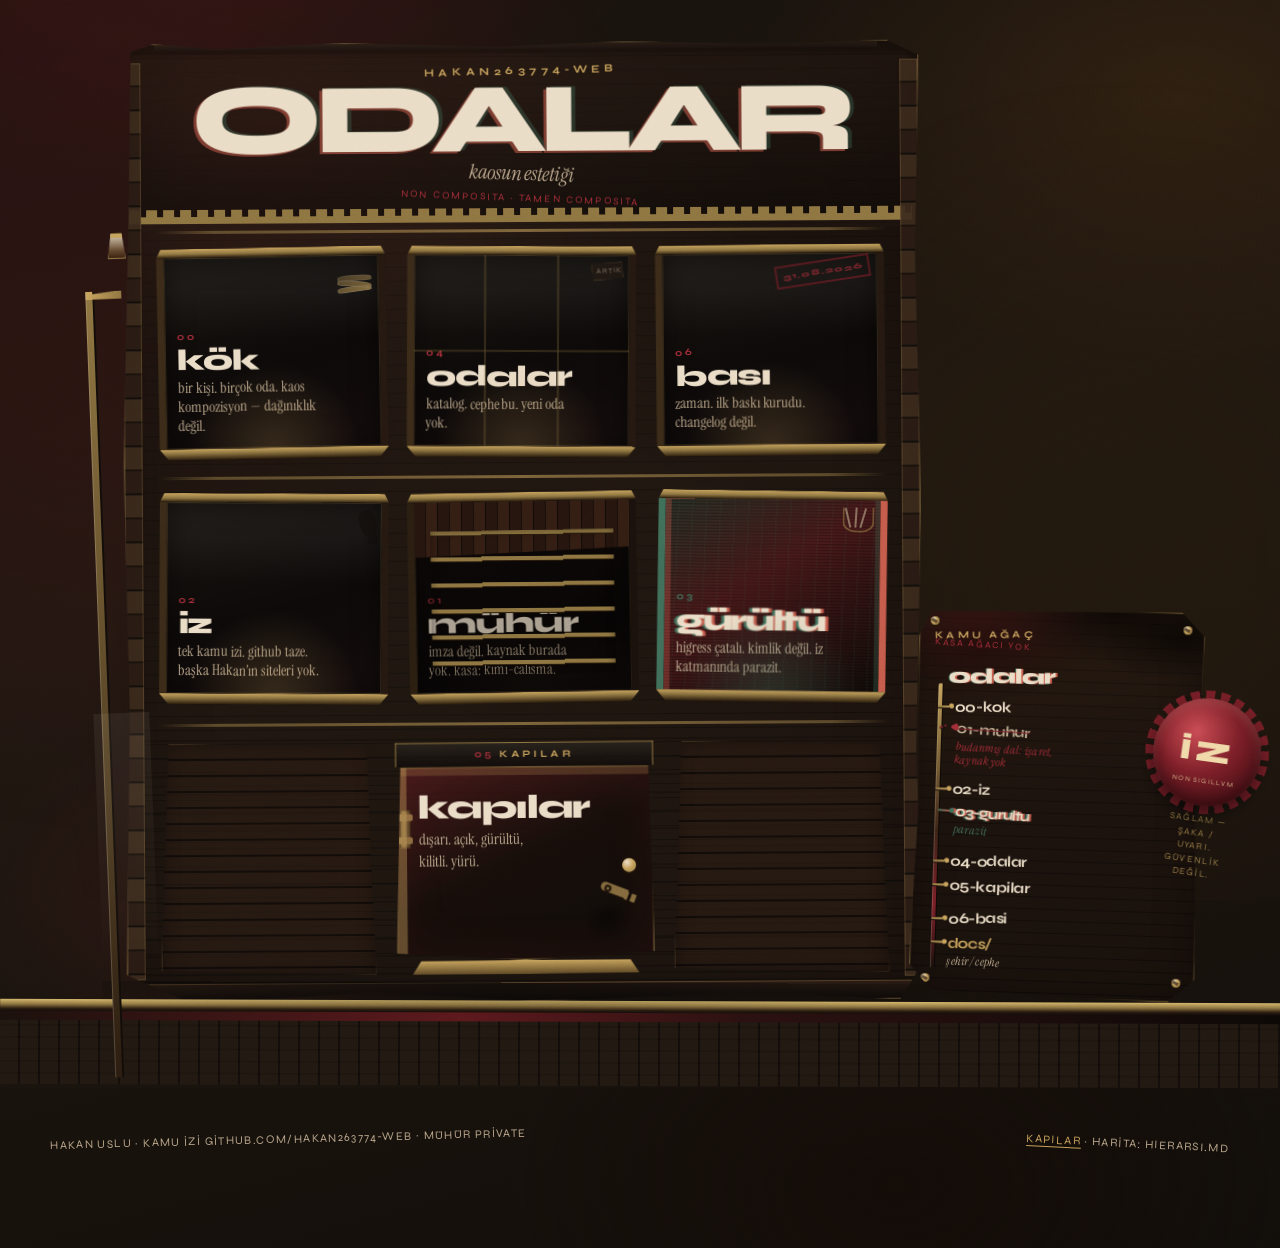
==== commit 511e3838: "Cephe: sokak unsurları (ağaç korunur). Yeni oda yok." ====
--- a/docs/index.html
+++ b/docs/index.html
@@ -40,6 +40,7 @@
             <span class="no">00</span>
             <h2>kök</h2>
             <p>bir kişi. birçok oda. kaos kompozisyon — dağınıklık değil.</p>
+            <span class="unsur plates" aria-hidden="true"><i></i><i></i><i></i></span>
           </span>
           <span class="sill" aria-hidden="true"></span>
         </a>
@@ -48,7 +49,8 @@
           <span class="glass">
             <span class="no">04</span>
             <h2>odalar</h2>
-            <p>katalog. cephe bu. tıkla, odaya gir.</p>
+            <p>katalog. cephe bu. yeni oda yok.</p>
+            <span class="unsur scrap press-scrap">artık</span>
           </span>
           <span class="sill" aria-hidden="true"></span>
         </a>
@@ -58,6 +60,7 @@
             <span class="no">06</span>
             <h2>bası</h2>
             <p>zaman. ilk baskı kurudu. changelog değil.</p>
+            <span class="unsur datestamp">31.08.2026</span>
           </span>
           <span class="sill" aria-hidden="true"></span>
         </a>
@@ -70,6 +73,7 @@
             <span class="no">02</span>
             <h2>iz</h2>
             <p>tek kamu izi. github taze. başka Hakan’ın siteleri yok.</p>
+            <span class="unsur footprint" aria-hidden="true"></span>
           </span>
           <span class="sill" aria-hidden="true"></span>
         </a>
@@ -81,6 +85,7 @@
             <span class="no">01</span>
             <h2>mühür</h2>
             <p>imza değil. kaynak burada yok. kasa: kimi-calisma.</p>
+            <span class="unsur empty-wax" aria-hidden="true"></span>
           </span>
           <span class="sill" aria-hidden="true"></span>
         </a>
@@ -90,6 +95,7 @@
             <span class="no">03</span>
             <h2>gürültü</h2>
             <p>higress çatalı. kimlik değil. iz katmanında parazit.</p>
+            <span class="unsur bucket" aria-hidden="true"><i></i><i></i><i></i></span>
           </span>
           <span class="sill" aria-hidden="true"></span>
         </a>
@@ -103,6 +109,9 @@
             <span class="knob" aria-hidden="true"></span>
             <h2>kapılar</h2>
             <p>dışarı. açık, gürültü, kilitli. yürü.</p>
+            <span class="unsur hinge" aria-hidden="true"></span>
+            <span class="unsur soot" aria-hidden="true"></span>
+            <span class="unsur key-miss" aria-hidden="true"></span>
           </span>
           <span class="step" aria-hidden="true"></span>
         </a>
--- a/docs/styles.css
+++ b/docs/styles.css
@@ -1195,6 +1195,20 @@
 }
 .sheet ul { margin: 0; padding: 0; list-style: none; }
 .sheet li { margin: 0.4rem 0; border-top: 1px solid var(--rule); padding-top: 0.4rem; }
+.sheet .unsur-field {
+  grid-column: 2 / 9;
+  grid-row: 2;
+  position: relative;
+  min-height: 4.6rem;
+  margin: 0.2rem 0 1.4rem;
+  transform: rotate(-1.4deg);
+}
+s {
+  text-decoration: line-through;
+  text-decoration-color: var(--ox-hot);
+  text-decoration-thickness: 2px;
+  color: var(--ivory-dim);
+}
 
 .back {
   font-family: var(--sans);
@@ -1371,6 +1385,7 @@
   .d9 { transform: rotate(-2.8deg) skewX(-1deg); margin-left: 9%; width: 91%; }
   .sheet .body, .sheet .aside { grid-column: 1 / -1; transform: none; }
   .sheet .aside { margin-top: 1.4rem; }
+  .sheet .unsur-field { grid-column: 1 / -1; }
   .seal { right: 0.5rem; bottom: 0.5rem; transform: scale(0.86) rotate(8deg); }
   .colophon { padding-bottom: 7.5rem; }
   .colophon p, .colophon .off { grid-column: 1 / -1; text-align: left; }
@@ -1380,3 +1395,260 @@
   .grain, .seal, .win.glitched { animation: none; }
   .room, .door, .win, .portal, .agac .limb { transition: none; }
 }
+
+/* unsurlar — oda içi nesne; cephe .facade/.agac/.street-scene dokunulmaz */
+.unsur {
+  position: absolute;
+  pointer-events: none;
+}
+.scrap {
+  display: inline-block;
+  margin: 0.6rem 0 0.2rem 8%;
+  padding: 0.38rem 0.6rem 0.42rem;
+  font-family: var(--sans);
+  font-size: 0.62rem;
+  letter-spacing: 0.14em;
+  text-transform: uppercase;
+  color: var(--ivory-dim);
+  background: rgba(38, 28, 20, 0.92);
+  border: 1px solid var(--rule);
+  transform: rotate(-3.2deg);
+  clip-path: polygon(2% 8%, 97% 0, 100% 86%, 7% 100%, 0 22%);
+}
+.plates {
+  right: 0.4rem;
+  bottom: 0.55rem;
+  width: 2.15rem;
+  height: 1.9rem;
+}
+.plates i {
+  position: absolute;
+  left: 0;
+  right: 0;
+  height: 0.38rem;
+  background: linear-gradient(90deg, var(--brass-dim), var(--brass));
+  border: 1px solid rgba(234, 220, 198, 0.28);
+  border-radius: 40% 40% 18% 18%;
+}
+.plates i:nth-child(1) { bottom: 0; transform: rotate(-7deg); }
+.plates i:nth-child(2) { bottom: 0.34rem; transform: rotate(5deg); opacity: 0.85; }
+.plates i:nth-child(3) { bottom: 0.68rem; transform: rotate(-3deg); opacity: 0.68; }
+.empty-wax {
+  right: 0.35rem;
+  bottom: 0.5rem;
+  width: 2.5rem;
+  height: 2.05rem;
+  background:
+    radial-gradient(circle at 42% 38%, rgba(122, 30, 39, 0.14) 0 28%, rgba(74, 16, 22, 0.08) 52%, transparent 74%);
+  border-radius: 58% 42% 62% 38%;
+  box-shadow: inset 0 0 0 1px rgba(122, 30, 39, 0.42);
+}
+.drawer {
+  left: 0.2rem;
+  bottom: 0.4rem;
+  width: 3.6rem;
+  height: 1.35rem;
+  background: linear-gradient(180deg, #3a2a1c, #1a120c);
+  border: 1px solid var(--brass-dim);
+  box-shadow: inset 0 -6px 8px rgba(0,0,0,0.35);
+}
+.drawer::after {
+  content: "";
+  position: absolute;
+  left: 50%;
+  top: 50%;
+  width: 8px;
+  height: 8px;
+  border: 1px solid var(--brass);
+  border-radius: 1px;
+  transform: translate(-50%, -50%);
+}
+.footprint {
+  right: 0.55rem;
+  bottom: 0.7rem;
+  width: 16px;
+  height: 26px;
+  background: rgba(18, 12, 9, 0.72);
+  border-radius: 42% 42% 36% 36%;
+  transform: rotate(-18deg);
+  opacity: 0.72;
+}
+.footprint::before {
+  content: "";
+  position: absolute;
+  bottom: -9px;
+  left: 2px;
+  width: 12px;
+  height: 9px;
+  background: rgba(18, 12, 9, 0.68);
+  border-radius: 50%;
+}
+.bucket {
+  right: 0.45rem;
+  bottom: 0.5rem;
+  width: 2rem;
+  height: 1.55rem;
+  border: 2px solid var(--brass-dim);
+  border-top: 0;
+  border-radius: 0 0 42% 42%;
+}
+.bucket i {
+  position: absolute;
+  bottom: 3px;
+  width: 2px;
+  height: 1.25rem;
+  background: var(--ivory-dim);
+  transform-origin: bottom;
+}
+.bucket i:nth-child(1) { left: 5px; transform: rotate(-14deg); }
+.bucket i:nth-child(2) { left: 10px; transform: rotate(3deg); }
+.bucket i:nth-child(3) { left: 15px; transform: rotate(16deg); }
+.hinge {
+  left: 0.15rem;
+  top: 28%;
+  width: 11px;
+  height: 38px;
+  background: linear-gradient(90deg, var(--brass-dim), var(--brass) 40%, #5a4a28);
+  box-shadow: inset 0 0 0 1px rgba(0,0,0,0.35);
+}
+.hinge::before,
+.hinge::after {
+  content: "";
+  position: absolute;
+  left: -2px;
+  width: 15px;
+  height: 7px;
+  background: var(--brass);
+  border-radius: 2px;
+}
+.hinge::before { top: 4px; }
+.hinge::after { bottom: 4px; }
+.soot {
+  right: -6%;
+  bottom: 8%;
+  width: 4.2rem;
+  height: 2.8rem;
+  background: radial-gradient(circle at 40% 40%, rgba(8, 6, 5, 0.78), transparent 70%);
+  filter: blur(2px);
+  mix-blend-mode: multiply;
+}
+.key-miss {
+  position: absolute;
+  right: 8%;
+  top: 58%;
+  width: 42px;
+  height: 12px;
+  background: var(--brass);
+  border-radius: 8px 2px 2px 8px;
+  transform: rotate(21deg);
+  filter: drop-shadow(1px 2px 0 #1a1008);
+  opacity: 0.78;
+  z-index: 8;
+}
+.key-miss::before {
+  content: "";
+  position: absolute;
+  left: 4px;
+  top: 2px;
+  width: 7px;
+  height: 7px;
+  border: 2px solid #1a1008;
+  border-radius: 50%;
+}
+.key-miss::after {
+  content: "";
+  position: absolute;
+  right: -9px;
+  top: 2px;
+  width: 11px;
+  height: 8px;
+  background:
+    linear-gradient(90deg, var(--brass) 0 3px, transparent 3px 6px, var(--brass) 6px 9px);
+}
+.datestamp {
+  right: 0.3rem;
+  bottom: 0.55rem;
+  left: auto;
+  font-family: var(--sans);
+  font-weight: 800;
+  font-size: 0.5rem;
+  letter-spacing: 0.14em;
+  color: var(--ox-hot);
+  border: 2px solid var(--ox);
+  padding: 0.22rem 0.32rem;
+  transform: rotate(-8deg);
+  opacity: 0.84;
+  display: inline-block;
+  pointer-events: none;
+}
+.ink-dry {
+  left: 1.2rem;
+  bottom: 0.2rem;
+  width: 3.1rem;
+  height: 2.2rem;
+  background:
+    radial-gradient(circle at 50% 50%, rgba(20, 12, 10, 0.88) 0 28%, rgba(20, 12, 10, 0.38) 46%, transparent 70%),
+    radial-gradient(circle at 64% 38%, rgba(20, 12, 10, 0.5), transparent 42%);
+  transform: rotate(-12deg);
+}
+.hall-hinge { left: -0.2rem; top: 12%; z-index: 8; }
+.hall-soot { right: 4%; top: 36%; z-index: 1; }
+.unsur-field .empty-wax { left: 0; right: auto; bottom: 0.2rem; }
+.unsur-field .drawer { left: 3.4rem; bottom: 0.35rem; }
+.unsur-field .footprint { left: 0.4rem; right: auto; bottom: 0.4rem; }
+.unsur-field .bucket { left: 0.2rem; right: auto; bottom: 0.2rem; }
+.unsur-field .datestamp { left: 0; right: auto; bottom: 0.6rem; position: absolute; }
+.unsur-field .ink-dry { left: 6.4rem; }
+
+/* small marks in existing facade windows — do not replace street layout */
+.facade .win .unsur,
+.facade .portal .unsur {
+  z-index: 2;
+  opacity: 0.62;
+}
+.facade .win .plates,
+.facade .win .empty-wax,
+.facade .win .footprint,
+.facade .win .bucket,
+.facade .win .datestamp,
+.facade .win .press-scrap {
+  right: 0.42rem;
+  top: 0.42rem;
+  bottom: auto;
+  left: auto;
+  margin: 0;
+}
+.facade .win .press-scrap {
+  position: absolute;
+  max-width: 8ch;
+  font-size: 0.46rem;
+  padding: 0.18rem 0.28rem;
+}
+.facade .portal .hinge { left: 0.2rem; top: 22%; }
+
+.win .scrap,
+.win .press-scrap,
+.room .scrap,
+.room .press-scrap {
+  position: absolute;
+  right: 0.35rem;
+  bottom: 0.45rem;
+  left: auto;
+  margin: 0;
+  max-width: 11ch;
+  font-size: 0.5rem;
+  z-index: 3;
+}
+.facade .portal .key-miss {
+  right: 1.55rem;
+  top: 62%;
+  width: 28px;
+  height: 9px;
+  z-index: 6;
+}
+.facade .portal .soot {
+  right: 6%;
+  bottom: 10%;
+  width: 3.2rem;
+  height: 2.1rem;
+}
